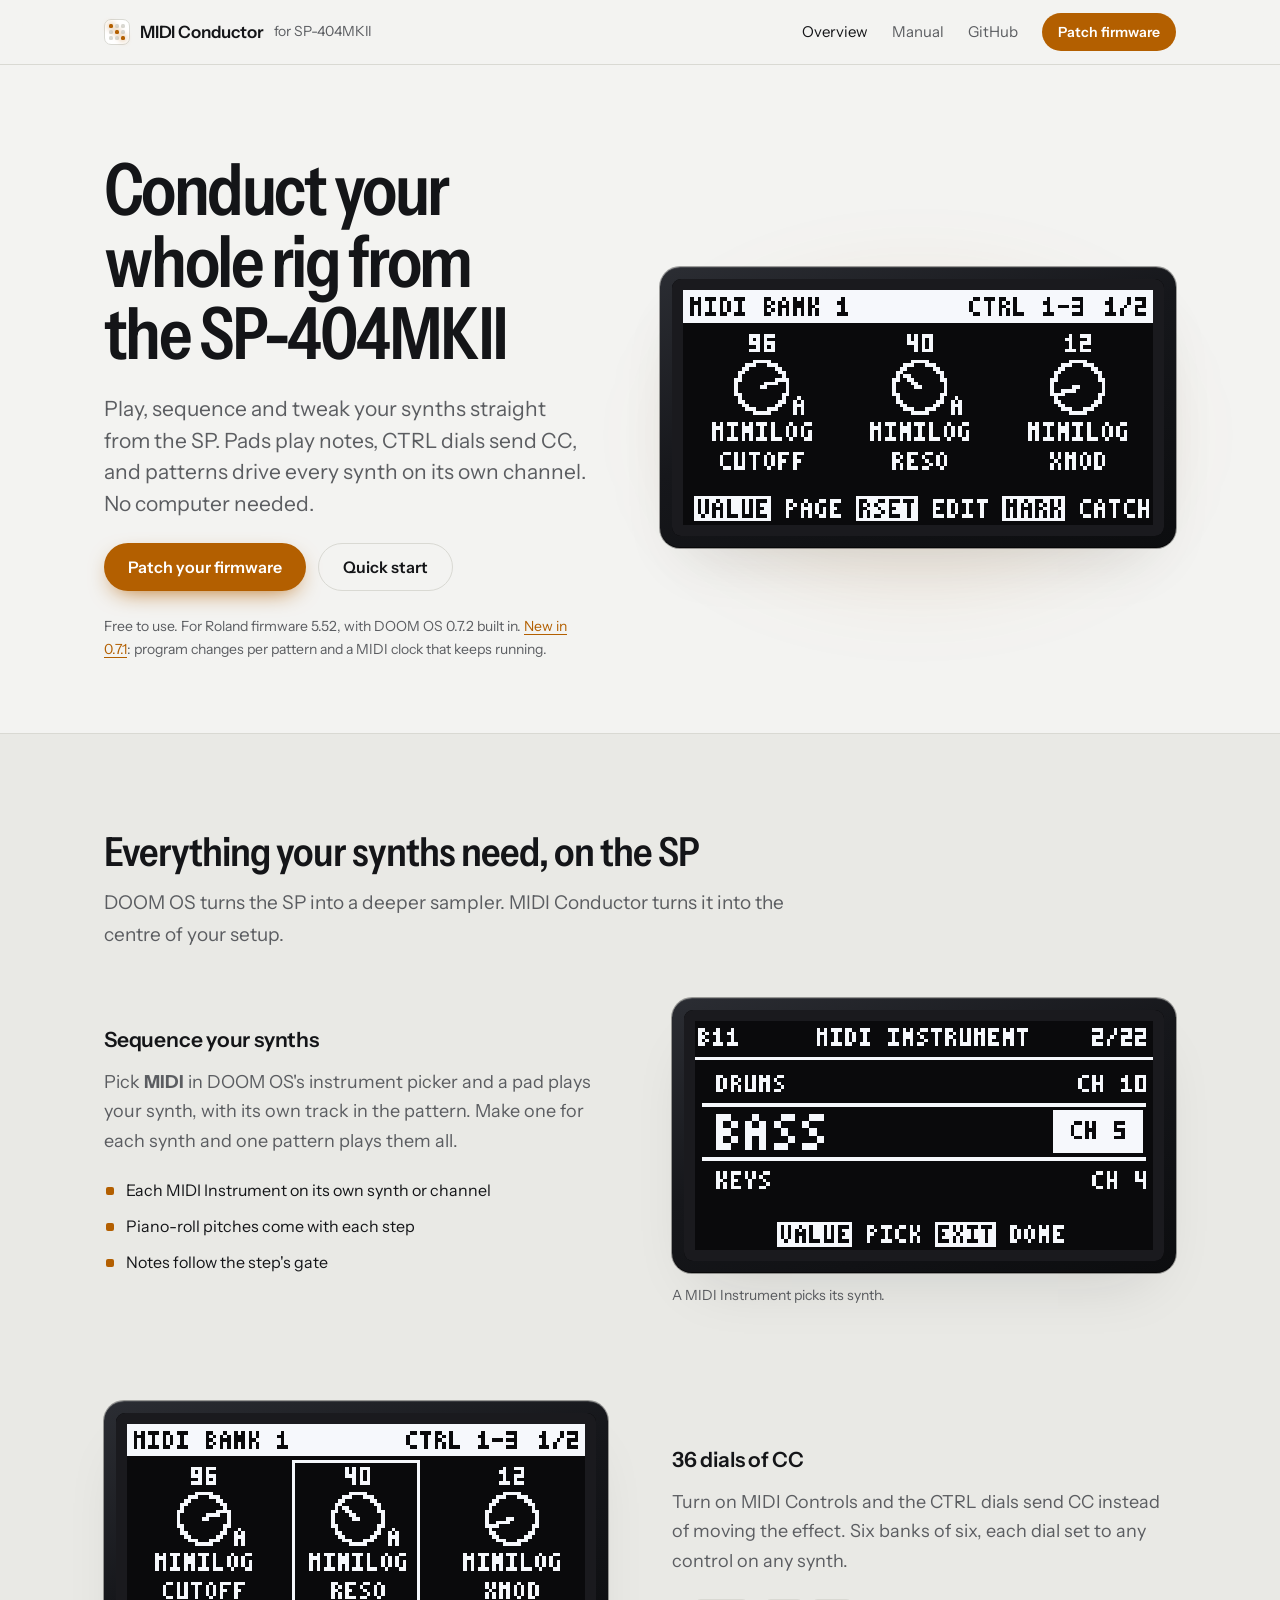
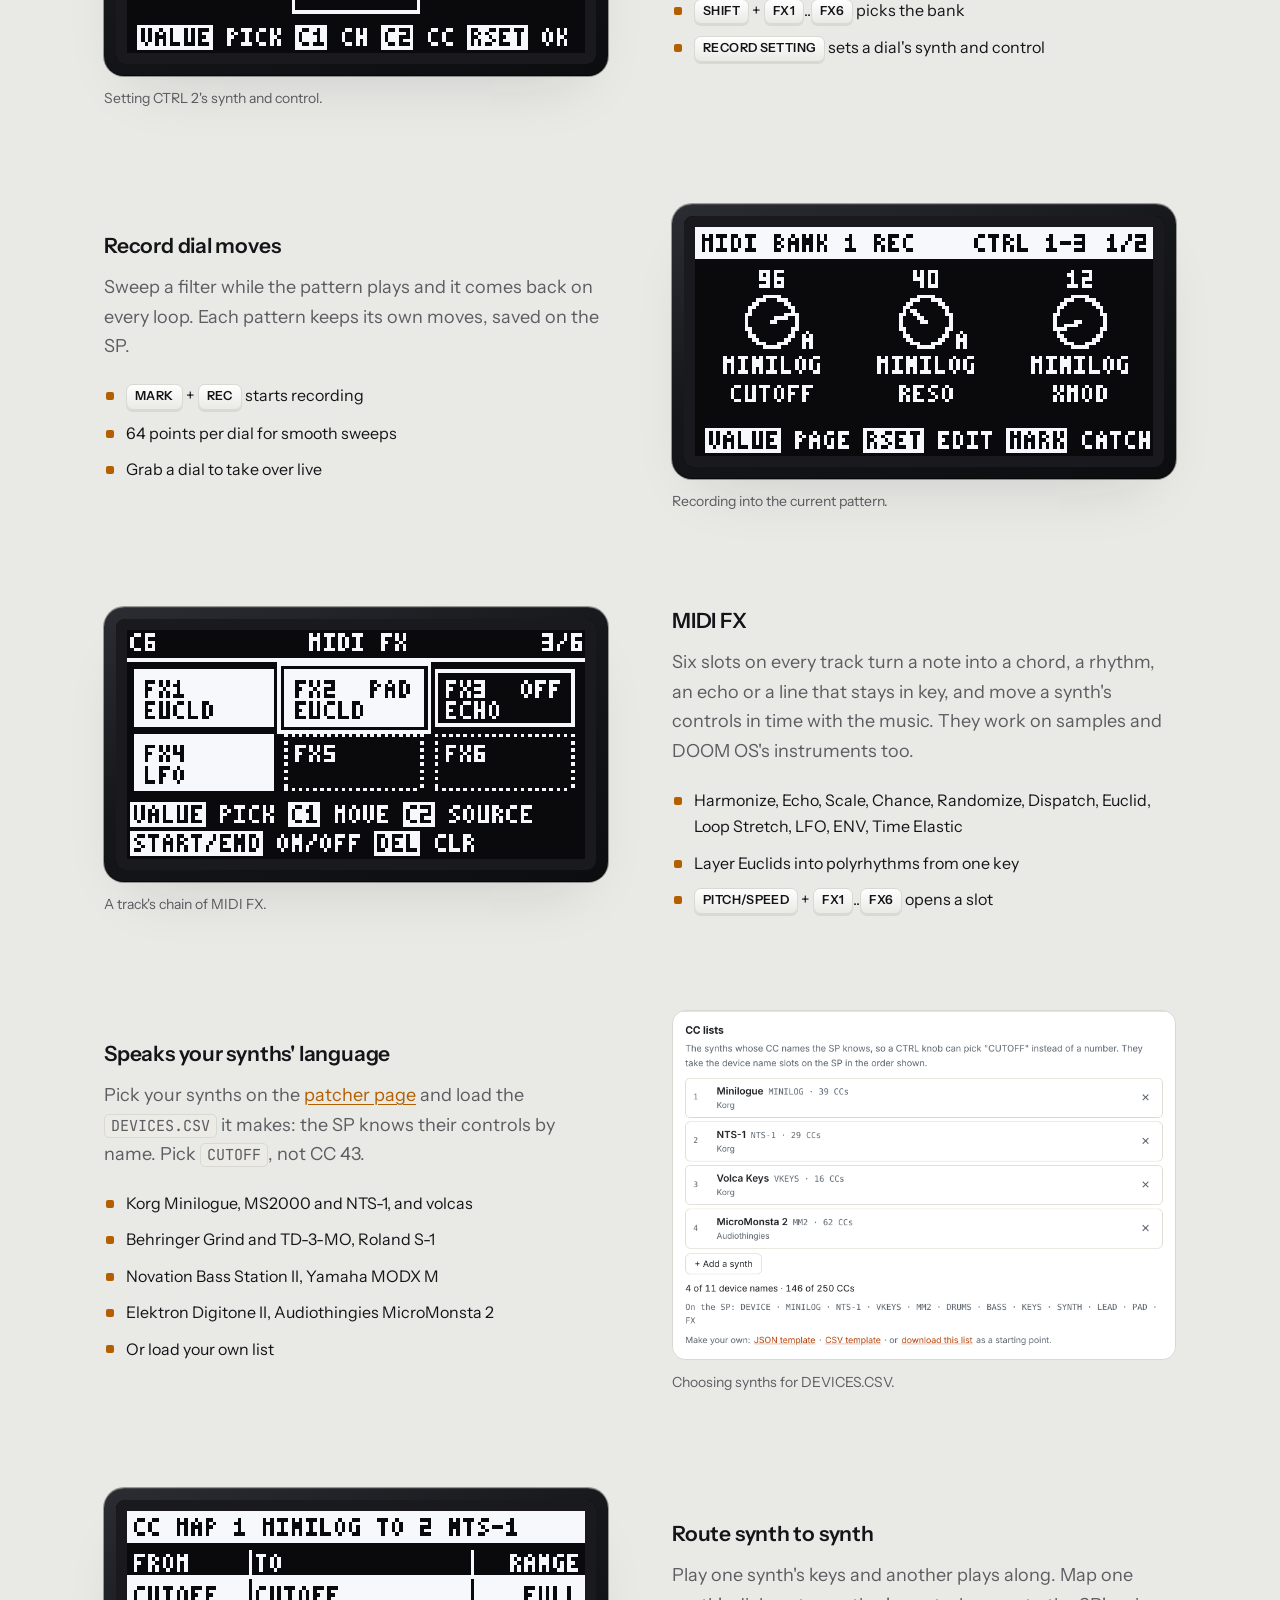
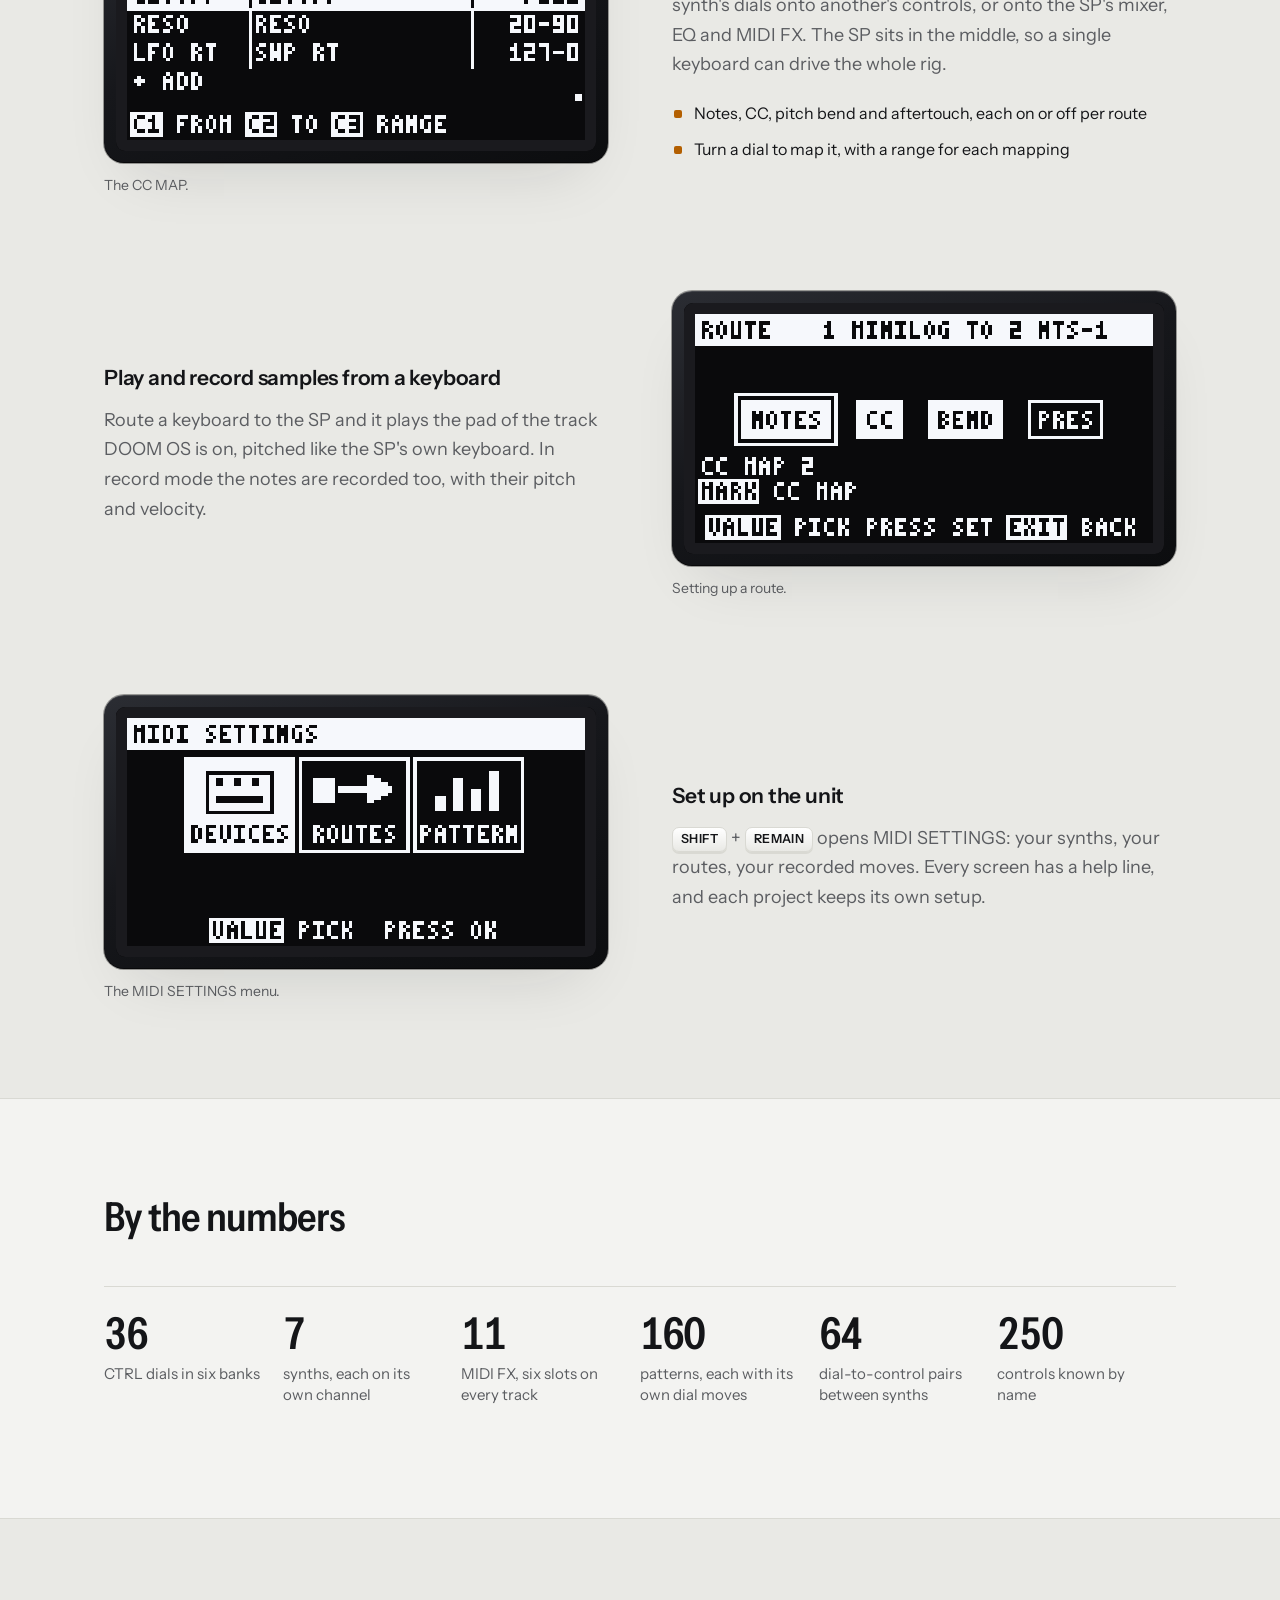
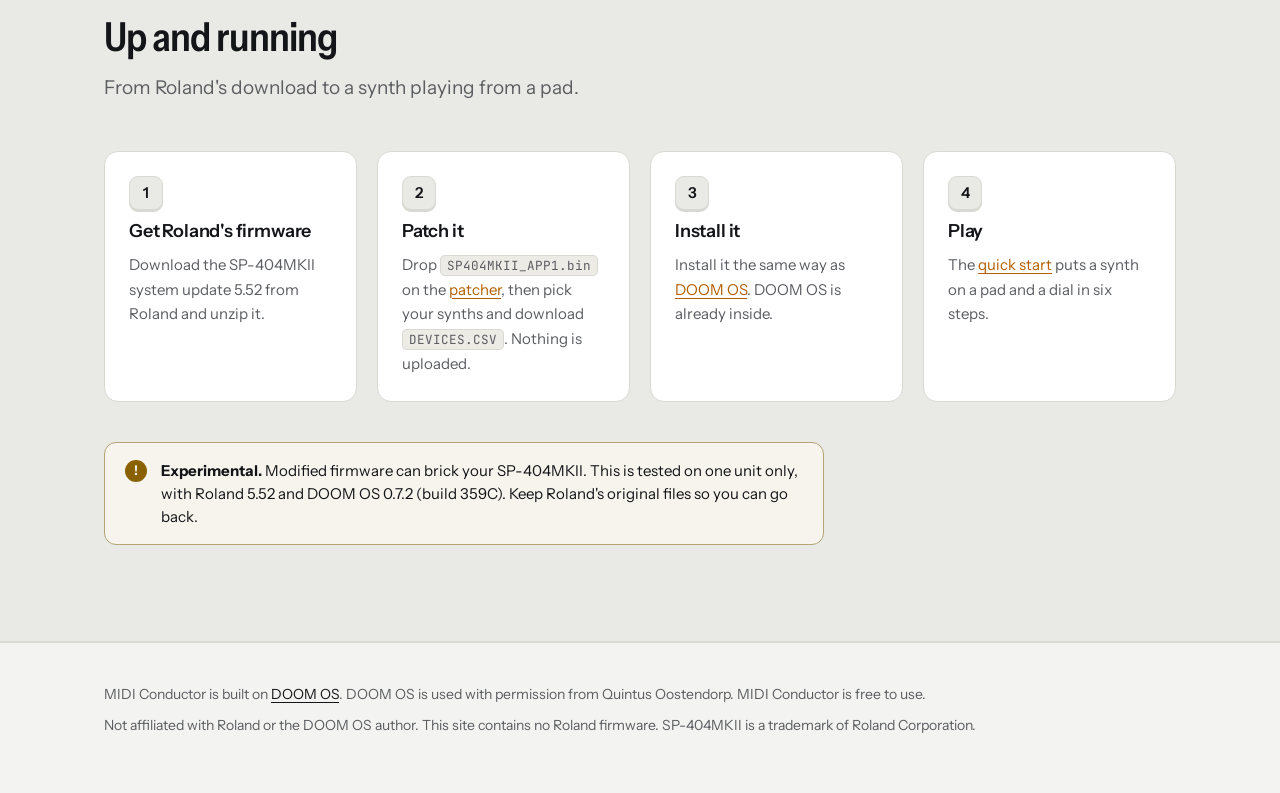
==== index.html @ 2b56a0a0 "MIDI Conductor 0.7.1: program changes per pattern, MIDI CLOCK setting with gear start/stop keys, rou" ====
<!doctype html>
<html lang="en"><head><meta charset="utf-8">
<meta name="viewport" content="width=device-width,initial-scale=1,viewport-fit=cover">
<title>MIDI Conductor</title>
<link rel="icon" href="favicon.svg" type="image/svg+xml"><link rel="icon" href="favicon-32.png" sizes="32x32" type="image/png"><link rel="apple-touch-icon" href="apple-touch-icon.png"><meta name="description" content="Play, sequence and tweak your synths from the SP-404MKII. An add-on for DOOM OS.">
<link rel="preconnect" href="https://fonts.googleapis.com"><link rel="preconnect" href="https://fonts.gstatic.com" crossorigin>
<link rel="stylesheet" href="https://fonts.googleapis.com/css2?family=Instrument+Sans:wdth,wght@75..100,400..700&family=JetBrains+Mono:wght@400;500&display=swap">
<link rel="stylesheet" href="site.css?v=a4b7d38d">
</head><body>
<header class="top"><div class="wrap">
<a class="brand" href="index.html"><span class="mark" aria-hidden="true"><i class="on"></i><i></i><i></i><i></i><i class="on"></i><i></i><i></i><i></i><i class="on"></i></span>MIDI Conductor <small>for SP-404MKII</small></a>
<nav class="links" aria-label="Site"><a href="index.html" aria-current="page">Overview</a><a href="manual.html">Manual</a><a href="https://github.com/danielmcc123/doom-os-midi-conductor">GitHub</a><a class="btn small" href="patcher.html">Patch firmware</a></nav>
</div></header>

<main>
<div class="wrap hero">
<div class="intro">
<h1>Conduct your whole rig from the SP-404MKII</h1>
<p class="lead">Play, sequence and tweak your synths straight from the SP. Pads play notes, CTRL dials send CC, and patterns drive every synth on its own channel. No computer needed.</p>
<div class="row"><a class="cta" href="patcher.html">Patch your firmware</a><a class="cta alt" href="manual.html#quick">Quick start</a></div>
<p class="fine">Free to use. For Roland firmware 5.52, with DOOM OS 0.7.2 built in. <a href="changelog.html">New in 0.7.1</a>: program changes per pattern and a MIDI clock that keeps running.</p>
</div>
<figure class="screen glow"><img src="images/midi-page-1.png" width="804" height="420" alt="The SP's MIDI page: CTRL 1 to 3 with their values, the synth each one plays and the control it moves, by name"></figure>
</div>

<section class="band"><div class="wrap">
<div class="head"><h2>Everything your synths need, on the SP</h2><p>DOOM OS turns the SP into a deeper sampler. MIDI Conductor turns it into the centre of your setup.</p></div>
<div class="tour">

<div class="feature">
<div class="text"><h3>Sequence your synths</h3>
<p>Pick <b>MIDI</b> in DOOM OS's instrument picker and a pad plays your synth, with its own track in the pattern. Make one for each synth and one pattern plays them all.</p>
<ul><li>Each MIDI Instrument on its own synth or channel</li><li>Piano-roll pitches come with each step</li><li>Notes follow the step's gate</li></ul></div>
<figure><div class="screen"><img src="images/inst-page.png" width="804" height="420" alt="The MIDI INSTRUMENT page: the pad's synth picked from the list of devices" loading="lazy"></div><figcaption>A MIDI Instrument picks its synth.</figcaption></figure>
</div>

<div class="feature flip">
<div class="text"><h3>36 dials of CC</h3>
<p>Turn on MIDI Controls and the CTRL dials send CC instead of moving the effect. Six banks of six, each dial set to any control on any synth.</p>
<ul><li><kbd>SHIFT</kbd> + <kbd>FX1</kbd>..<kbd>FX6</kbd> picks the bank</li><li><kbd>RECORD SETTING</kbd> sets a dial's synth and control</li></ul></div>
<figure><div class="screen"><img src="images/midi-edit.png" width="804" height="420" alt="Edit mode on the MIDI page with CTRL 2 selected" loading="lazy"></div><figcaption>Setting CTRL 2's synth and control.</figcaption></figure>
</div>

<div class="feature">
<div class="text"><h3>Record dial moves</h3>
<p>Sweep a filter while the pattern plays and it comes back on every loop. Each pattern keeps its own moves, saved on the SP.</p>
<ul><li><kbd>MARK</kbd> + <kbd>REC</kbd> starts recording</li><li>64 points per dial for smooth sweeps</li><li>Grab a dial to take over live</li></ul></div>
<figure><div class="screen"><img src="images/midi-rec.png" width="804" height="420" alt="The MIDI page with REC in the title bar" loading="lazy"></div><figcaption>Recording into the current pattern.</figcaption></figure>
</div>

<div class="feature flip">
<div class="text"><h3>MIDI FX</h3>
<p>Six slots on every track turn a note into a chord, a rhythm, an echo or a line that stays in key, and move a synth's controls in time with the music. They work on samples and DOOM OS's instruments too.</p>
<ul><li>Harmonize, Echo, Scale, Chance, Randomize, Dispatch, Euclid, Loop Stretch, LFO, ENV, Time Elastic</li><li>Layer Euclids into polyrhythms from one key</li><li><kbd>PITCH/SPEED</kbd> + <kbd>FX1</kbd>..<kbd>FX6</kbd> opens a slot</li></ul></div>
<figure><div class="screen"><img src="images/fx-chain-page.png" width="804" height="420" alt="The CHAIN page: two Euclids, an Echo switched off and an LFO in the six slots" loading="lazy"></div><figcaption>A track's chain of MIDI FX.</figcaption></figure>
</div>

<div class="feature">
<div class="text"><h3>Speaks your synths' language</h3>
<p>Pick your synths on the <a href="patcher.html#devices">patcher page</a> and load the <code>DEVICES.CSV</code> it makes: the SP knows their controls by name. Pick <code>CUTOFF</code>, not CC 43.</p>
<ul><li>Korg Minilogue, MS2000 and NTS-1, and volcas</li><li>Behringer Grind and TD-3-MO, Roland S-1</li><li>Novation Bass Station II, Yamaha MODX M</li><li>Elektron Digitone II, Audiothingies MicroMonsta 2</li><li>Or load your own list</li></ul></div>
<figure><img src="images/cc-picker.png" alt="The patcher's synth list with four synths added" loading="lazy" class="shotimg"><figcaption>Choosing synths for DEVICES.CSV.</figcaption></figure>
</div>

<div class="feature flip">
<div class="text"><h3>Route synth to synth</h3>
<p>Play one synth's keys and another plays along. Map one synth's dials onto another's controls, or onto the SP's mixer, EQ and MIDI FX. The SP sits in the middle, so a single keyboard can drive the whole rig.</p>
<ul><li>Notes, CC, pitch bend and aftertouch, each on or off per route</li><li>Turn a dial to map it, with a range for each mapping</li></ul></div>
<figure><div class="screen"><img src="images/ccmap-synth.png" alt="The CC MAP: a synth's dials mapped to another synth's controls, each with a range" width="804" height="420" loading="lazy"></div><figcaption>The CC MAP.</figcaption></figure>
</div>

<div class="feature">
<div class="text"><h3>Play and record samples from a keyboard</h3>
<p>Route a keyboard to the SP and it plays the pad of the track DOOM OS is on, pitched like the SP's own keyboard. In record mode the notes are recorded too, with their pitch and velocity.</p></div>
<figure><div class="screen"><img src="images/learn-route.png" width="804" height="420" alt="Route MINILOG to NTS-1 with CC and BEND on and two CC map pairs" loading="lazy"></div><figcaption>Setting up a route.</figcaption></figure>
</div>

<div class="feature flip">
<div class="text"><h3>Set up on the unit</h3>
<p><kbd>SHIFT</kbd> + <kbd>REMAIN</kbd> opens MIDI SETTINGS: your synths, your routes, your recorded moves. Every screen has a help line, and each project keeps its own setup.</p></div>
<figure><div class="screen"><img src="images/menu-07.png" width="804" height="420" alt="The MIDI SETTINGS menu: DEVICES, ROUTES and PATTERN" loading="lazy"></div><figcaption>The MIDI SETTINGS menu.</figcaption></figure>
</div>

</div></div></section>

<section><div class="wrap">
<div class="head"><h2>By the numbers</h2></div>
<dl class="specs">
<div><dt>36</dt><dd>CTRL dials in six banks</dd></div>
<div><dt>7</dt><dd>synths, each on its own channel</dd></div>
<div><dt>11</dt><dd>MIDI FX, six slots on every track</dd></div>
<div><dt>160</dt><dd>patterns, each with its own dial moves</dd></div>
<div><dt>64</dt><dd>dial-to-control pairs between synths</dd></div>
<div><dt>250</dt><dd>controls known by name</dd></div>
</dl>
</div></section>

<section class="band" id="install"><div class="wrap">
<div class="head"><h2>Up and running</h2><p>From Roland's download to a synth playing from a pad.</p></div>
<ol class="steps4">
<li><h3>Get Roland's firmware</h3><p>Download the SP-404MKII system update 5.52 from Roland and unzip it.</p></li>
<li><h3>Patch it</h3><p>Drop <code>SP404MKII_APP1.bin</code> on the <a href="patcher.html">patcher</a>, then pick your synths and download <code>DEVICES.CSV</code>. Nothing is uploaded.</p></li>
<li><h3>Install it</h3><p>Install it the same way as <a href="https://klangfeldlabs.com/doom-os/manual/">DOOM OS</a>. DOOM OS is already inside.</p></li>
<li><h3>Play</h3><p>The <a href="manual.html#quick">quick start</a> puts a synth on a pad and a dial in six steps.</p></li>
</ol>
<div class="warn spaced"><p><b>Experimental.</b> Modified firmware can brick your SP-404MKII. This is tested on one unit only, with Roland 5.52 and DOOM OS 0.7.2 (build 359C). Keep Roland's original files so you can go back.</p></div>
</div></section>
</main>
<footer><div class="wrap">
<p>MIDI Conductor is built on <a href="https://klangfeldlabs.com/doom-os/">DOOM OS</a>. DOOM OS is used with permission from Quintus Oostendorp. MIDI Conductor is free to use.</p>
<p>Not affiliated with Roland or the DOOM OS author. This site contains no Roland firmware. SP-404MKII is a trademark of Roland Corporation.</p>
</div></footer>
</body></html>
---- site.css ----
/* MIDI Conductor site. Layout: one centred 1120px frame; overview is a product tour (hero shot, alternating
   screen/text rows, spec sheet, four-step start); manual is a sticky contents rail beside a 720px reading column.
   Look: studio hardware. Graphite panels, the SP's OLED screens shown in a machined bezel, keys drawn as rubber
   pads, one warm accent taken from the SP's lit pads. */
:root{
  --bg:#0f1012;--bg2:#141519;--panel:#1a1b20;--line:#2a2c33;--fg:#f1f0ec;--dim:#a2a39f;
  --acc:#ffa62b;--acc2:#ffc066;--on-acc:#1a1206;--ok:#6fd49a;--warn:#f2c14e;--bad:#ff7a66;--code:#0b0c0e;
  --glow:rgba(255,166,43,.16);--shade:rgba(0,0,0,.45);
  --sans:"Instrument Sans",ui-sans-serif,system-ui,-apple-system,"Segoe UI",sans-serif;
  --mono:"JetBrains Mono",ui-monospace,SFMono-Regular,Menlo,Consolas,monospace;
  --frame:1120px;--read:720px;--r:14px;
  color-scheme:dark;
}
@media (prefers-color-scheme: light){:root:not([data-theme="dark"]){
  --bg:#f3f3f1;--bg2:#e9e9e5;--panel:#fff;--line:#d9d9d3;--fg:#141518;--dim:#5b5d61;
  --acc:#b35f00;--acc2:#8f4c00;--on-acc:#fff;--ok:#1f7a45;--warn:#8a6100;--bad:#b3261e;--code:#ecebe6;
  --glow:rgba(179,95,0,.12);--shade:rgba(20,21,24,.14);color-scheme:light}}
:root[data-theme="light"]{
  --bg:#f3f3f1;--bg2:#e9e9e5;--panel:#fff;--line:#d9d9d3;--fg:#141518;--dim:#5b5d61;
  --acc:#b35f00;--acc2:#8f4c00;--on-acc:#fff;--ok:#1f7a45;--warn:#8a6100;--bad:#b3261e;--code:#ecebe6;
  --glow:rgba(179,95,0,.12);--shade:rgba(20,21,24,.14);color-scheme:light}

*{box-sizing:border-box}
html{scroll-behavior:smooth;scroll-padding-top:84px}
@media (prefers-reduced-motion:reduce){html{scroll-behavior:auto}*{transition:none!important;animation:none!important}}
body{margin:0;background:var(--bg);color:var(--fg);font:400 17px/1.65 var(--sans);font-variation-settings:"wdth" 100;
  -webkit-font-smoothing:antialiased;text-rendering:optimizeLegibility}
a{color:var(--acc);text-decoration-thickness:1px;text-underline-offset:3px}
a:hover{color:var(--acc2)}
:focus-visible{outline:2px solid var(--acc);outline-offset:3px;border-radius:4px}
img{max-width:100%}
.wrap{max-width:var(--frame);margin:0 auto;padding-inline:24px}
@media(max-width:560px){.wrap{padding-inline:16px}}

/* type scale: 13 / 15 / 17 / 21 / 28 / 40 / 64 */
h1,h2,h3{font-weight:600;text-wrap:balance;margin:0}
h1{font-size:clamp(40px,6.4vw,72px);line-height:1;letter-spacing:-.035em;font-variation-settings:"wdth" 82}
h2{font-size:clamp(28px,3.4vw,40px);line-height:1.08;letter-spacing:-.025em;font-variation-settings:"wdth" 86}
h3{font-size:21px;line-height:1.25;letter-spacing:-.01em}
p{margin:0}
.lead{font-size:21px;line-height:1.5;color:var(--dim);max-width:34em}
code{font-family:var(--mono);font-size:.84em;background:var(--code);border:1px solid var(--line);padding:1px 6px;border-radius:5px}
pre{font-family:var(--mono);font-size:14px;background:var(--code);border:1px solid var(--line);border-radius:10px;padding:14px 16px;overflow-x:auto}

/* keys drawn as the SP's rubber pads */
kbd{display:inline-block;font:600 12.5px/1 var(--sans);letter-spacing:.03em;color:var(--fg);white-space:nowrap;
  padding:5px 8px 6px;border-radius:7px;border:1px solid var(--line);vertical-align:1px;
  background:linear-gradient(180deg,var(--panel),var(--bg2));box-shadow:0 2px 0 var(--line),inset 0 1px 0 rgba(255,255,255,.07)}

/* navigation */
.top{position:sticky;top:env(safe-area-inset-top,0px);z-index:10;border-bottom:1px solid var(--line);
  background:color-mix(in srgb,var(--bg) 82%,transparent);backdrop-filter:saturate(1.4) blur(14px);-webkit-backdrop-filter:saturate(1.4) blur(14px)}
.top .wrap{display:flex;align-items:center;gap:28px;min-height:64px;flex-wrap:wrap}
.brand{display:flex;align-items:center;gap:10px;color:var(--fg);text-decoration:none;font-weight:600;letter-spacing:-.01em;margin-right:auto}
.brand:hover{color:var(--fg)}
.brand .mark{width:26px;height:26px;border-radius:7px;display:grid;grid-template-columns:repeat(3,1fr);gap:2px;padding:4px;
  background:var(--panel);border:1px solid var(--line)}
.brand .mark i{border-radius:1.5px;background:var(--line)}
.brand .mark i.on{background:var(--acc);box-shadow:0 0 6px var(--acc)}
.brand small{font-weight:400;color:var(--dim);font-size:14px}
.top .links{display:flex;gap:24px;align-items:center;font-size:15px}
.top .links a{color:var(--dim);text-decoration:none}
.top .links a:hover,.top .links a[aria-current]{color:var(--fg)}
@media(max-width:640px){.brand small{display:none}
  .top .wrap{gap:12px 16px;padding-block:12px}
  .top .links{width:100%;justify-content:space-between;gap:12px;font-size:15px}
  .top .links a.btn{height:36px;padding:0 16px}}

/* buttons */
.btn,.cta{display:inline-flex;align-items:center;justify-content:center;gap:10px;height:48px;padding:0 24px;border-radius:999px;border:0;
  font:600 16px var(--sans);text-decoration:none;cursor:pointer;background:var(--acc);color:var(--on-acc);
  box-shadow:0 8px 24px -10px var(--acc);transition:transform .15s ease,background .15s ease}
.btn:hover,.cta:hover{background:var(--acc2);color:var(--on-acc);transform:translateY(-1px)}
.btn.ghost,.cta.alt{background:transparent;color:var(--fg);border:1px solid var(--line);box-shadow:none}
.btn.ghost:hover,.cta.alt:hover{border-color:var(--dim);color:var(--fg);background:transparent}
.btn:disabled{background:var(--line);color:var(--dim);box-shadow:none;cursor:not-allowed;transform:none}
.btn.small{height:38px;padding:0 16px;font-size:14px;box-shadow:none}
.row{display:flex;flex-wrap:wrap;gap:12px;align-items:center}

/* the SP's screen in a machined bezel; dark in both themes because it is the device */
.screen{margin:0;position:relative;padding:12px;border-radius:20px;
  background:linear-gradient(160deg,#2b2d33 0%,#16171b 45%,#0c0d0f 100%);
  box-shadow:inset 0 1px 0 rgba(255,255,255,.12),inset 0 -1px 0 rgba(0,0,0,.6),0 30px 60px -28px var(--shade),0 0 0 1px rgba(0,0,0,.35)}
.screen img{display:block;width:100%;height:auto;border-radius:9px;image-rendering:pixelated;box-shadow:inset 0 0 0 1px #000}
.screen.glow::before{content:"";position:absolute;inset:12% 6% -8%;z-index:-1;border-radius:50%;background:var(--glow);filter:blur(48px)}
.screen.photo img{image-rendering:auto}
figcaption{font-size:14px;color:var(--dim);margin-top:12px;line-height:1.45}
figure{margin:0}

/* sections */
section{padding-block:96px}
section.band{background:var(--bg2);border-block:1px solid var(--line)}
.head{max-width:var(--read);display:grid;gap:14px;margin-bottom:48px}
.head p{color:var(--dim);font-size:19px}
@media(max-width:640px){section{padding-block:64px}.head{margin-bottom:32px}}

/* overview hero */
.hero{padding-block:88px 72px;display:grid;grid-template-columns:minmax(0,1fr) minmax(0,1.05fr);gap:64px;align-items:center}
.hero .intro{display:grid;gap:24px;min-width:0}
.hero .fine{font-size:14px;color:var(--dim)}
@media(max-width:900px){.hero{grid-template-columns:minmax(0,1fr);gap:48px;padding-block:56px 48px}}

/* product tour rows */
.tour{display:grid;gap:96px}
.feature{display:grid;grid-template-columns:minmax(0,1fr) minmax(0,1fr);gap:64px;align-items:center}
.feature.flip .text{order:2}
.feature .text{display:grid;gap:14px;min-width:0;max-width:30em}
.feature .text p{color:var(--dim);font-size:18px}
.feature .text ul{margin:6px 0 0;padding:0;list-style:none;display:grid;gap:10px}
.feature .text li{padding-left:22px;position:relative;font-size:16px}
.feature .text li::before{content:"";position:absolute;left:2px;top:.62em;width:8px;height:8px;border-radius:2px;background:var(--acc)}
@media(max-width:860px){.tour{gap:72px}.feature{grid-template-columns:minmax(0,1fr);gap:28px}.feature.flip .text{order:0}}


/* spec sheet */
.specs{display:grid;grid-template-columns:repeat(6,minmax(0,1fr));border-top:1px solid var(--line)}
.specs div{padding:24px 20px 0 0}
.specs dt{font-size:44px;font-weight:600;letter-spacing:-.03em;line-height:1;font-variation-settings:"wdth" 82;font-variant-numeric:tabular-nums}
.specs dd{margin:8px 0 0;color:var(--dim);font-size:15px;line-height:1.4}
@media(max-width:860px){.specs{grid-template-columns:repeat(3,minmax(0,1fr));row-gap:28px}}
@media(max-width:480px){.specs{grid-template-columns:repeat(2,minmax(0,1fr))}}

/* steps: a real sequence */
.steps4{list-style:none;margin:0;padding:0;display:grid;grid-template-columns:repeat(4,minmax(0,1fr));gap:20px;counter-reset:s}
.steps4 li{counter-increment:s;background:var(--panel);border:1px solid var(--line);border-radius:var(--r);padding:24px;display:grid;gap:10px;align-content:start}
.steps4 li::before{content:counter(s);width:32px;height:32px;border-radius:9px;display:grid;place-items:center;font-weight:600;font-size:15px;
  background:var(--bg2);border:1px solid var(--line);box-shadow:0 2px 0 var(--line)}
.steps4 h3{font-size:18px}
.steps4 p{color:var(--dim);font-size:15px}
@media(max-width:900px){.steps4{grid-template-columns:repeat(2,minmax(0,1fr))}}
@media(max-width:520px){.steps4{grid-template-columns:minmax(0,1fr)}}

/* notices */
.warn{display:flex;gap:14px;align-items:flex-start;border:1px solid color-mix(in srgb,var(--warn) 45%,var(--line));
  background:color-mix(in srgb,var(--warn) 7%,var(--panel));padding:16px 20px;border-radius:12px;font-size:15px;line-height:1.55;max-width:var(--read)}
.warn::before{content:"!";flex:none;width:22px;height:22px;border-radius:50%;display:grid;place-items:center;font-weight:700;font-size:13px;
  color:var(--bg);background:var(--warn);margin-top:1px}
.warn b{color:var(--fg)}

/* footer */
footer{border-top:1px solid var(--line);padding-block:40px 56px;color:var(--dim);font-size:14px;margin-top:0}
footer .wrap{display:grid;gap:8px}
footer a{color:var(--fg)}

/* manual: contents rail + reading column */
.doc{display:grid;grid-template-columns:220px minmax(0,var(--read));gap:72px;padding-block:64px 96px}
.doc .rail{position:sticky;top:96px;align-self:start;font-size:14px}
.doc .rail p{color:var(--dim);margin-bottom:10px;font-weight:600}
.doc .rail ol{list-style:none;margin:0;padding:0;display:grid;gap:2px;border-left:1px solid var(--line)}
.doc .rail a{display:block;padding:5px 0 5px 14px;margin-left:-1px;border-left:2px solid transparent;color:var(--dim);text-decoration:none}
.doc .rail a:hover{color:var(--fg);border-left-color:var(--acc)}
.doc main{min-width:0}
.doc main>h1{margin-bottom:18px}
.doc main>.lead{margin-bottom:28px}
.doc main h2{margin:80px 0 18px;padding-top:28px;border-top:1px solid var(--line)}
.doc main h3{margin:40px 0 12px}
.doc main p,.doc main ul,.doc main ol{margin:0 0 16px}
.doc main ul{padding-left:20px}
.doc main li{margin:8px 0}
.doc main li::marker{color:var(--acc)}
@media(max-width:960px){.doc{grid-template-columns:minmax(0,1fr);gap:32px;padding-block:40px 72px}
  .doc .rail{position:static}.doc .rail ol{display:flex;flex-wrap:wrap;border:0;gap:8px}
  .doc .rail a{border:1px solid var(--line);border-radius:999px;padding:4px 12px;margin:0}}

/* quick start in the manual */
ol.steps{list-style:none;padding:0;margin:20px 0 0;counter-reset:s;display:grid;gap:14px}
ol.steps li{counter-increment:s;position:relative;padding:18px 20px 18px 64px;margin:0;background:var(--panel);border:1px solid var(--line);border-radius:var(--r)}
ol.steps li::before{content:counter(s);position:absolute;left:18px;top:16px;width:30px;height:30px;border-radius:8px;display:grid;place-items:center;
  font-weight:600;font-size:14px;background:var(--bg2);border:1px solid var(--line);box-shadow:0 2px 0 var(--line)}

/* screen galleries */
.shots{display:grid;grid-template-columns:repeat(auto-fill,minmax(280px,1fr));gap:28px 24px;margin:28px 0 8px}
.shots.wide{grid-template-columns:minmax(0,1fr)}
.shots figure img{display:block;width:100%;height:auto;border-radius:9px;image-rendering:pixelated}
.shots figure>img{border:1px solid var(--line)}
.shots.wide img{image-rendering:auto}

/* tables */
.tbl{overflow-x:auto;margin:20px 0;border:1px solid var(--line);border-radius:var(--r);background:var(--panel)}
table{border-collapse:collapse;width:100%;font-size:15px}
th,td{text-align:left;padding:12px 16px;border-bottom:1px solid var(--line);vertical-align:top}
tr:last-child td{border-bottom:0}
th{color:var(--dim);font-weight:600;font-size:13px;background:var(--bg2)}
td:first-child{white-space:nowrap}

/* patcher */
.release{display:grid;grid-template-columns:repeat(4,minmax(0,1fr));border:1px solid var(--line);border-radius:var(--r);background:var(--panel);margin:32px 0}
.release div{padding:18px 20px;border-left:1px solid var(--line);display:grid;gap:4px}
.release div:first-child{border-left:0}
.release h3{font-size:13px;font-weight:600;color:var(--dim);letter-spacing:0}
.release p{font-size:16px}
@media(max-width:760px){.release{grid-template-columns:repeat(2,minmax(0,1fr))}.release div:nth-child(3){border-left:0}
  .release div:nth-child(n+3){border-top:1px solid var(--line)}}
.tool{max-width:820px}
.panel{margin:24px 0;background:var(--panel);border:1px solid var(--line);border-radius:20px;overflow:hidden;box-shadow:0 30px 60px -36px var(--shade)}
.drop{margin:16px;min-height:190px;padding:28px;cursor:pointer;text-align:center;display:flex;flex-direction:column;align-items:center;justify-content:center;gap:8px;
  border:1.5px dashed var(--line);border-radius:14px;background:var(--bg2);transition:border-color .15s ease,background .15s ease}
.drop:hover,.drop.over{border-color:var(--acc);background:color-mix(in srgb,var(--acc) 7%,var(--bg2))}
.drop.bad{border-color:var(--bad)}
.drop .big{margin:0;font-size:19px;font-weight:600;overflow-wrap:anywhere}
.drop .big.file{font-family:var(--mono);font-size:14px;font-weight:400}
.drop .small{margin:0;font-size:14px;color:var(--dim)}
.status{margin:0 16px;padding:14px 0;border-top:1px solid var(--line);font-family:var(--mono);font-size:13px;line-height:1.7;min-height:50px;color:var(--dim)}
.status.ok{color:var(--ok)}.status.bad{color:var(--bad)}
.actions{padding:16px;display:flex;flex-wrap:wrap;align-items:center;gap:12px}
.state{margin-left:auto;font-size:13px;color:var(--dim)}
a.btn,a.btn:hover{color:var(--on-acc)}
.hashes{margin:0;padding:4px 16px 16px;border-top:1px solid var(--line)}
.hashes>div{margin:12px 0 0}
.hashes dt{font-size:13px;font-weight:600;color:var(--ok)}
.hashes dd{margin:6px 0 0;display:flex;flex-wrap:wrap;gap:8px;align-items:center}
.hashes code{font-size:12px;padding:6px 9px;overflow-wrap:anywhere}
.copy{height:30px;padding:0 12px;border:1px solid var(--line);border-radius:999px;background:none;color:var(--fg);font:inherit;font-size:12px;cursor:pointer}
.copy:hover{border-color:var(--acc)}
.hashes .note{margin:14px 0 0;font-size:12px;color:var(--dim)}
.tool h2{margin:56px 0 14px}
.tool>p{color:var(--dim);margin-bottom:12px}
[hidden]{display:none!important}
.shotimg{display:block;width:100%;height:auto;border-radius:14px;border:1px solid var(--line)}
.warn.spaced{margin-top:40px}
.warn p{margin:0}
.doc main .warn{margin-bottom:8px}
main.tool{padding-block:72px 96px}
main.tool .lead{margin-top:20px}
.top .links a.btn{color:var(--on-acc)}
.top .links a.btn:hover{color:var(--on-acc)}

/* rig diagram */
figure.diagram{margin:28px 0 8px;padding:24px;background:var(--panel);border:1px solid var(--line);border-radius:20px}
figure.diagram svg{display:block;width:100%;max-width:600px;height:auto;margin:0 auto}
.rig .rg-box{fill:var(--bg2);stroke:var(--line);stroke-width:1.5}
.rig .rg-box.acc{stroke:var(--acc)}
.rig .rg-box.sp{fill:var(--bg);stroke:var(--fg);stroke-width:2}
.rig .rg-t{fill:var(--fg);font:600 15px var(--sans);text-anchor:middle}
.rig .rg-s{fill:var(--dim);font:400 12px var(--sans);text-anchor:middle}
.rig .rg-l{fill:var(--dim);font:400 12px var(--sans)}
.rig .rg-w{fill:none;stroke:var(--acc);stroke-width:1.75}
.rig .rg-head{fill:var(--acc)}
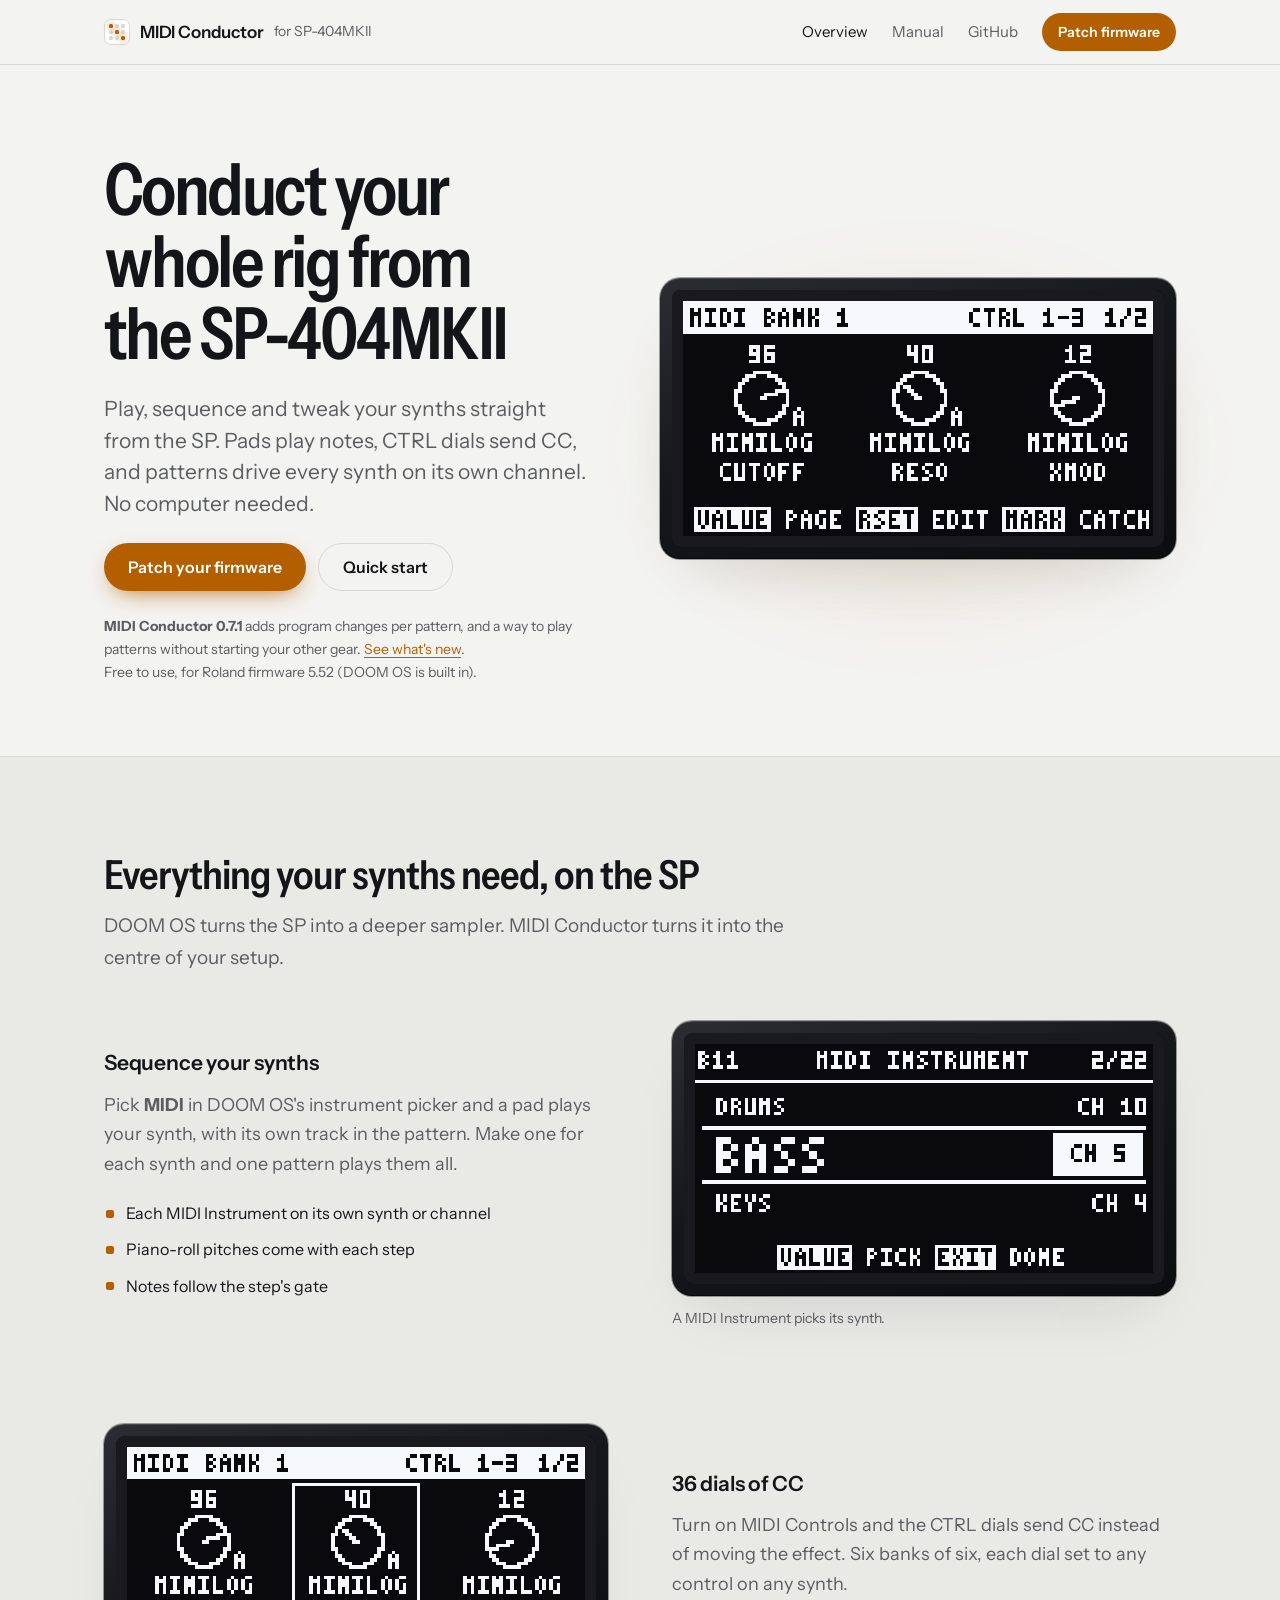
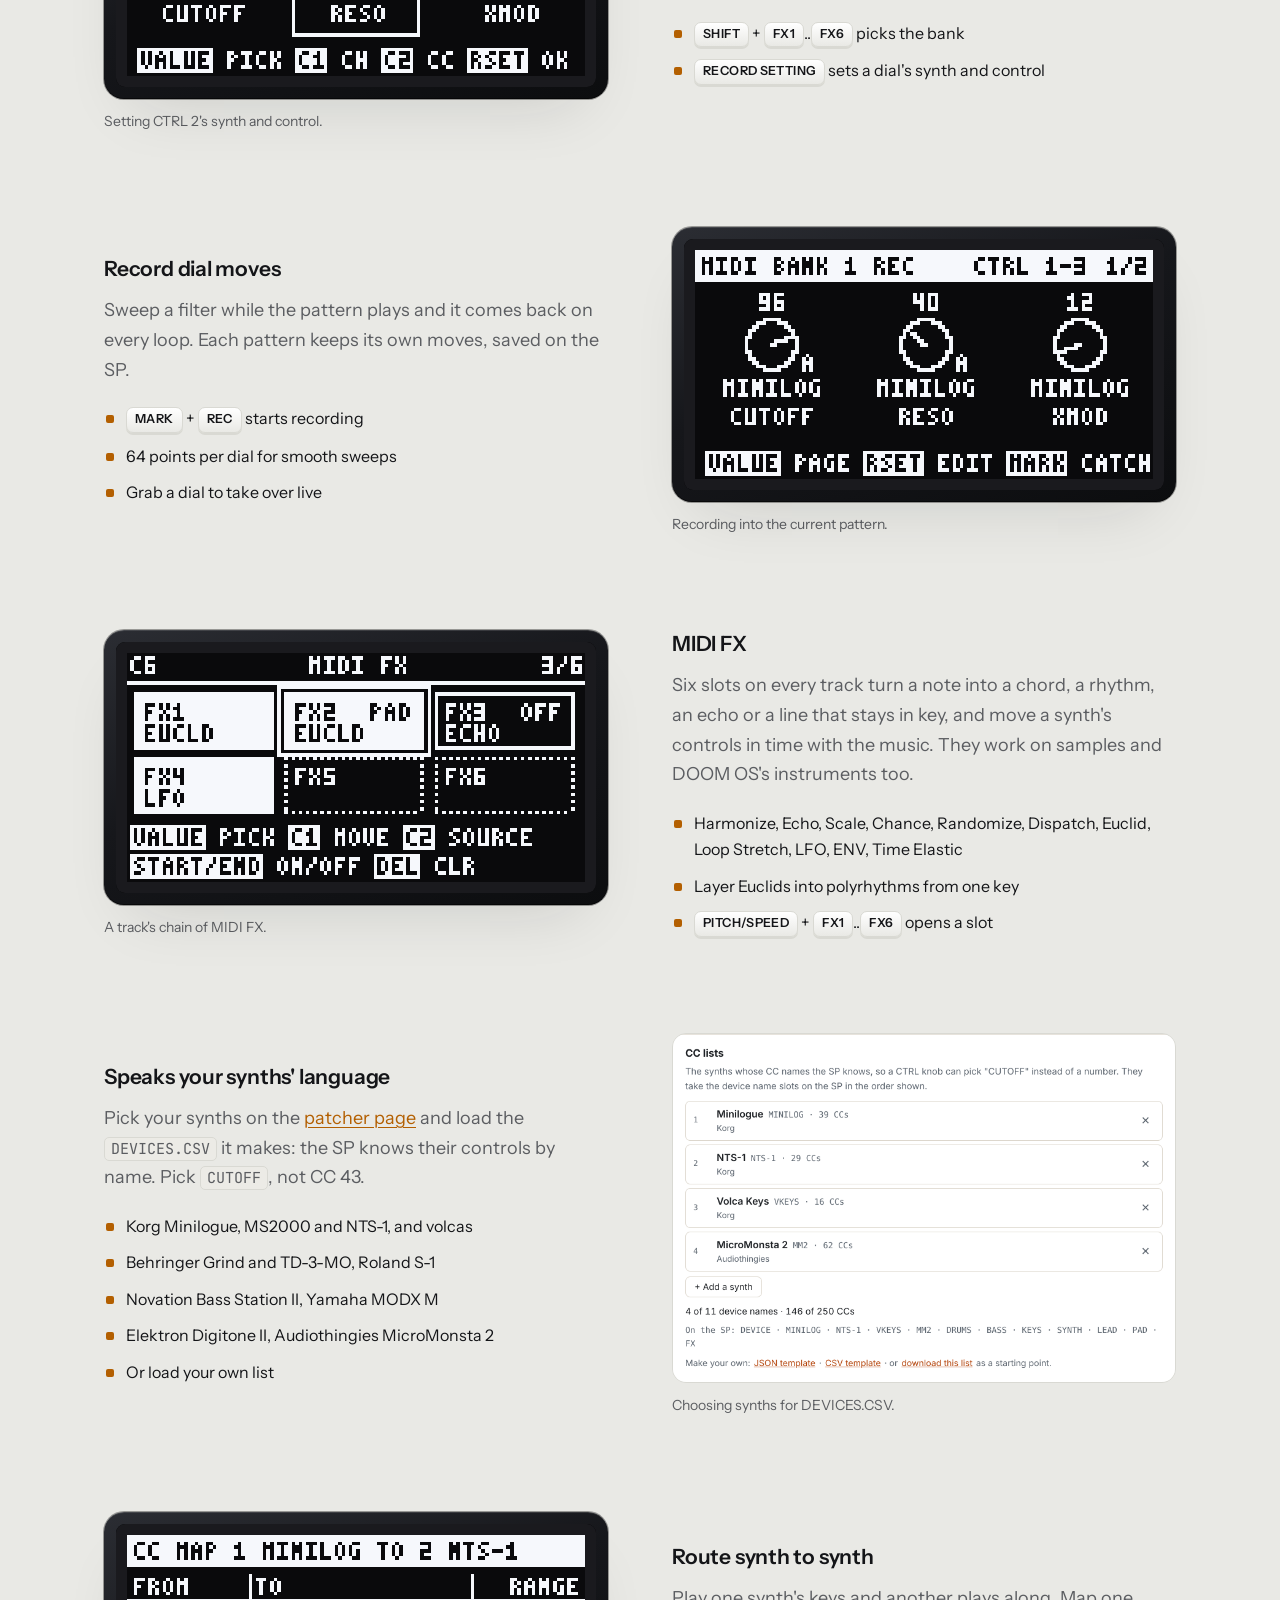
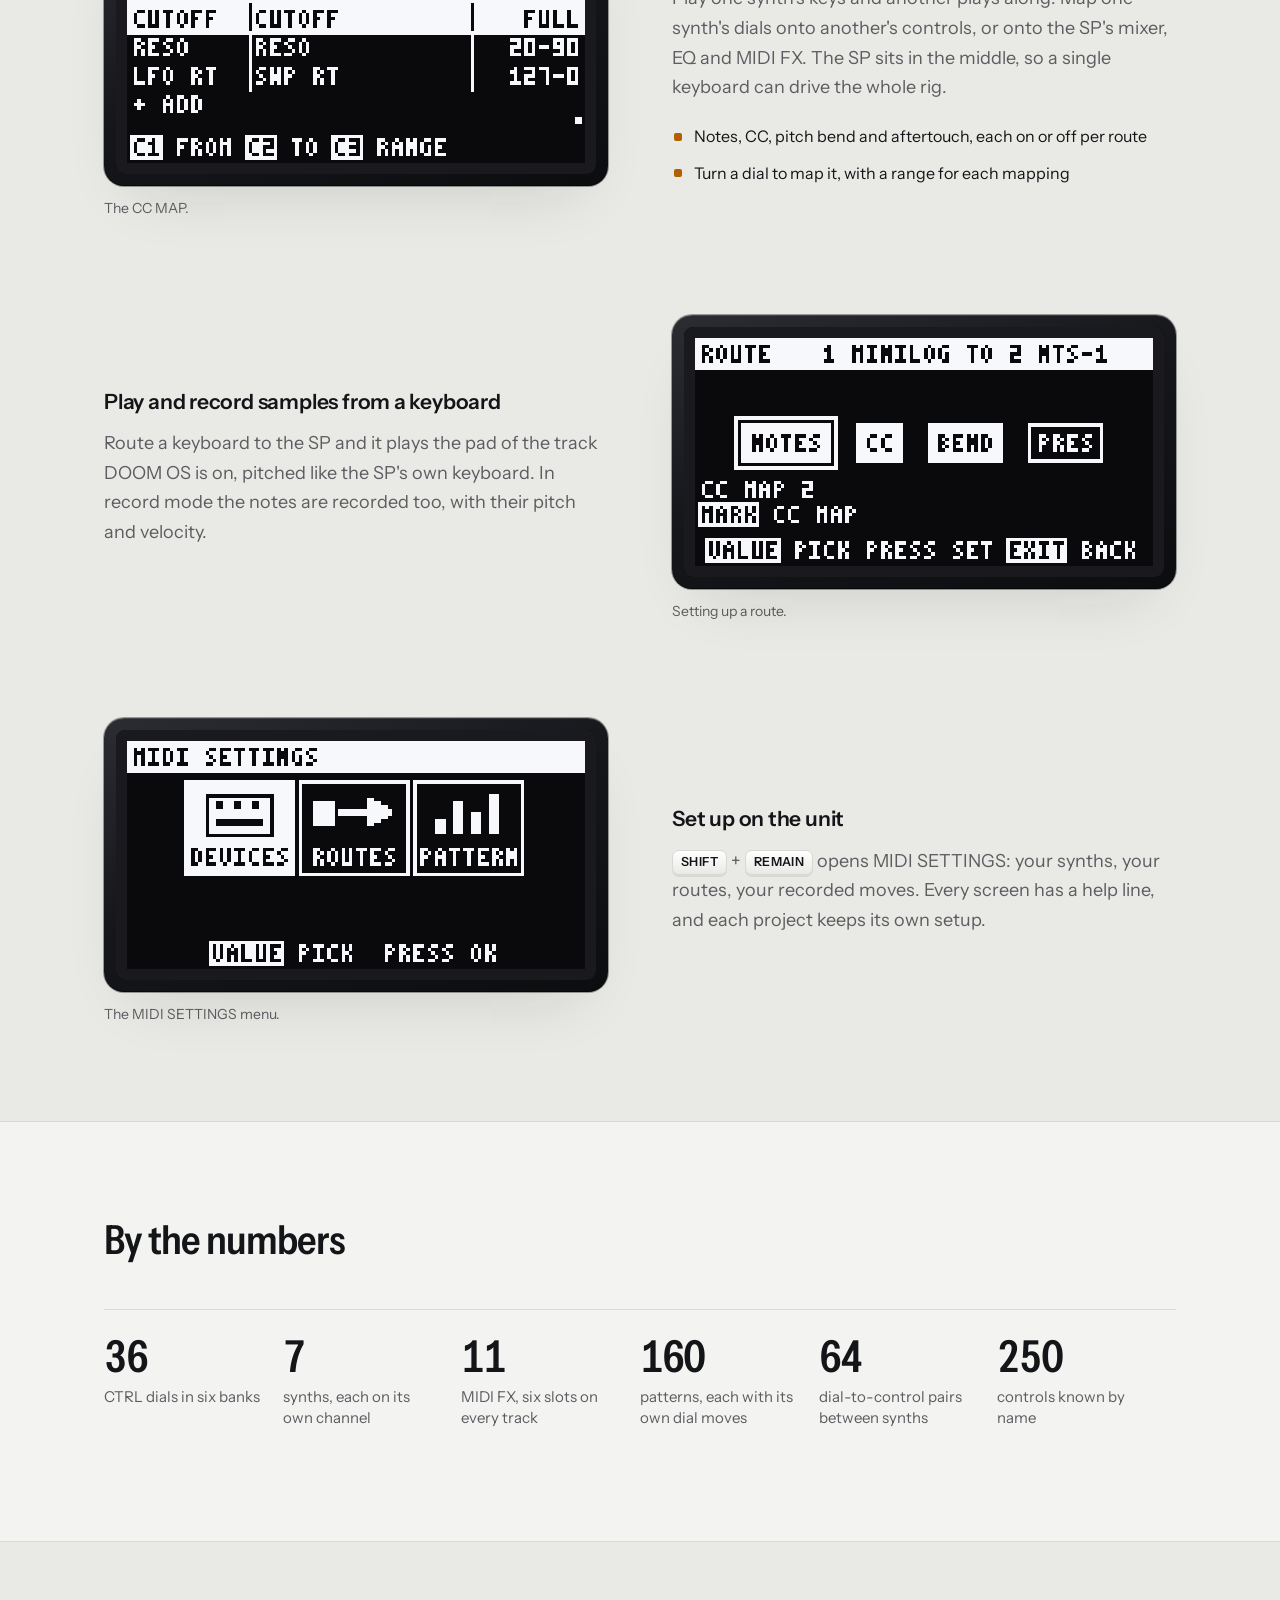
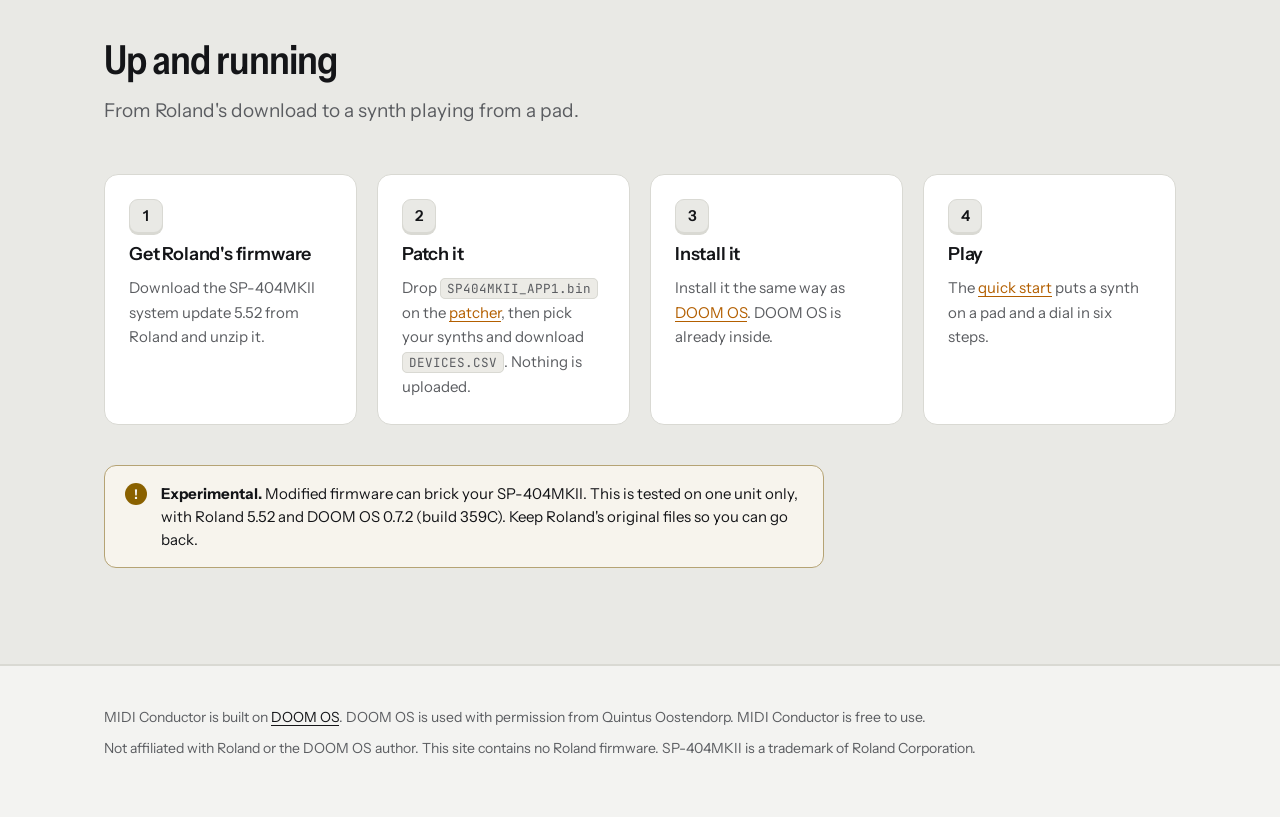
==== commit f879db8f: "Front page: clearer 0.7.1 line" ====
--- a/index.html
+++ b/index.html
@@ -18,7 +18,7 @@
 <h1>Conduct your whole rig from the SP-404MKII</h1>
 <p class="lead">Play, sequence and tweak your synths straight from the SP. Pads play notes, CTRL dials send CC, and patterns drive every synth on its own channel. No computer needed.</p>
 <div class="row"><a class="cta" href="patcher.html">Patch your firmware</a><a class="cta alt" href="manual.html#quick">Quick start</a></div>
-<p class="fine">Free to use. For Roland firmware 5.52, with DOOM OS 0.7.2 built in. <a href="changelog.html">New in 0.7.1</a>: program changes per pattern and a MIDI clock that keeps running.</p>
+<p class="fine"><b>MIDI Conductor 0.7.1</b> adds program changes per pattern, and a way to play patterns without starting your other gear. <a href="changelog.html">See what's new</a>.<br>Free to use, for Roland firmware 5.52 (DOOM OS is built in).</p>
 </div>
 <figure class="screen glow"><img src="images/midi-page-1.png" width="804" height="420" alt="The SP's MIDI page: CTRL 1 to 3 with their values, the synth each one plays and the control it moves, by name"></figure>
 </div>
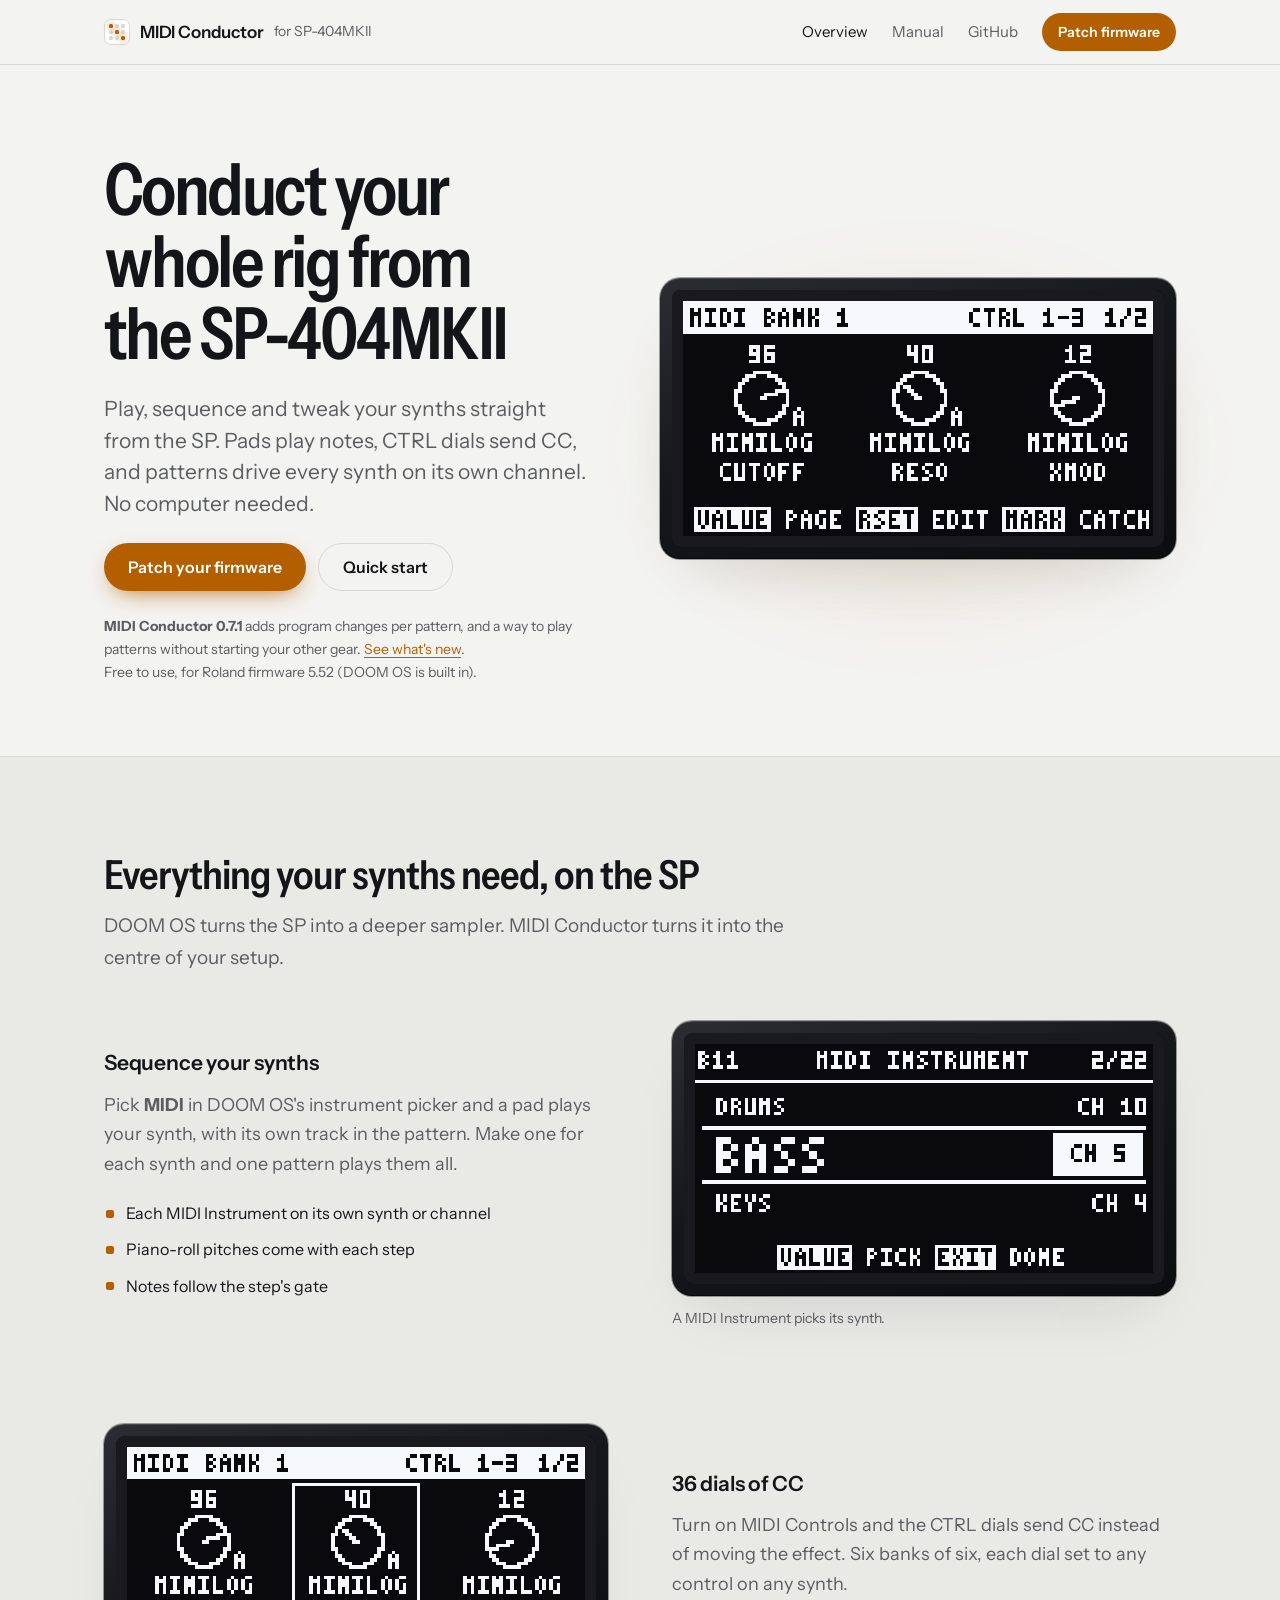
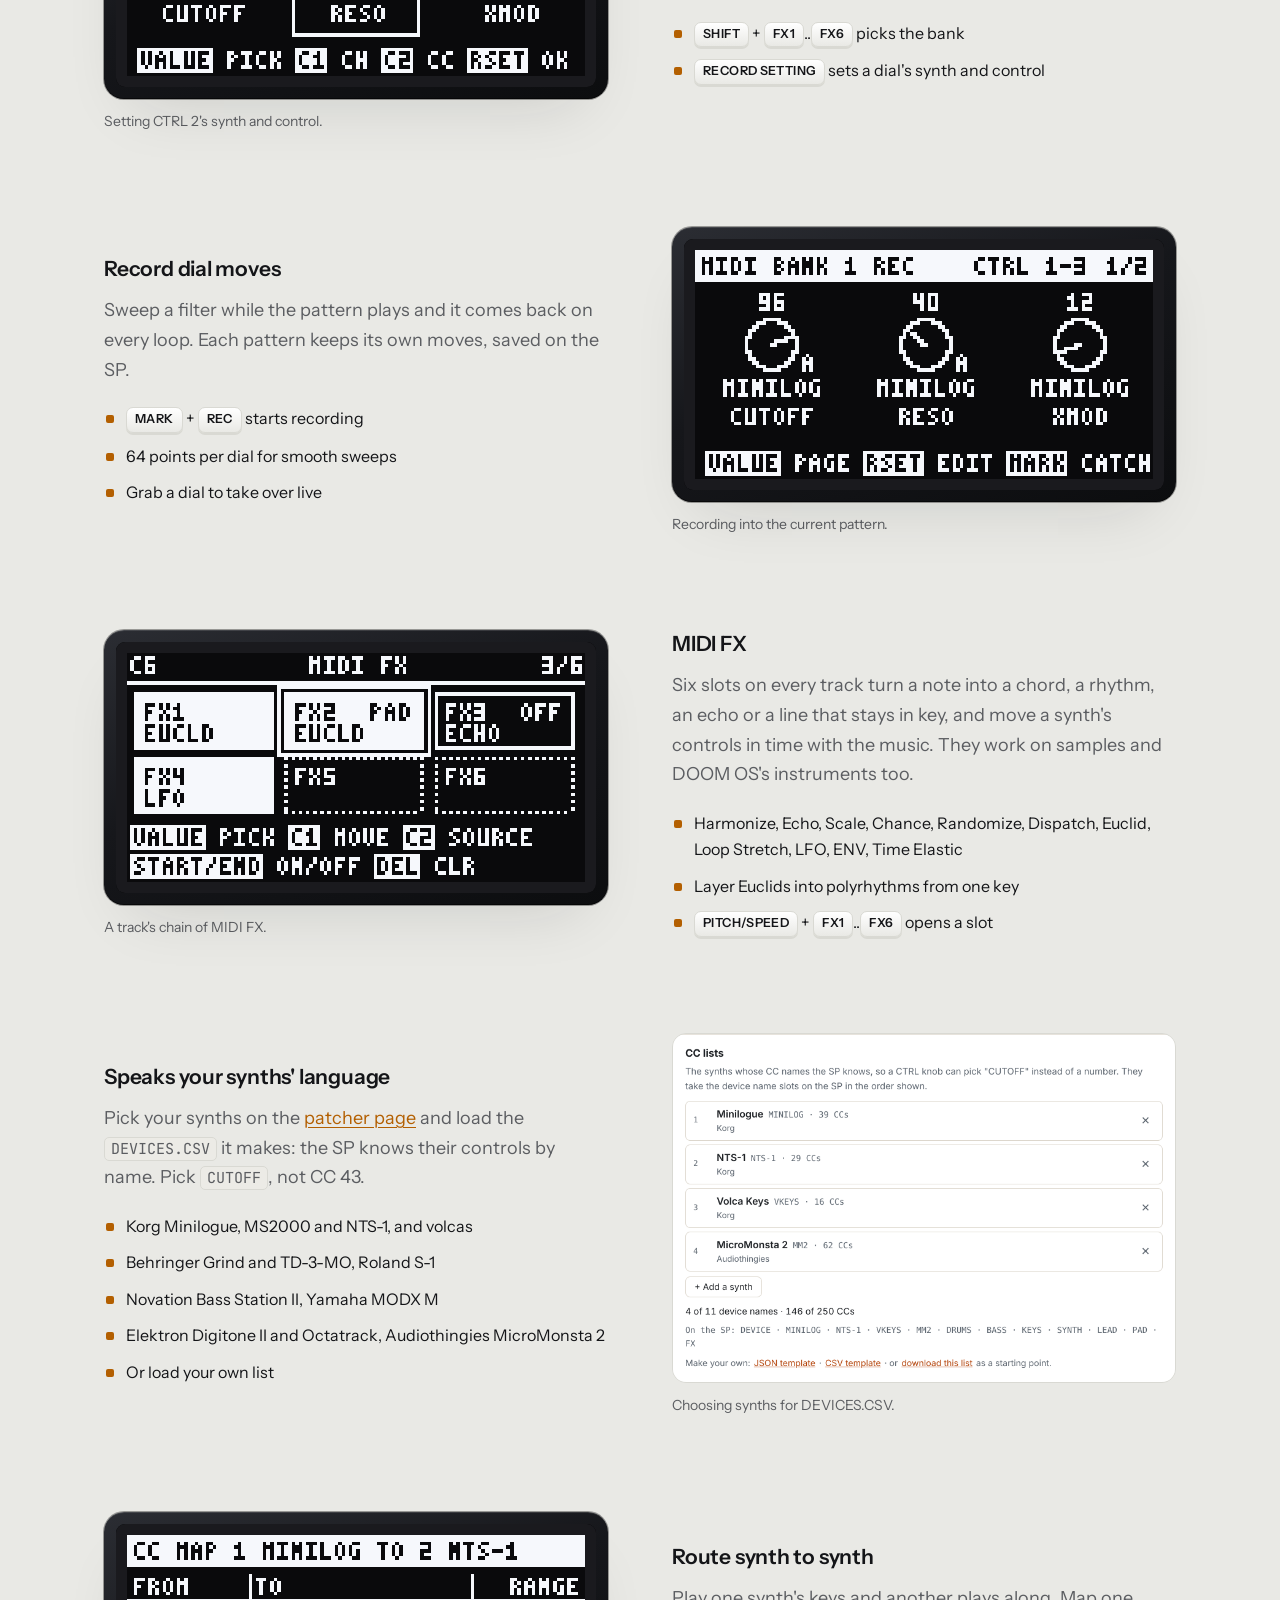
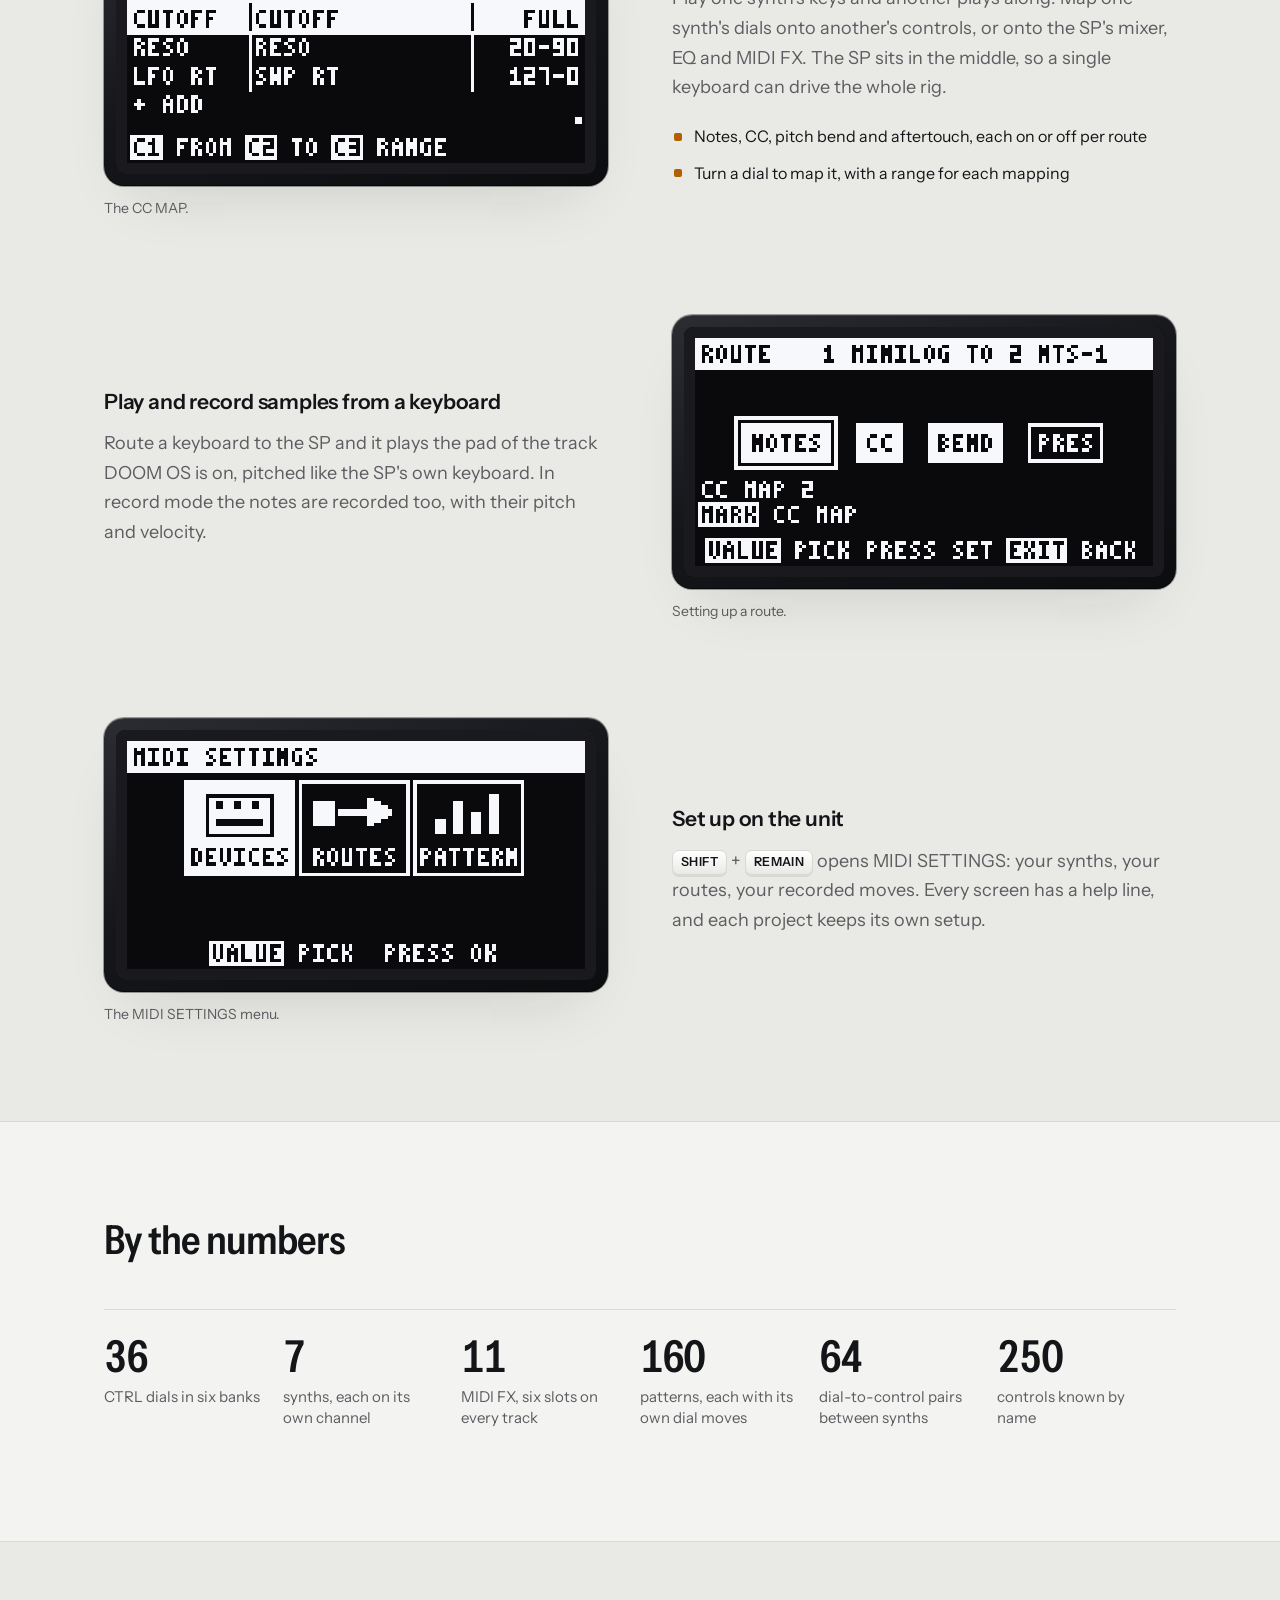
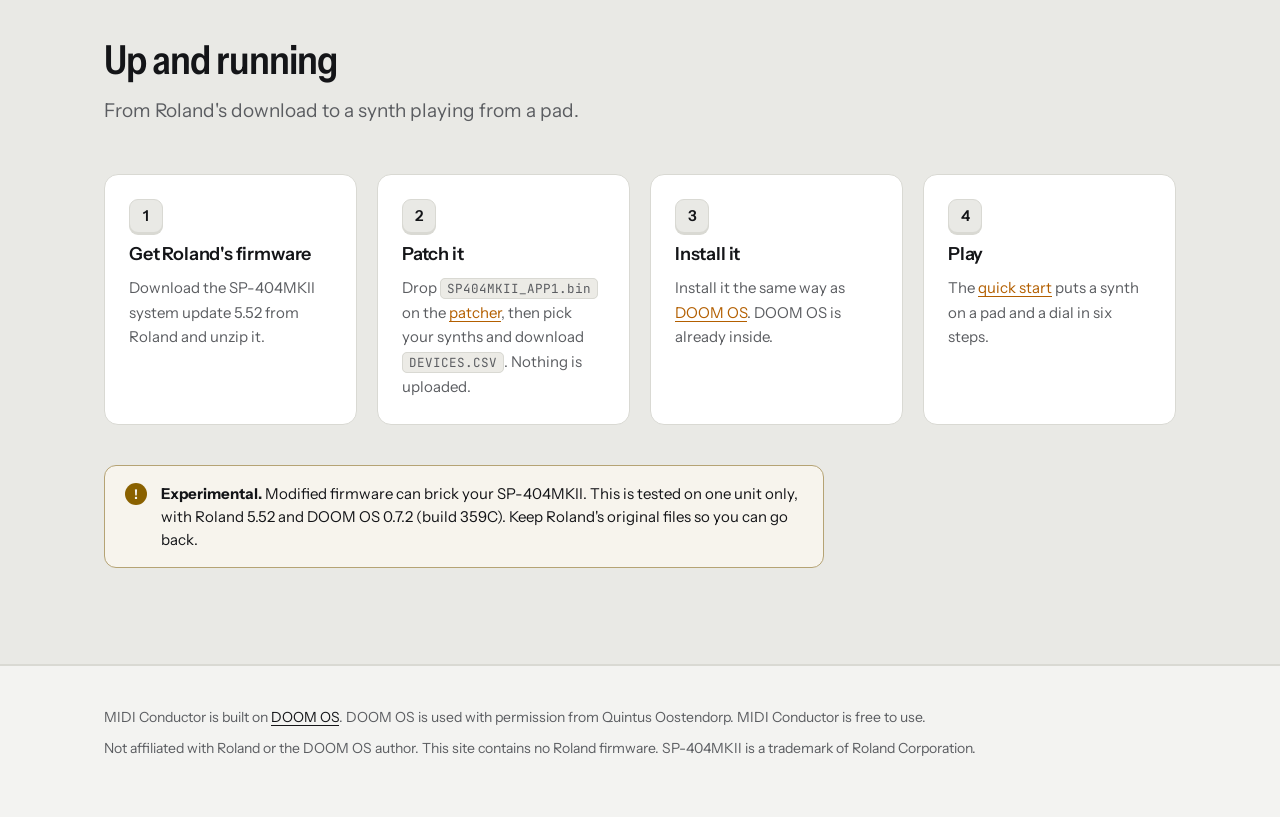
==== commit 787f57e8: "Elektron Octatrack in the synth catalogue (DEVICES.CSV maker), front page and manual" ====
--- a/index.html
+++ b/index.html
@@ -58,7 +58,7 @@
 <div class="feature">
 <div class="text"><h3>Speaks your synths' language</h3>
 <p>Pick your synths on the <a href="patcher.html#devices">patcher page</a> and load the <code>DEVICES.CSV</code> it makes: the SP knows their controls by name. Pick <code>CUTOFF</code>, not CC 43.</p>
-<ul><li>Korg Minilogue, MS2000 and NTS-1, and volcas</li><li>Behringer Grind and TD-3-MO, Roland S-1</li><li>Novation Bass Station II, Yamaha MODX M</li><li>Elektron Digitone II, Audiothingies MicroMonsta 2</li><li>Or load your own list</li></ul></div>
+<ul><li>Korg Minilogue, MS2000 and NTS-1, and volcas</li><li>Behringer Grind and TD-3-MO, Roland S-1</li><li>Novation Bass Station II, Yamaha MODX M</li><li>Elektron Digitone II and Octatrack, Audiothingies MicroMonsta 2</li><li>Or load your own list</li></ul></div>
 <figure><img src="images/cc-picker.png" alt="The patcher's synth list with four synths added" loading="lazy" class="shotimg"><figcaption>Choosing synths for DEVICES.CSV.</figcaption></figure>
 </div>
 
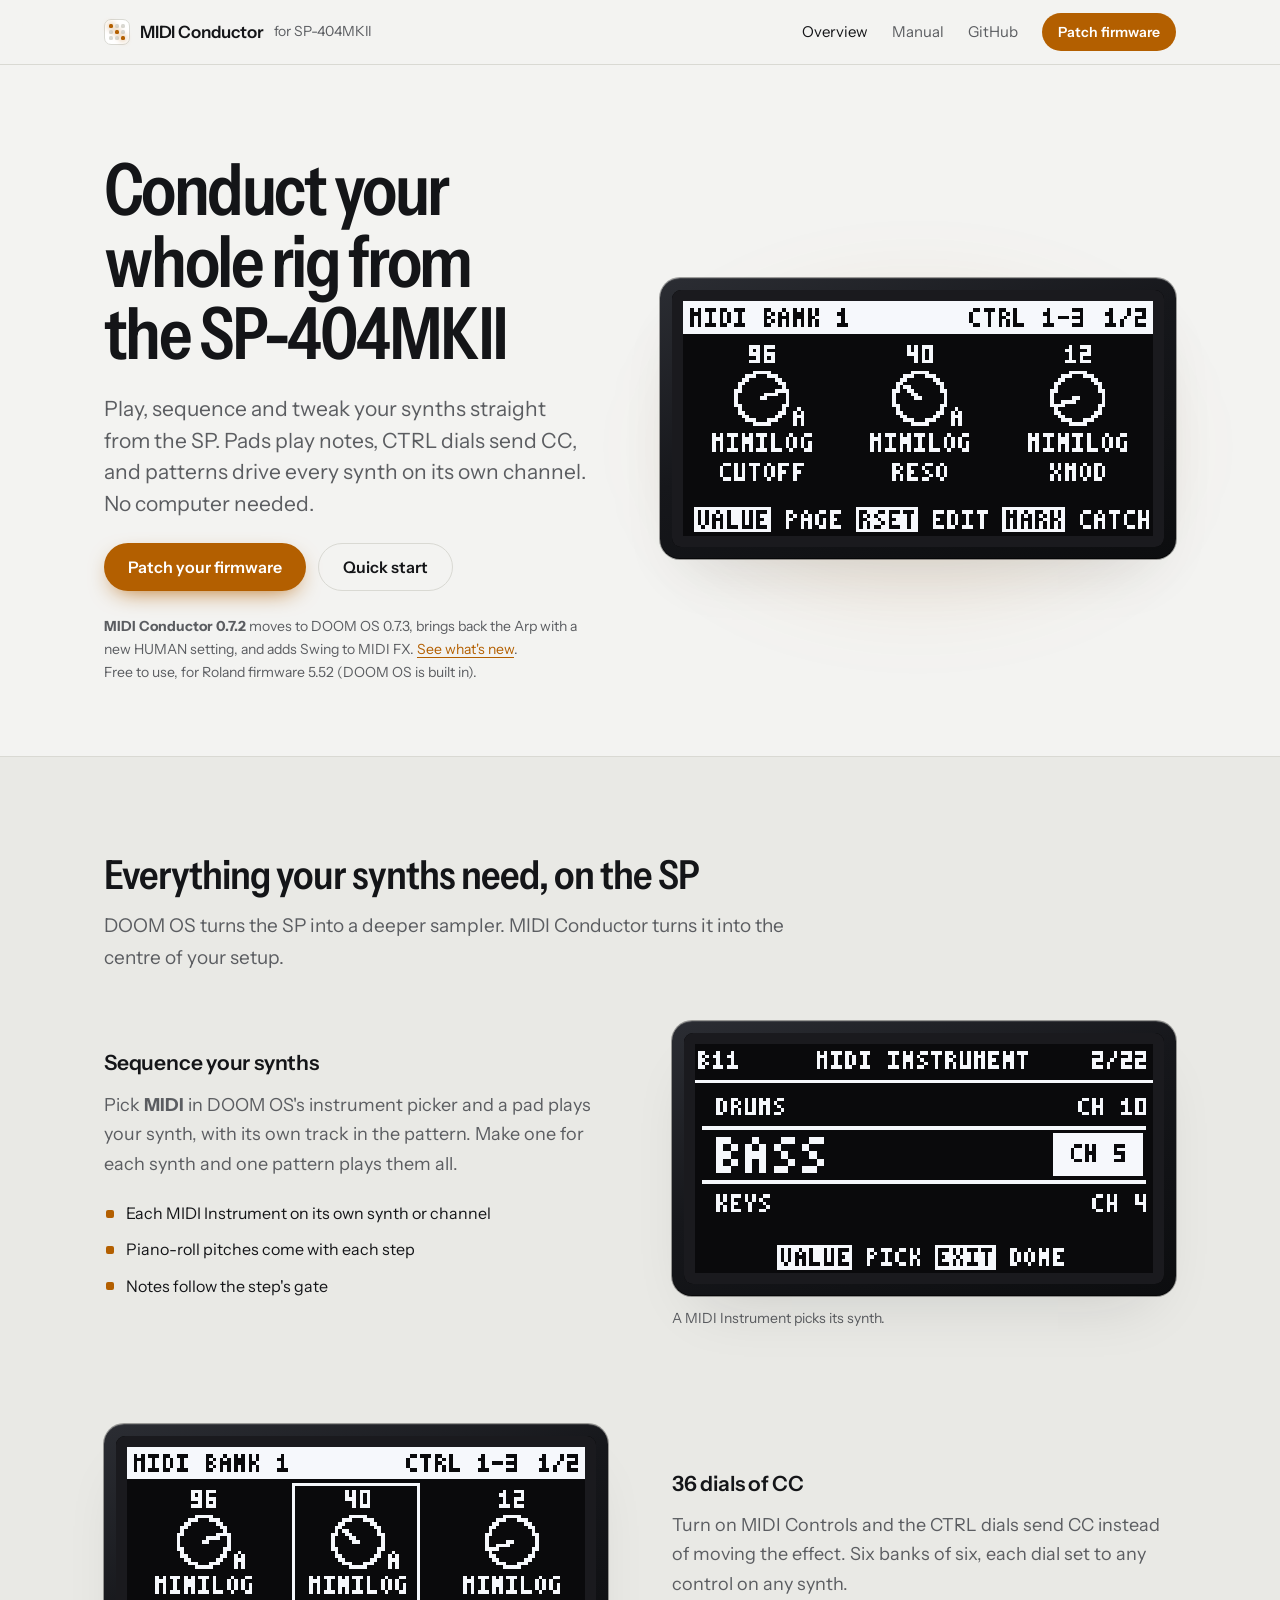
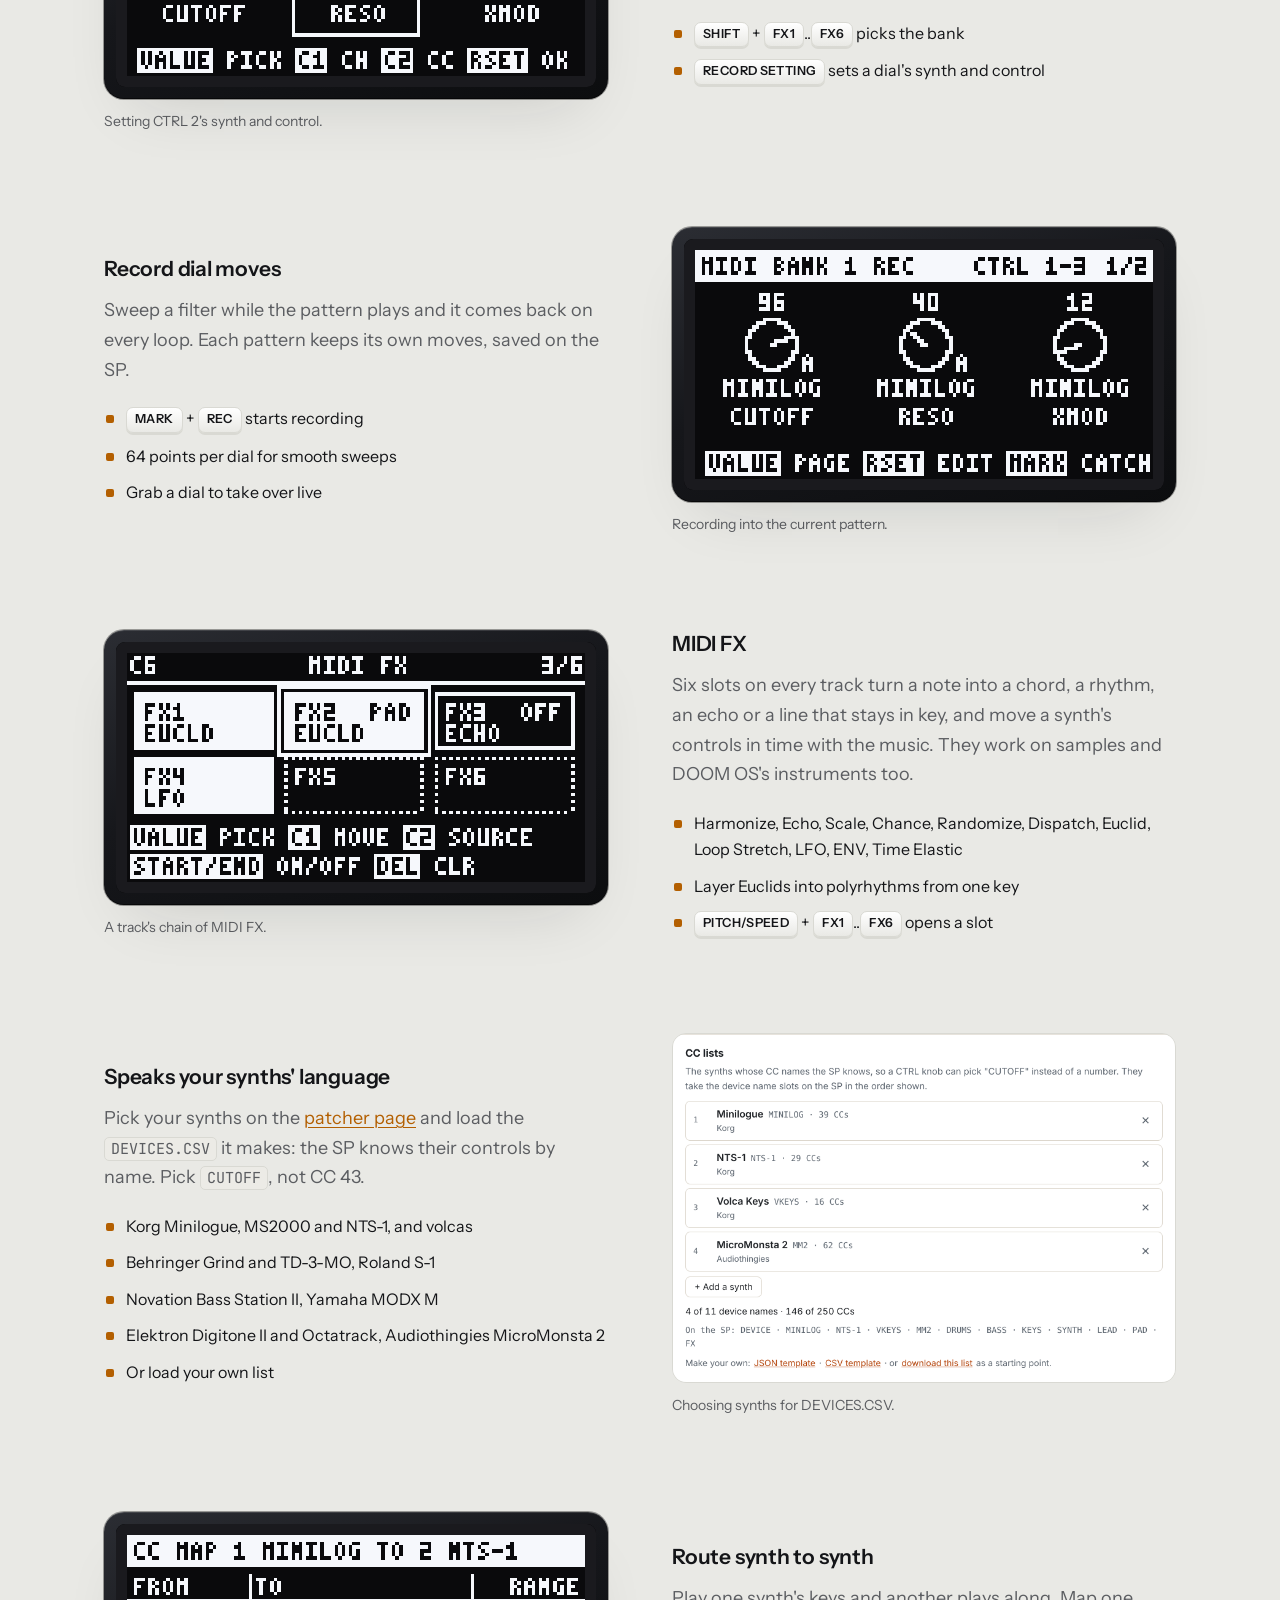
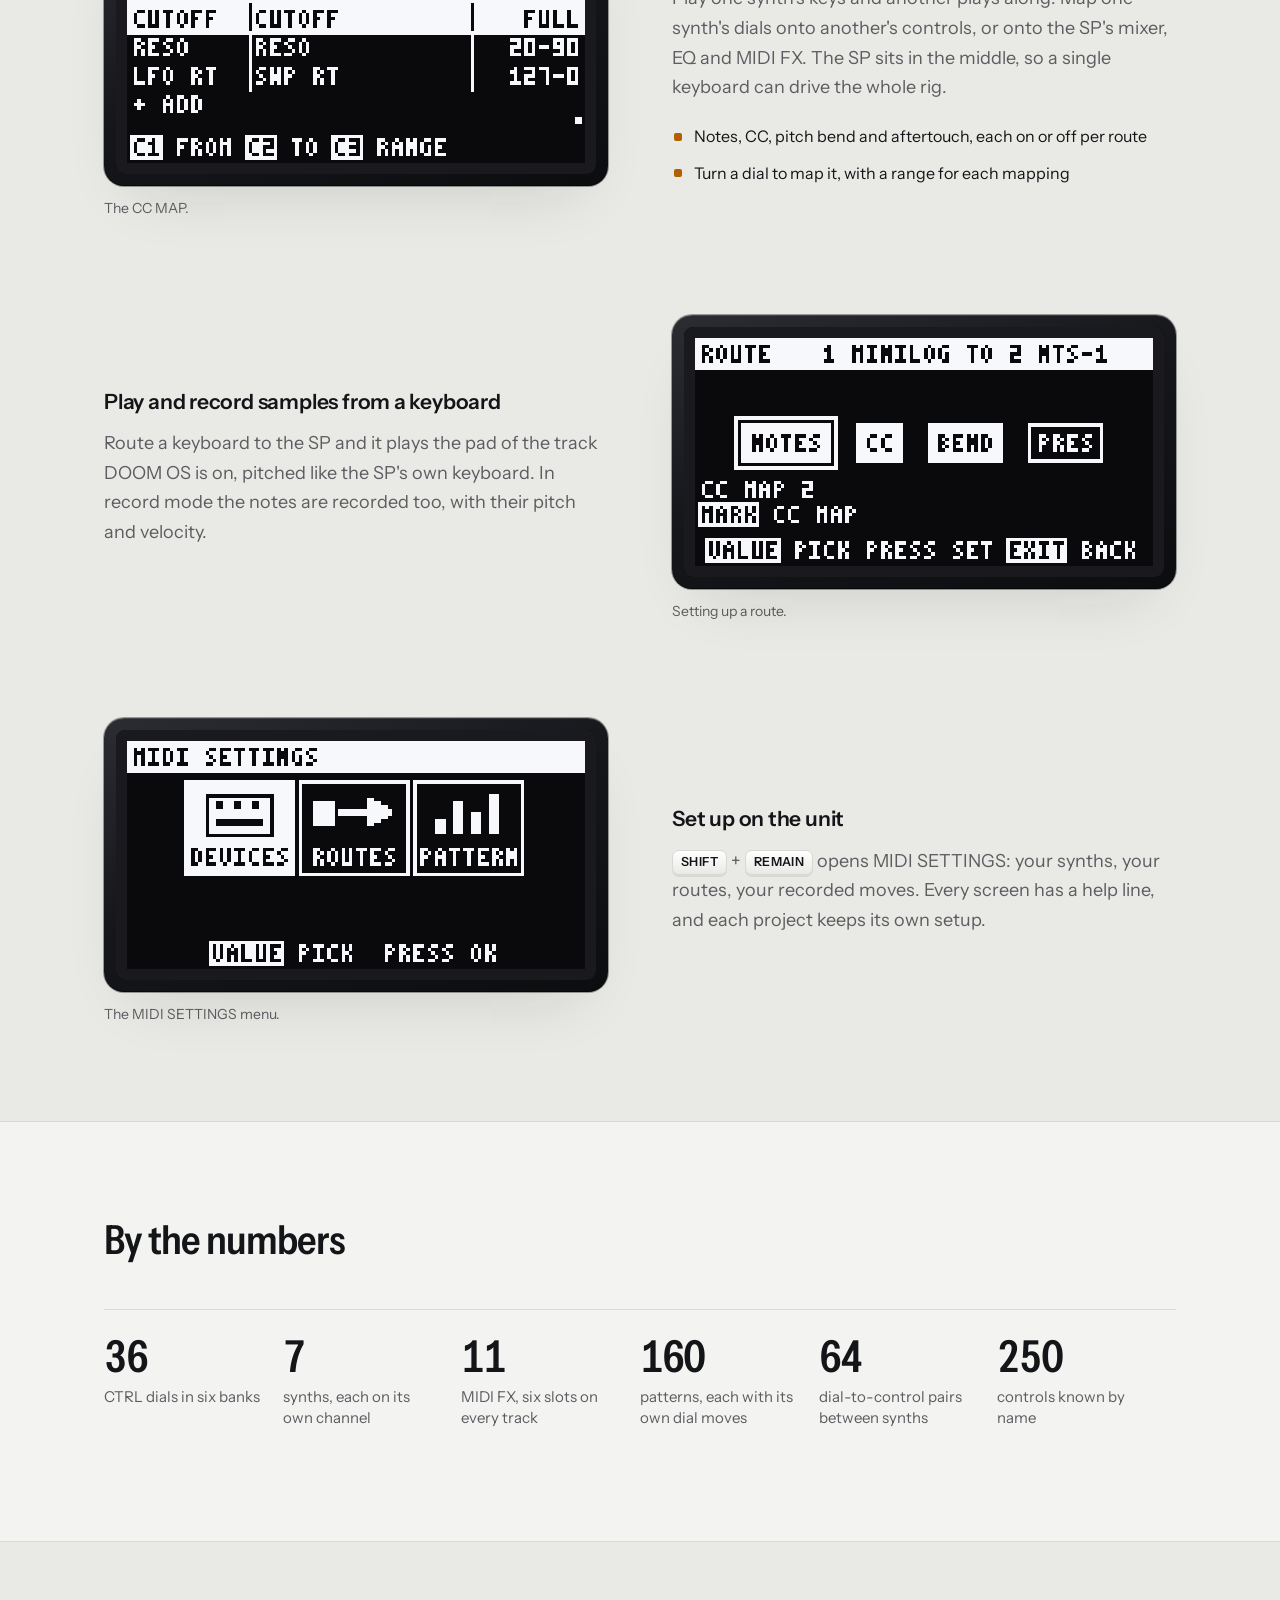
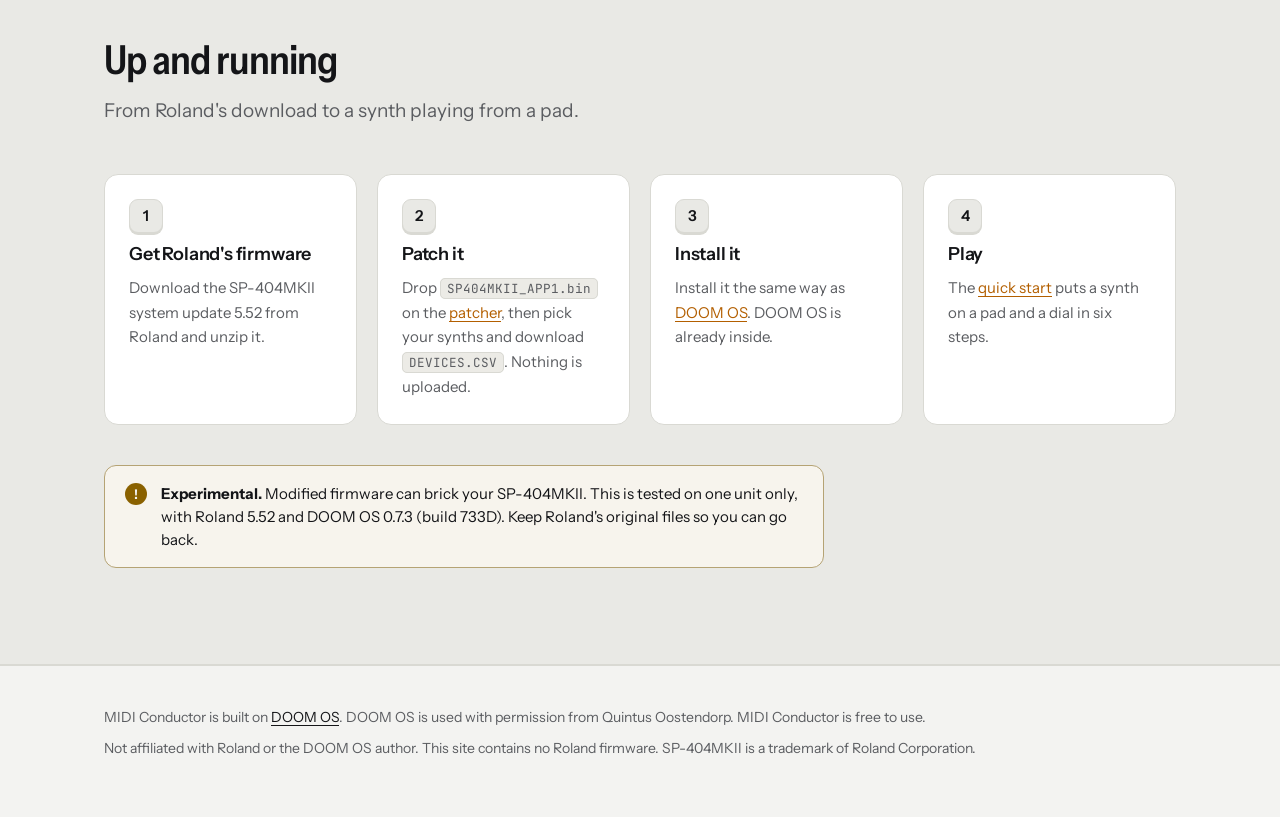
==== commit e5bd3ca1: "MIDI Conductor 0.7.2: built on DOOM OS 0.7.3 (733D); the Arp back in MIDI FX with a new HUMAN settin" ====
--- a/index.html
+++ b/index.html
@@ -18,7 +18,7 @@
 <h1>Conduct your whole rig from the SP-404MKII</h1>
 <p class="lead">Play, sequence and tweak your synths straight from the SP. Pads play notes, CTRL dials send CC, and patterns drive every synth on its own channel. No computer needed.</p>
 <div class="row"><a class="cta" href="patcher.html">Patch your firmware</a><a class="cta alt" href="manual.html#quick">Quick start</a></div>
-<p class="fine"><b>MIDI Conductor 0.7.1</b> adds program changes per pattern, and a way to play patterns without starting your other gear. <a href="changelog.html">See what's new</a>.<br>Free to use, for Roland firmware 5.52 (DOOM OS is built in).</p>
+<p class="fine"><b>MIDI Conductor 0.7.2</b> moves to DOOM OS 0.7.3, brings back the Arp with a new HUMAN setting, and adds Swing to MIDI FX. <a href="changelog.html">See what's new</a>.<br>Free to use, for Roland firmware 5.52 (DOOM OS is built in).</p>
 </div>
 <figure class="screen glow"><img src="images/midi-page-1.png" width="804" height="420" alt="The SP's MIDI page: CTRL 1 to 3 with their values, the synth each one plays and the control it moves, by name"></figure>
 </div>
@@ -103,7 +103,7 @@
 <li><h3>Install it</h3><p>Install it the same way as <a href="https://klangfeldlabs.com/doom-os/manual/">DOOM OS</a>. DOOM OS is already inside.</p></li>
 <li><h3>Play</h3><p>The <a href="manual.html#quick">quick start</a> puts a synth on a pad and a dial in six steps.</p></li>
 </ol>
-<div class="warn spaced"><p><b>Experimental.</b> Modified firmware can brick your SP-404MKII. This is tested on one unit only, with Roland 5.52 and DOOM OS 0.7.2 (build 359C). Keep Roland's original files so you can go back.</p></div>
+<div class="warn spaced"><p><b>Experimental.</b> Modified firmware can brick your SP-404MKII. This is tested on one unit only, with Roland 5.52 and DOOM OS 0.7.3 (build 733D). Keep Roland's original files so you can go back.</p></div>
 </div></section>
 </main>
 <footer><div class="wrap">
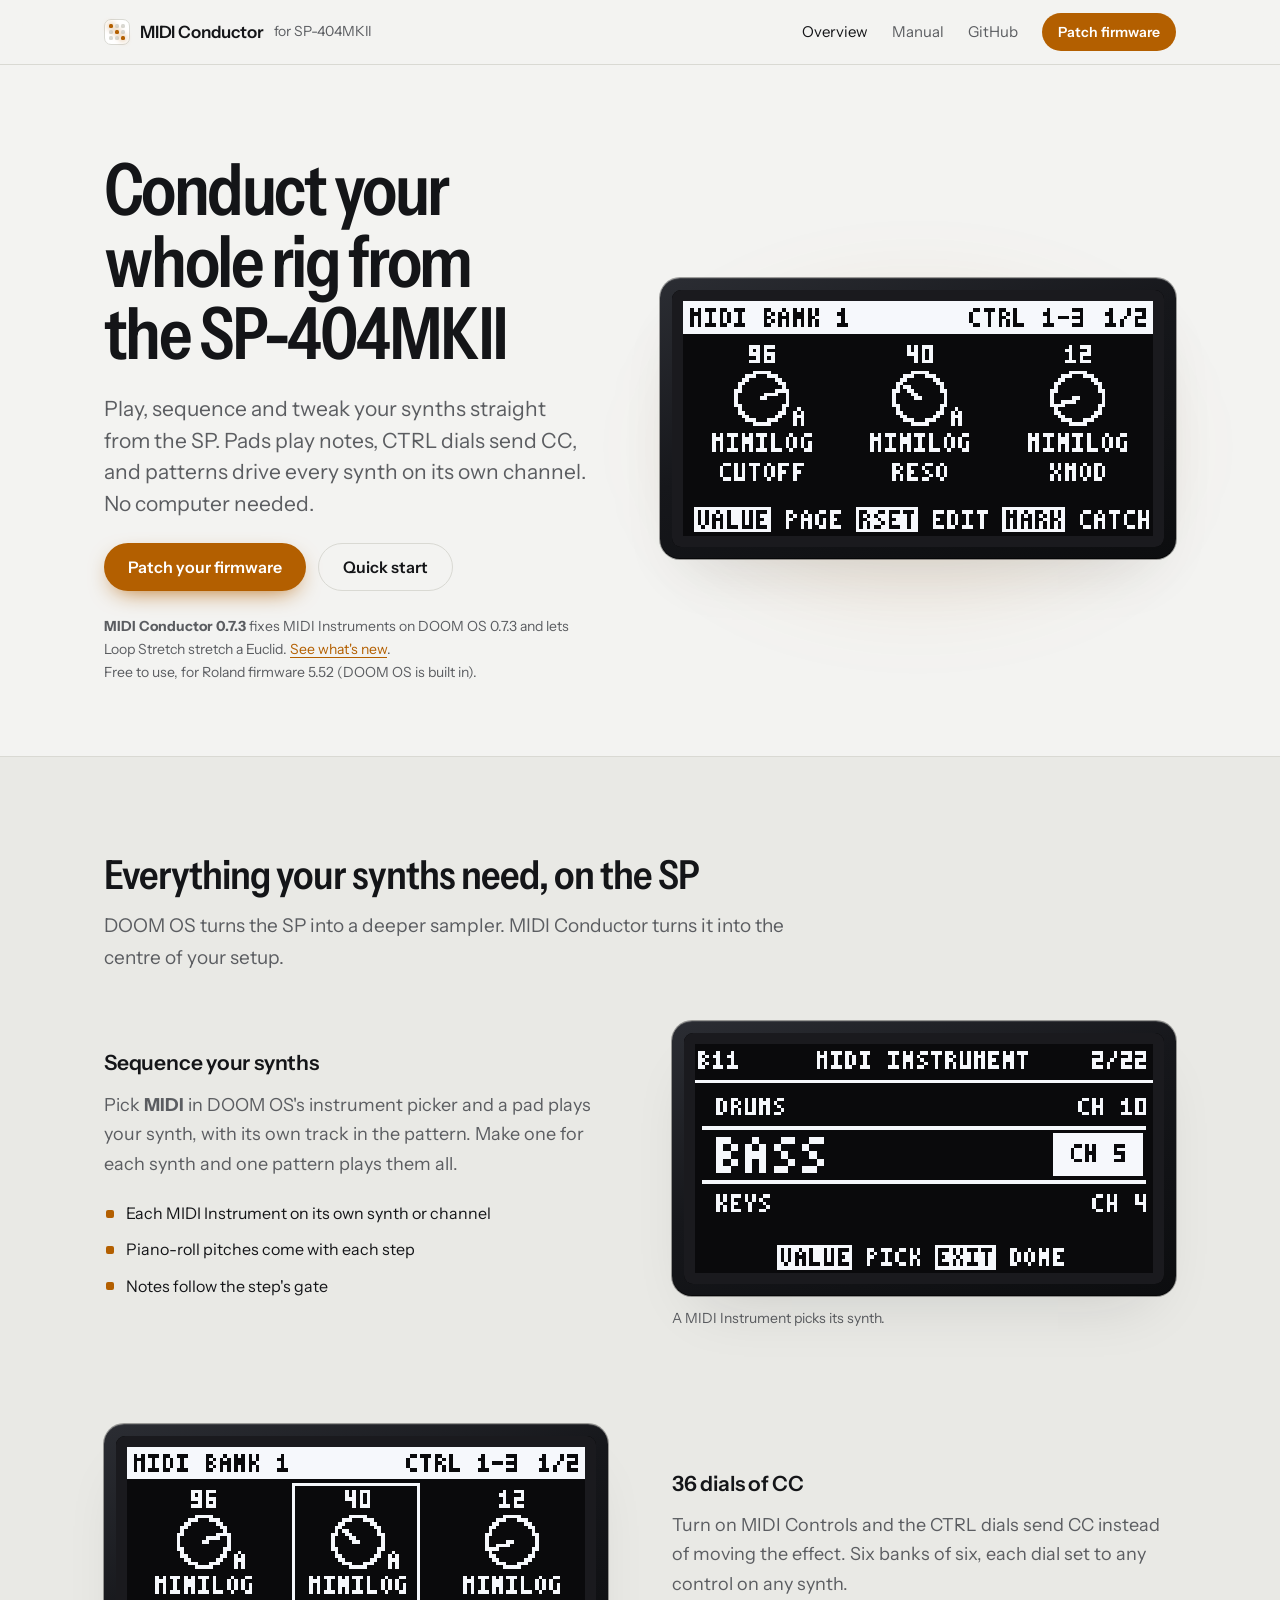
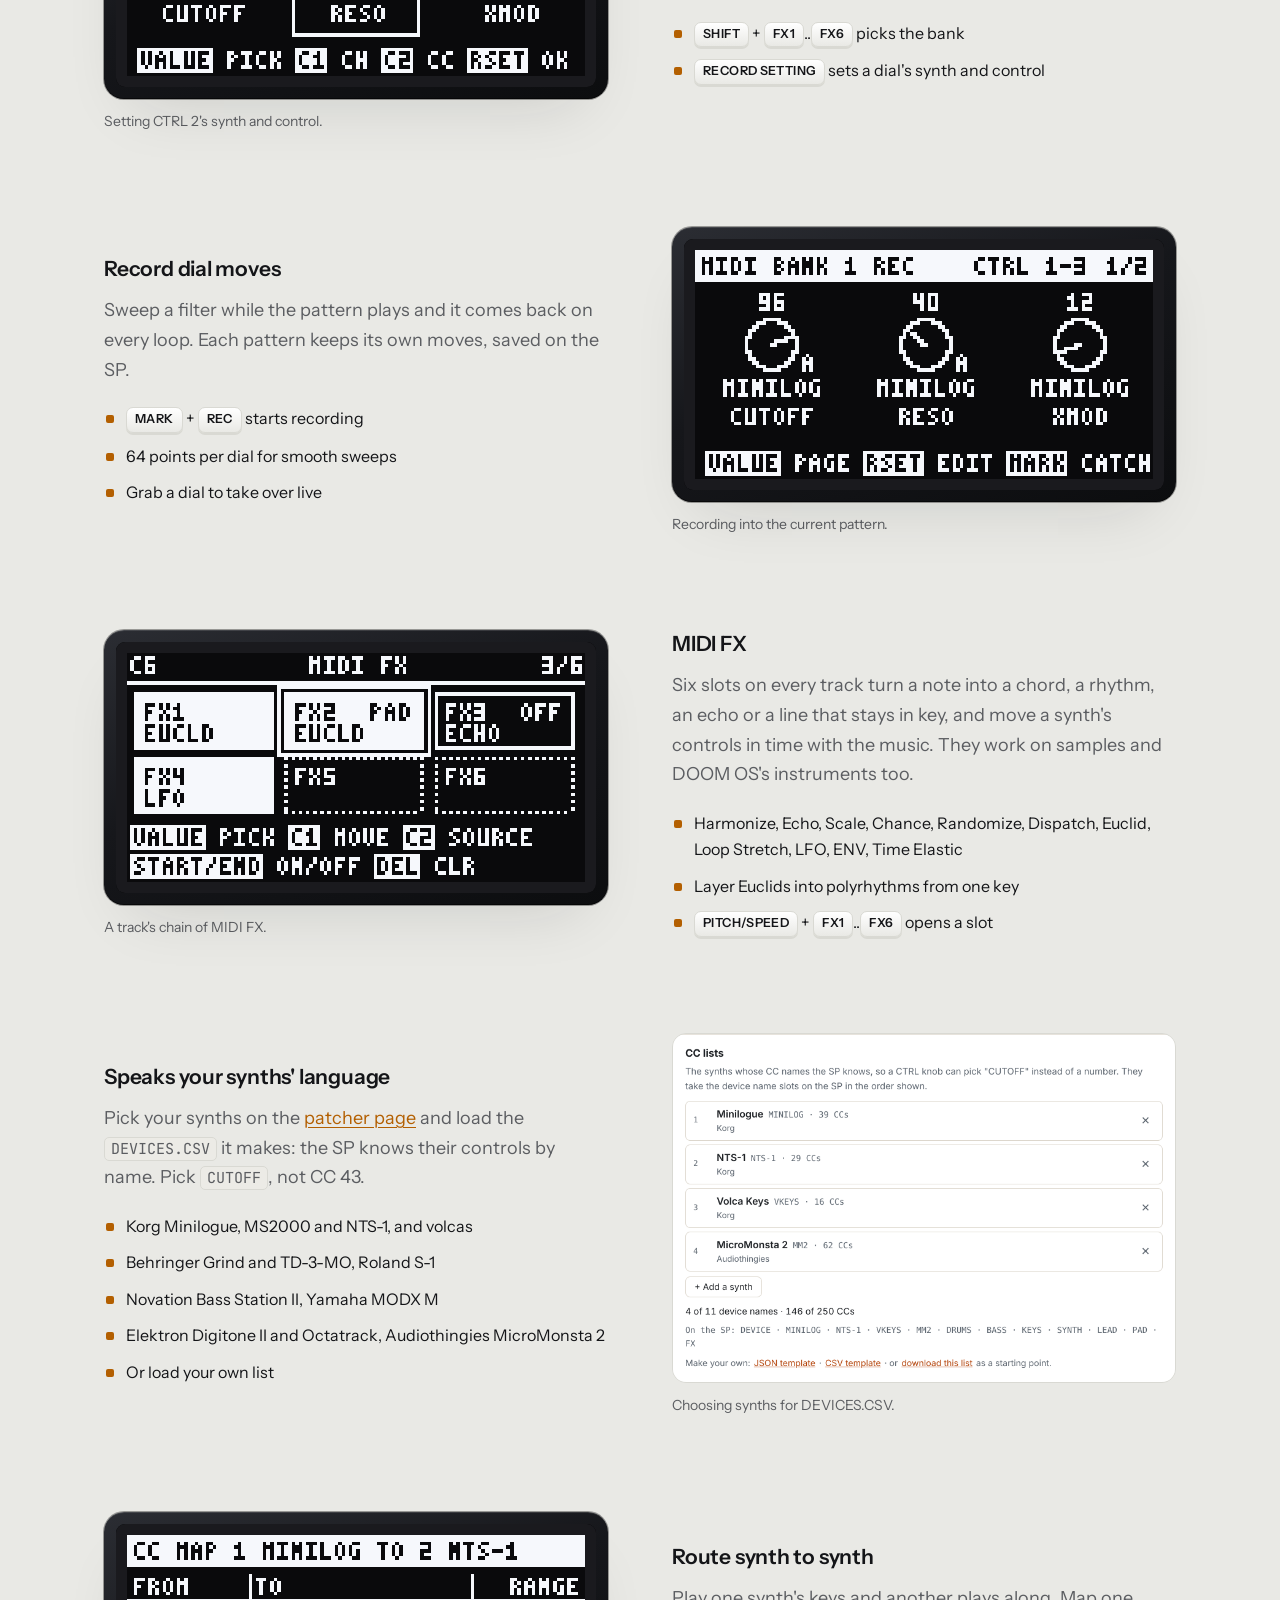
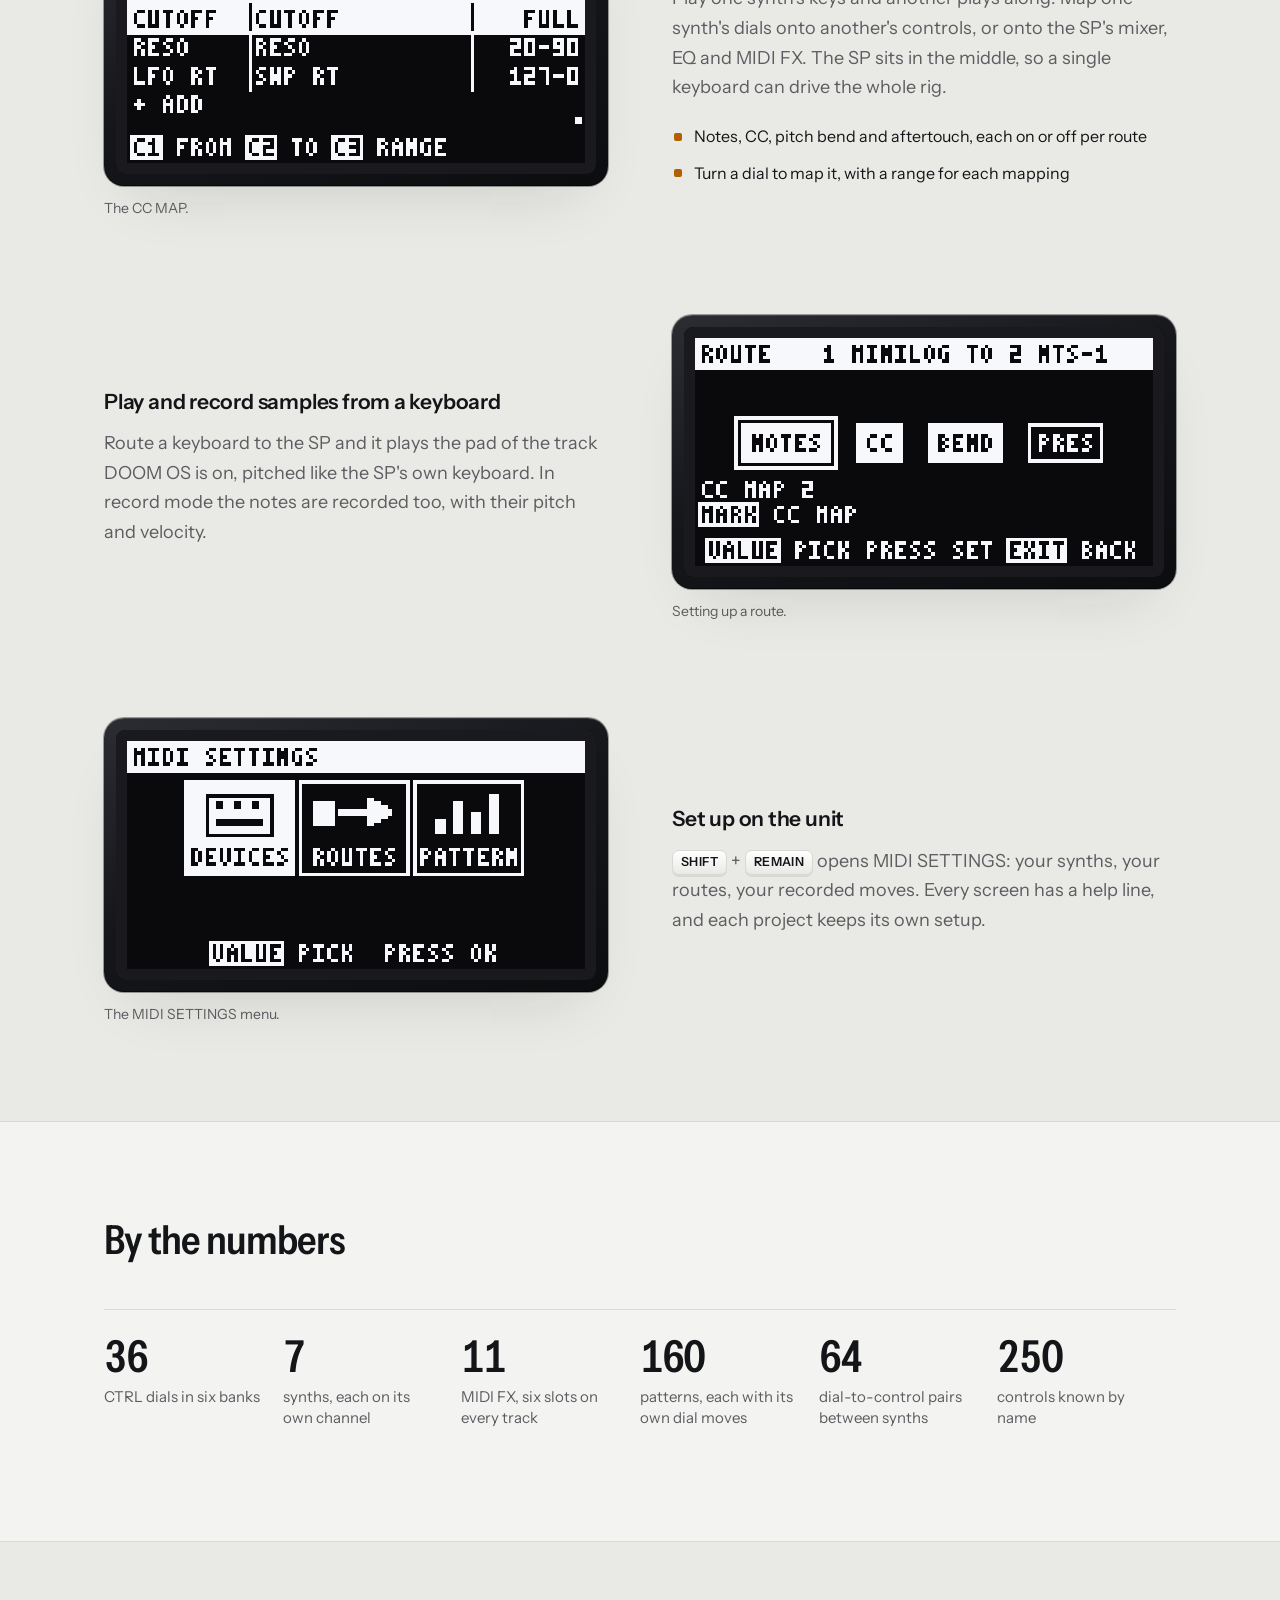
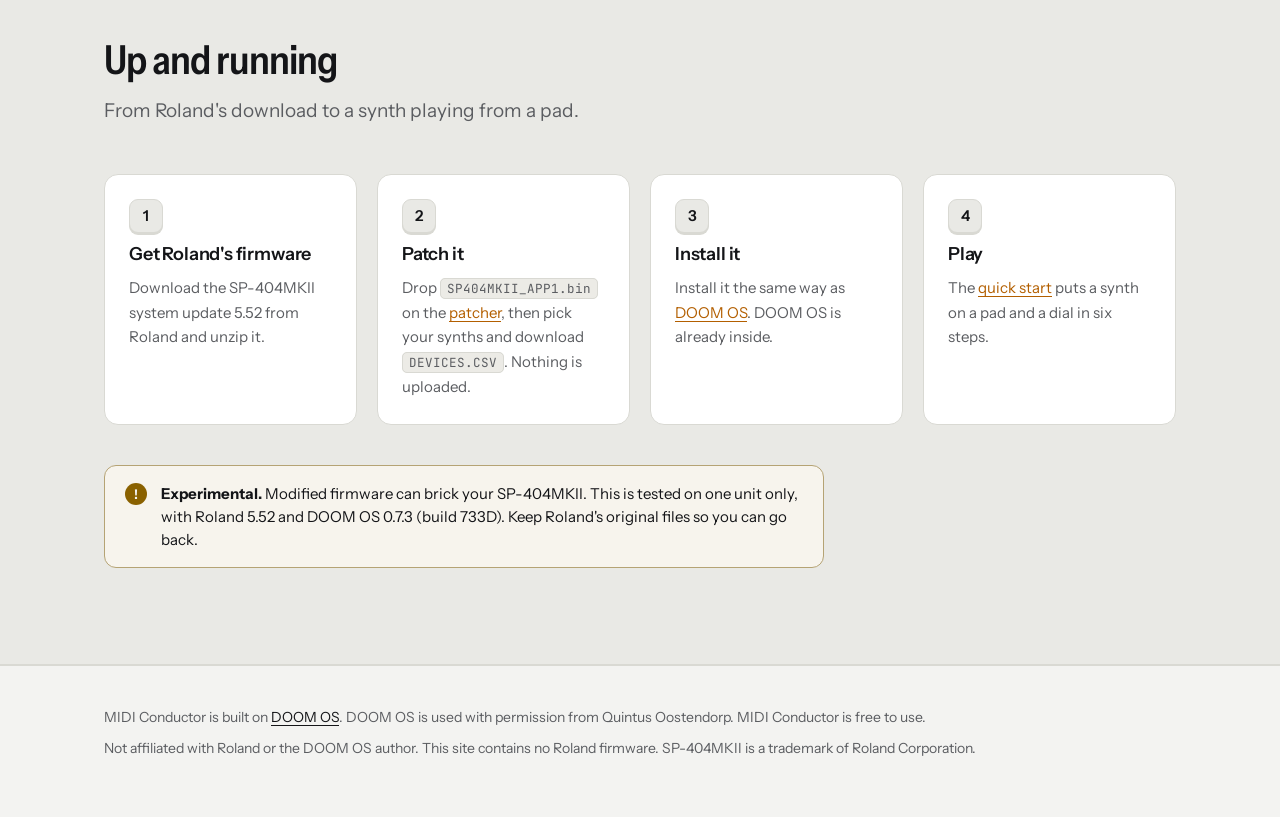
==== commit bf48a767: "MIDI Conductor 0.7.3: MIDI Instruments get their silent sample again on DOOM OS 0.7.3 (playable from" ====
--- a/index.html
+++ b/index.html
@@ -18,7 +18,7 @@
 <h1>Conduct your whole rig from the SP-404MKII</h1>
 <p class="lead">Play, sequence and tweak your synths straight from the SP. Pads play notes, CTRL dials send CC, and patterns drive every synth on its own channel. No computer needed.</p>
 <div class="row"><a class="cta" href="patcher.html">Patch your firmware</a><a class="cta alt" href="manual.html#quick">Quick start</a></div>
-<p class="fine"><b>MIDI Conductor 0.7.2</b> moves to DOOM OS 0.7.3, brings back the Arp with a new HUMAN setting, and adds Swing to MIDI FX. <a href="changelog.html">See what's new</a>.<br>Free to use, for Roland firmware 5.52 (DOOM OS is built in).</p>
+<p class="fine"><b>MIDI Conductor 0.7.3</b> fixes MIDI Instruments on DOOM OS 0.7.3 and lets Loop Stretch stretch a Euclid. <a href="changelog.html">See what's new</a>.<br>Free to use, for Roland firmware 5.52 (DOOM OS is built in).</p>
 </div>
 <figure class="screen glow"><img src="images/midi-page-1.png" width="804" height="420" alt="The SP's MIDI page: CTRL 1 to 3 with their values, the synth each one plays and the control it moves, by name"></figure>
 </div>
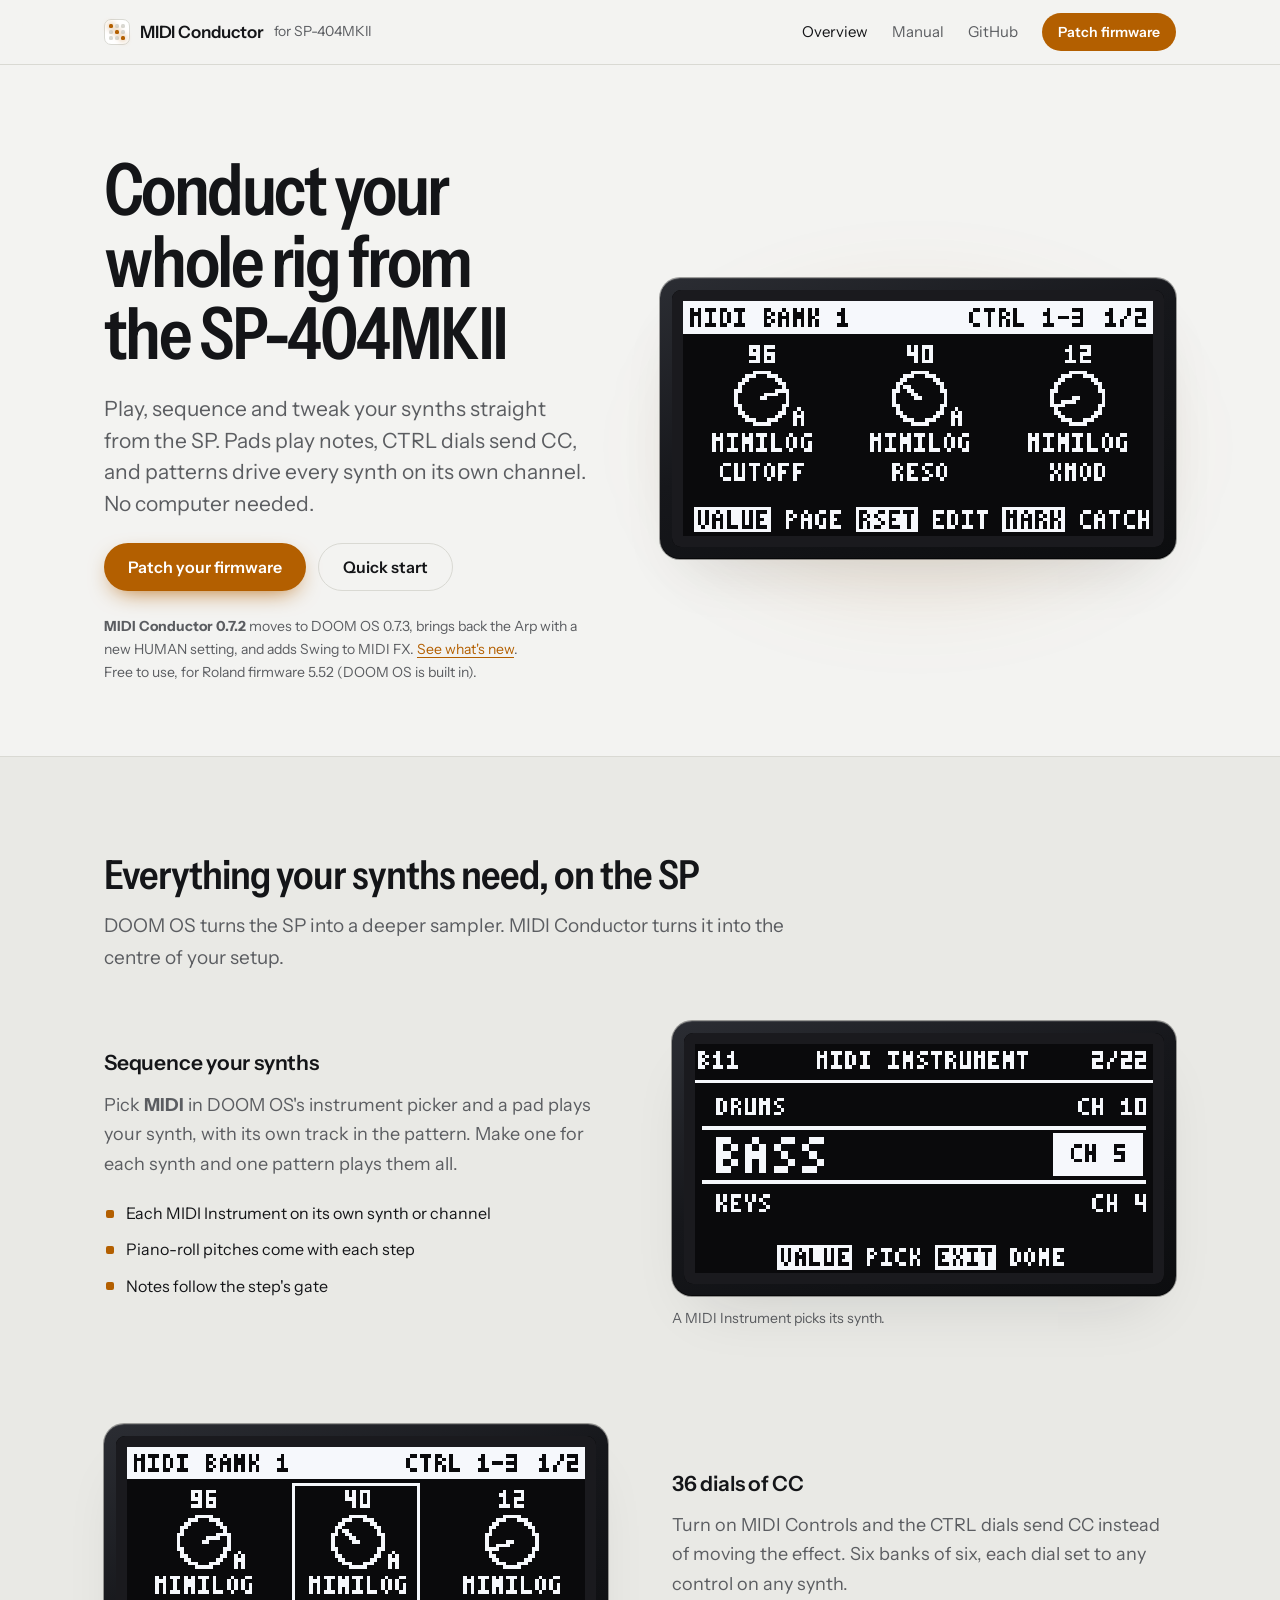
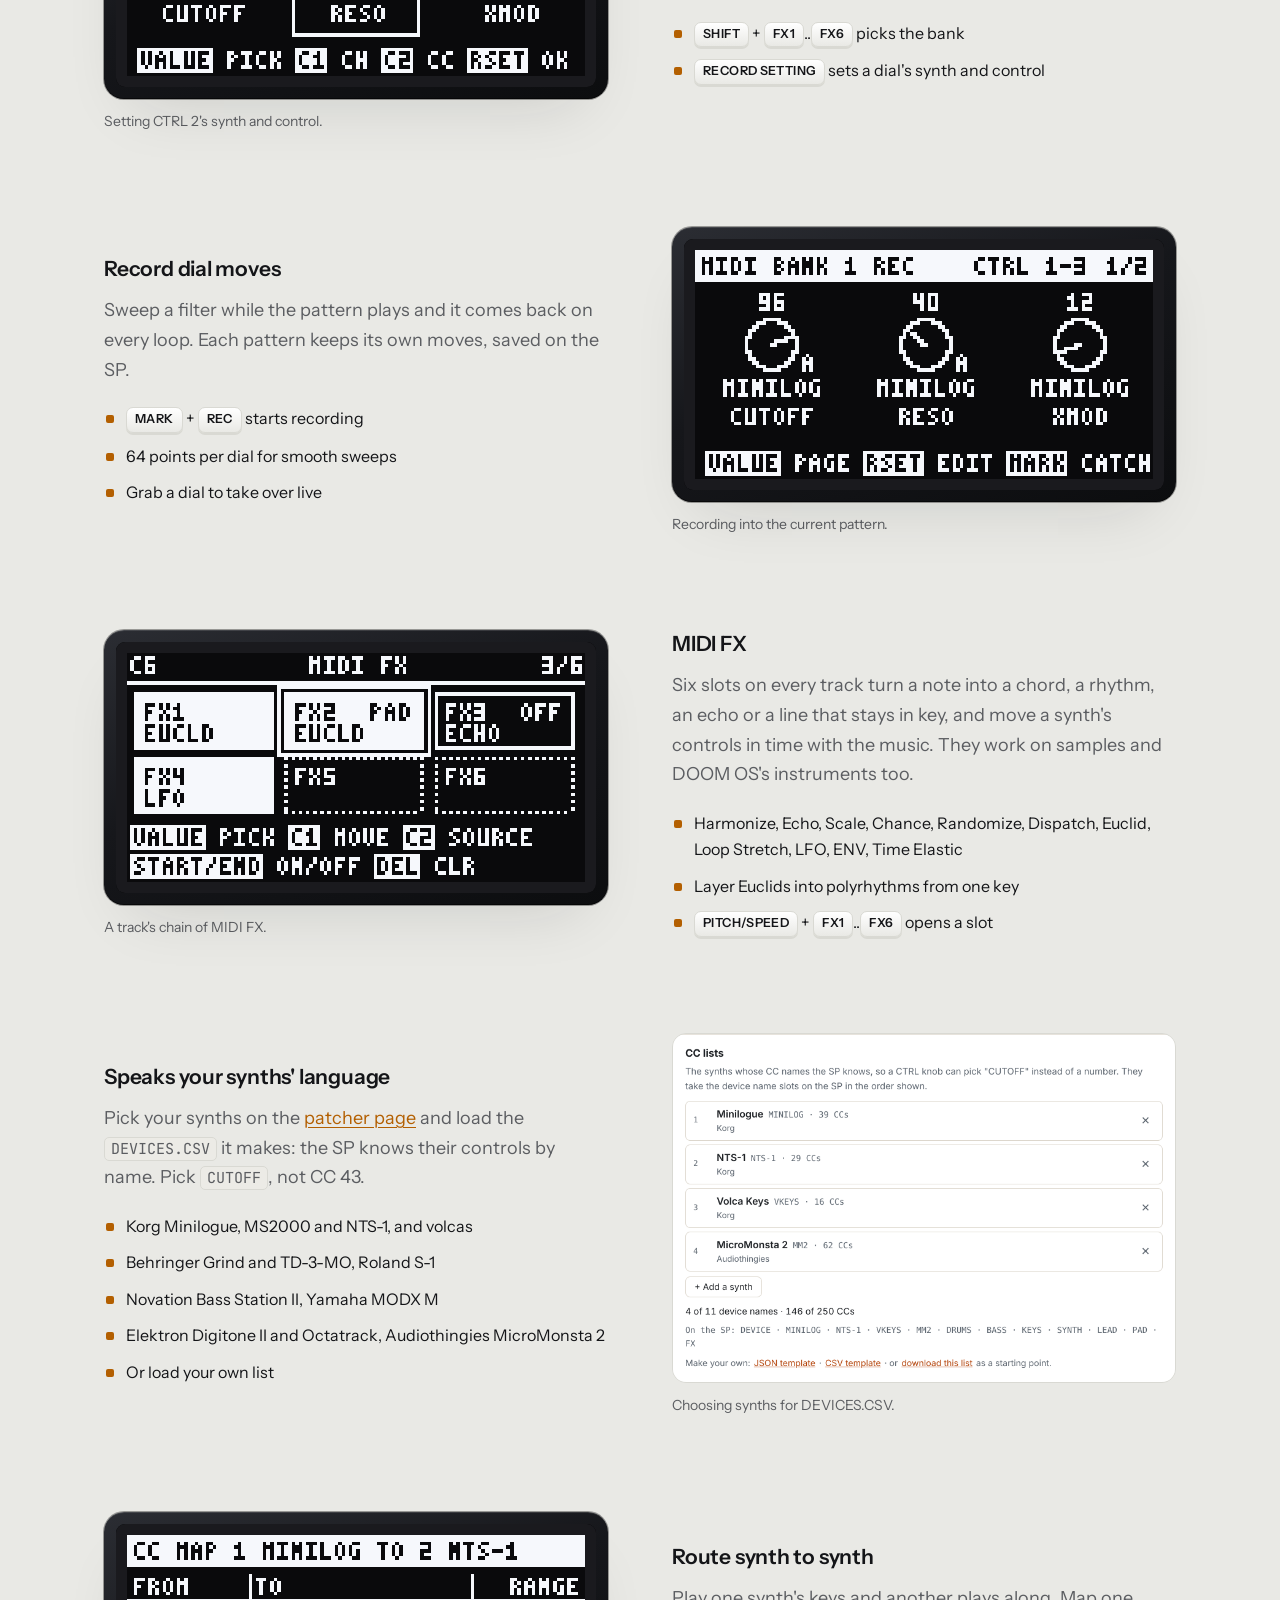
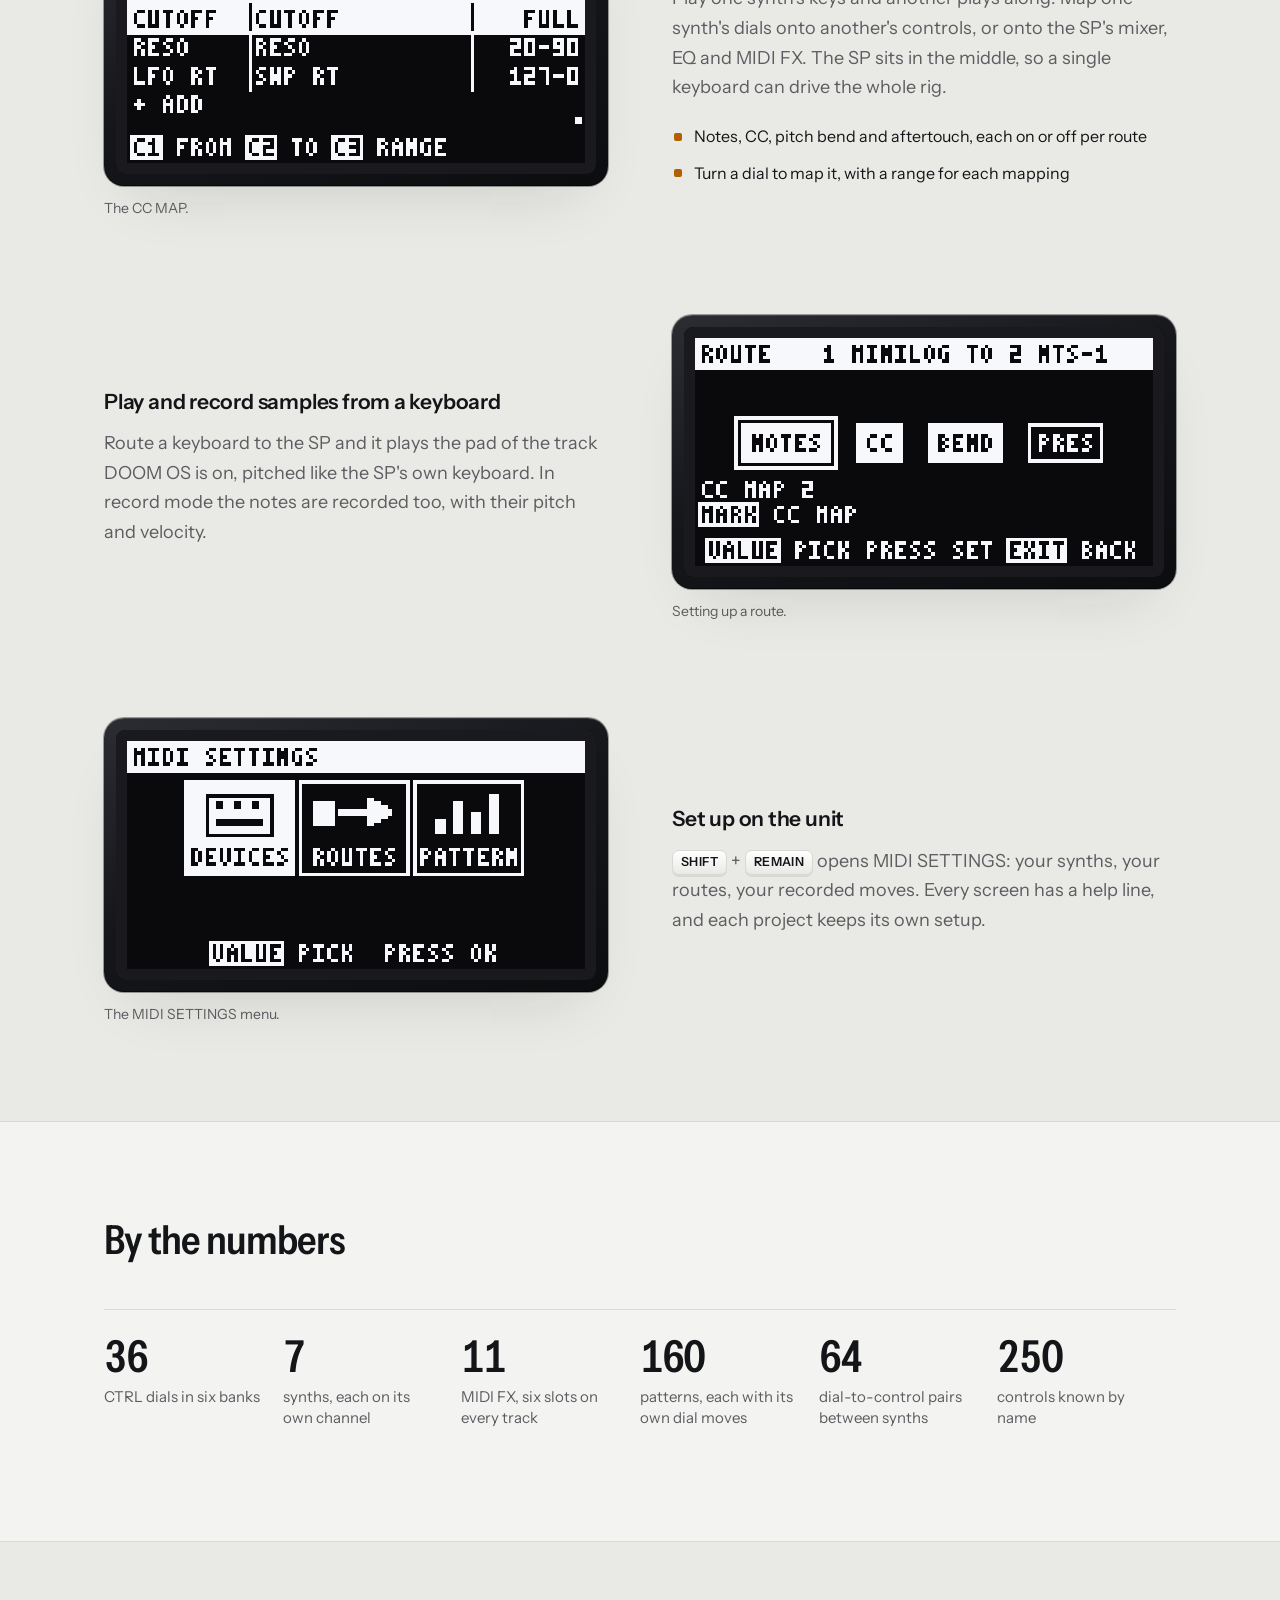
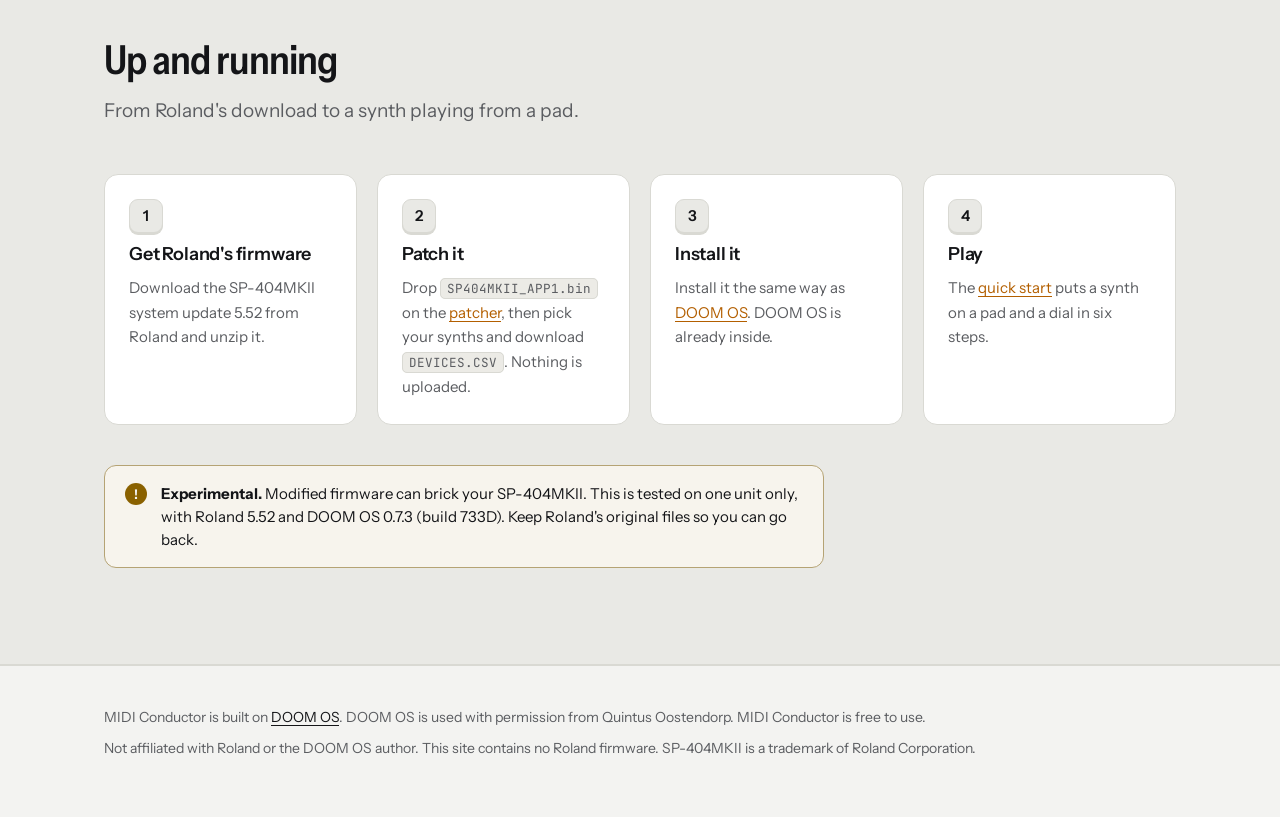
==== commit 433cc723: "MIDI Conductor 0.7.2: built on DOOM OS 0.7.3 (733D); an Arp in MIDI FX, with HUMAN; Swing; Loop Stre" ====
--- a/index.html
+++ b/index.html
@@ -18,7 +18,7 @@
 <h1>Conduct your whole rig from the SP-404MKII</h1>
 <p class="lead">Play, sequence and tweak your synths straight from the SP. Pads play notes, CTRL dials send CC, and patterns drive every synth on its own channel. No computer needed.</p>
 <div class="row"><a class="cta" href="patcher.html">Patch your firmware</a><a class="cta alt" href="manual.html#quick">Quick start</a></div>
-<p class="fine"><b>MIDI Conductor 0.7.3</b> fixes MIDI Instruments on DOOM OS 0.7.3 and lets Loop Stretch stretch a Euclid. <a href="changelog.html">See what's new</a>.<br>Free to use, for Roland firmware 5.52 (DOOM OS is built in).</p>
+<p class="fine"><b>MIDI Conductor 0.7.2</b> moves to DOOM OS 0.7.3, brings back the Arp with a new HUMAN setting, and adds Swing to MIDI FX. <a href="changelog.html">See what's new</a>.<br>Free to use, for Roland firmware 5.52 (DOOM OS is built in).</p>
 </div>
 <figure class="screen glow"><img src="images/midi-page-1.png" width="804" height="420" alt="The SP's MIDI page: CTRL 1 to 3 with their values, the synth each one plays and the control it moves, by name"></figure>
 </div>
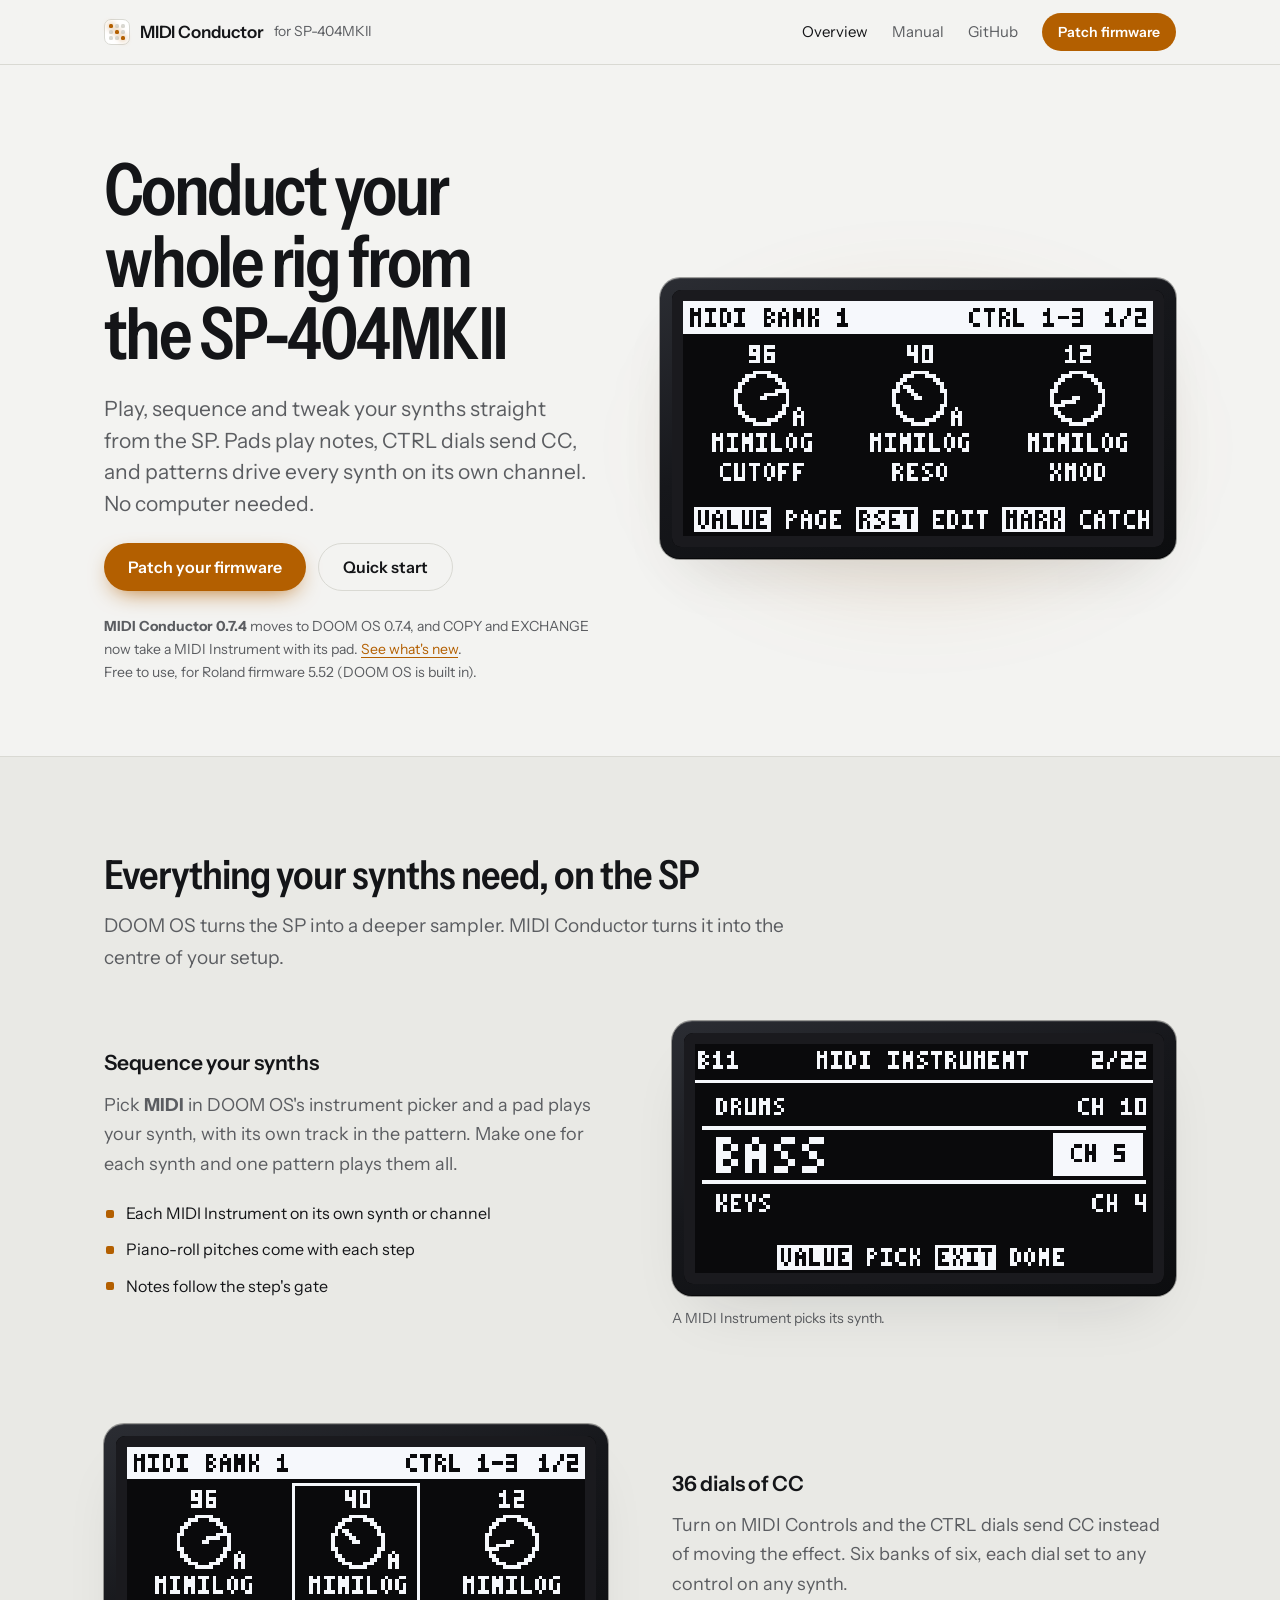
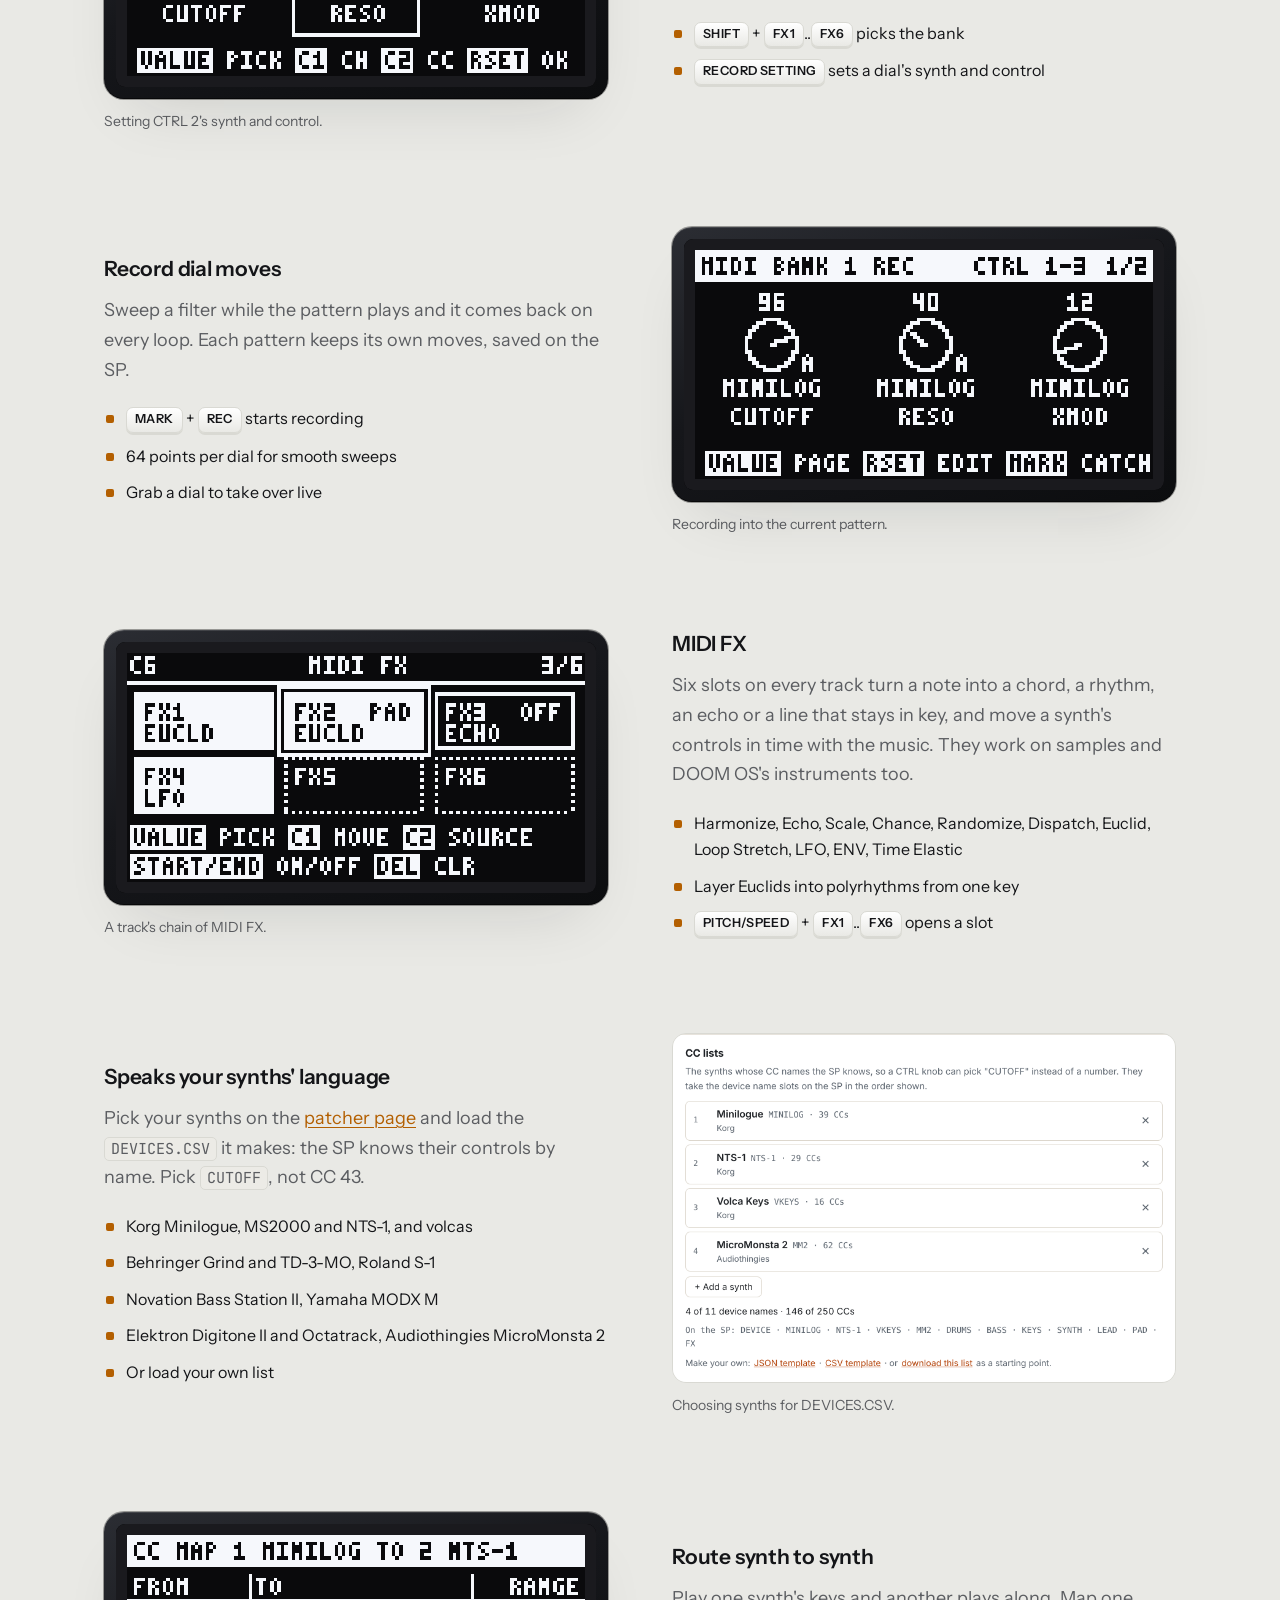
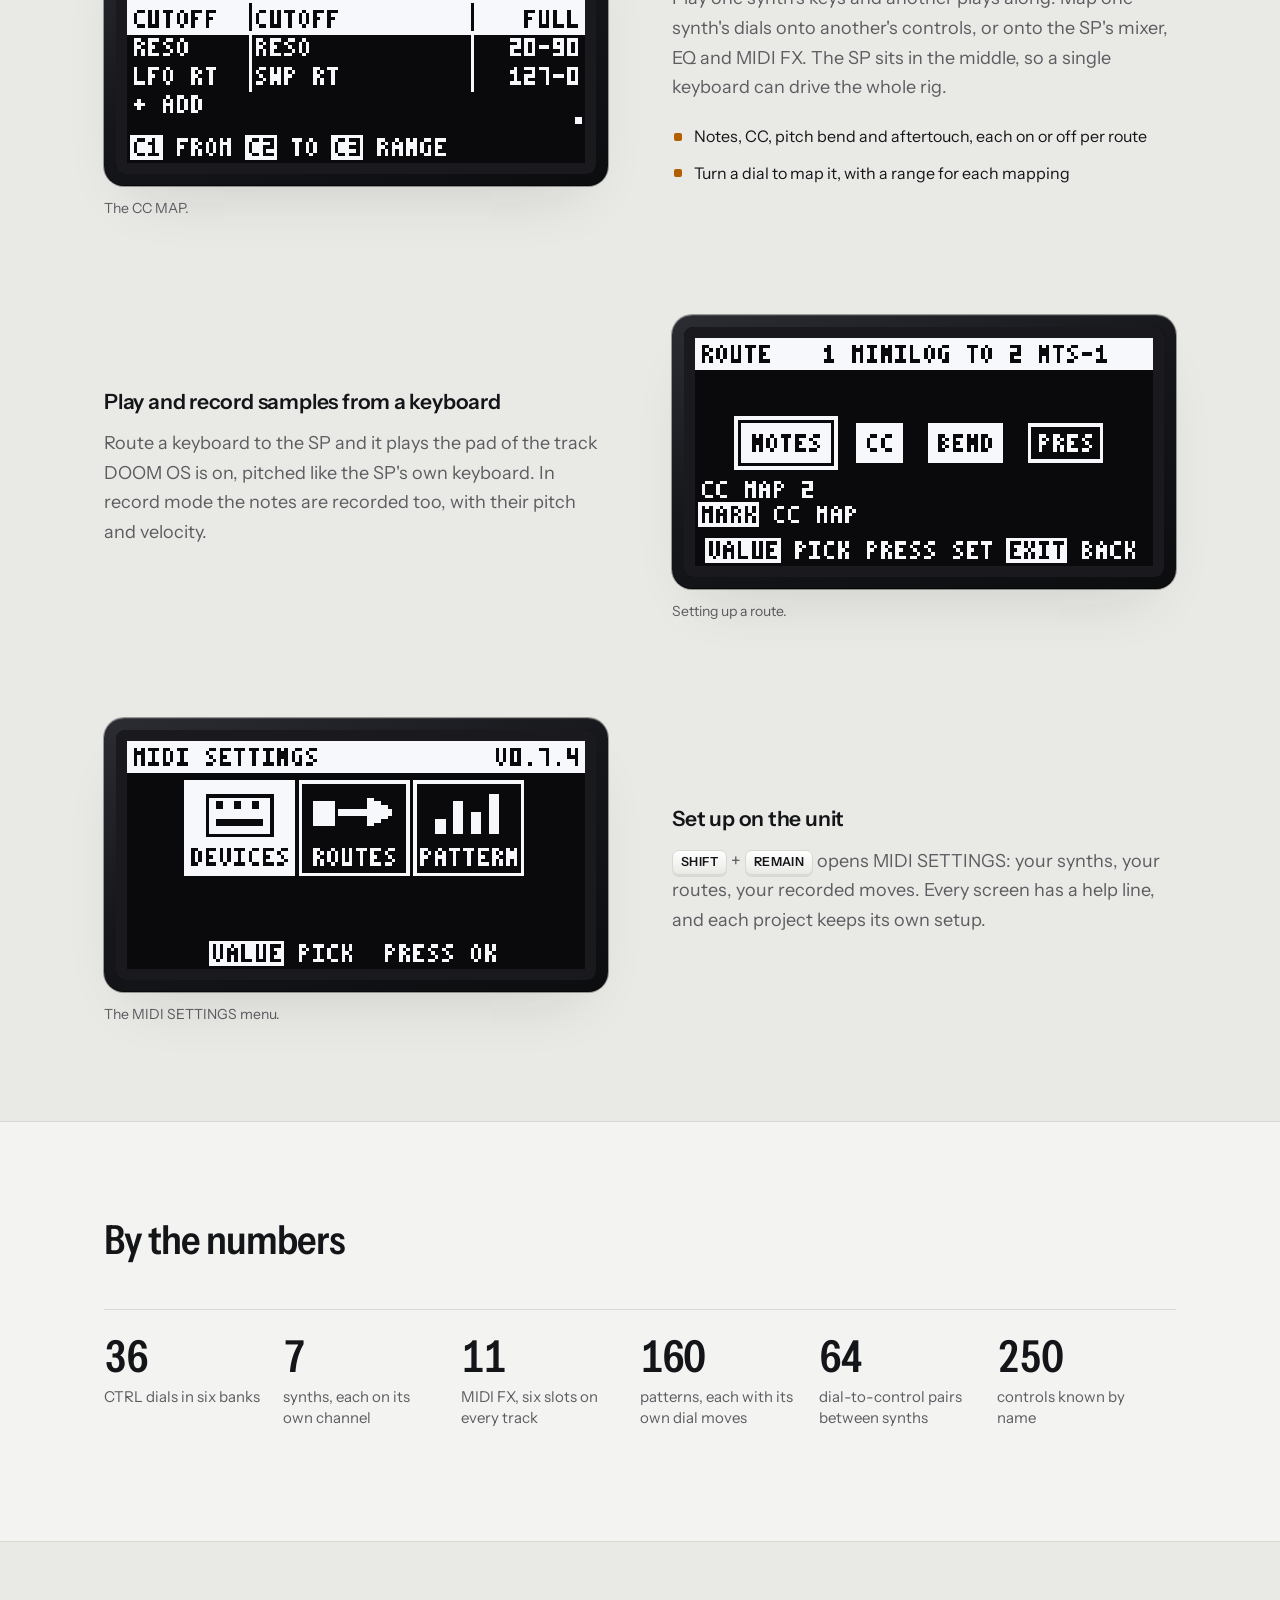
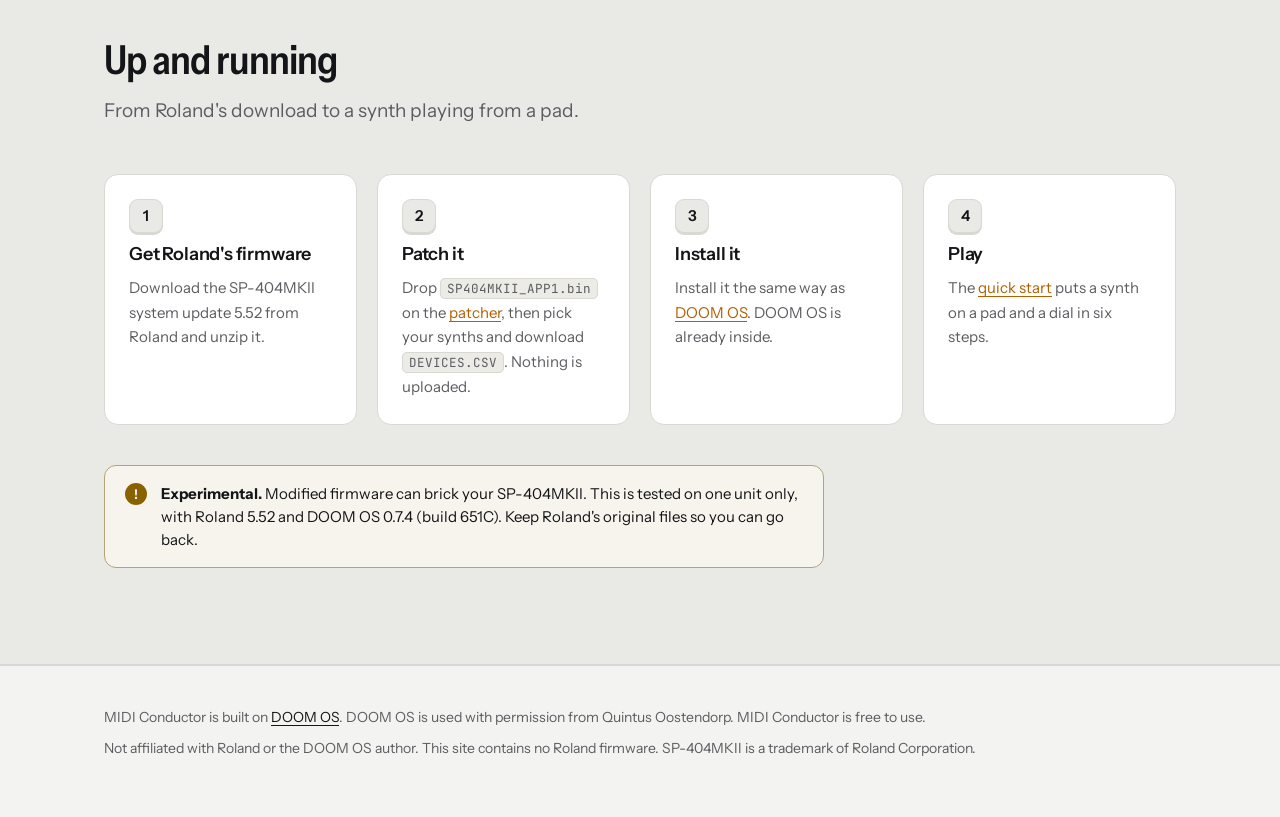
==== commit c094ecfb: "MIDI Conductor 0.7.4: DOOM OS 0.7.4 (651C) underneath; COPY and EXCHANGE take a MIDI Instrument with" ====
--- a/index.html
+++ b/index.html
@@ -18,7 +18,7 @@
 <h1>Conduct your whole rig from the SP-404MKII</h1>
 <p class="lead">Play, sequence and tweak your synths straight from the SP. Pads play notes, CTRL dials send CC, and patterns drive every synth on its own channel. No computer needed.</p>
 <div class="row"><a class="cta" href="patcher.html">Patch your firmware</a><a class="cta alt" href="manual.html#quick">Quick start</a></div>
-<p class="fine"><b>MIDI Conductor 0.7.2</b> moves to DOOM OS 0.7.3, brings back the Arp with a new HUMAN setting, and adds Swing to MIDI FX. <a href="changelog.html">See what's new</a>.<br>Free to use, for Roland firmware 5.52 (DOOM OS is built in).</p>
+<p class="fine"><b>MIDI Conductor 0.7.4</b> moves to DOOM OS 0.7.4, and COPY and EXCHANGE now take a MIDI Instrument with its pad. <a href="changelog.html">See what's new</a>.<br>Free to use, for Roland firmware 5.52 (DOOM OS is built in).</p>
 </div>
 <figure class="screen glow"><img src="images/midi-page-1.png" width="804" height="420" alt="The SP's MIDI page: CTRL 1 to 3 with their values, the synth each one plays and the control it moves, by name"></figure>
 </div>
@@ -78,7 +78,7 @@
 <div class="feature flip">
 <div class="text"><h3>Set up on the unit</h3>
 <p><kbd>SHIFT</kbd> + <kbd>REMAIN</kbd> opens MIDI SETTINGS: your synths, your routes, your recorded moves. Every screen has a help line, and each project keeps its own setup.</p></div>
-<figure><div class="screen"><img src="images/menu-07.png" width="804" height="420" alt="The MIDI SETTINGS menu: DEVICES, ROUTES and PATTERN" loading="lazy"></div><figcaption>The MIDI SETTINGS menu.</figcaption></figure>
+<figure><div class="screen"><img src="images/menu-07.png?v=074" width="804" height="420" alt="The MIDI SETTINGS menu: DEVICES, ROUTES and PATTERN, with the version on its title bar" loading="lazy"></div><figcaption>The MIDI SETTINGS menu.</figcaption></figure>
 </div>
 
 </div></div></section>
@@ -103,7 +103,7 @@
 <li><h3>Install it</h3><p>Install it the same way as <a href="https://klangfeldlabs.com/doom-os/manual/">DOOM OS</a>. DOOM OS is already inside.</p></li>
 <li><h3>Play</h3><p>The <a href="manual.html#quick">quick start</a> puts a synth on a pad and a dial in six steps.</p></li>
 </ol>
-<div class="warn spaced"><p><b>Experimental.</b> Modified firmware can brick your SP-404MKII. This is tested on one unit only, with Roland 5.52 and DOOM OS 0.7.3 (build 733D). Keep Roland's original files so you can go back.</p></div>
+<div class="warn spaced"><p><b>Experimental.</b> Modified firmware can brick your SP-404MKII. This is tested on one unit only, with Roland 5.52 and DOOM OS 0.7.4 (build 651C). Keep Roland's original files so you can go back.</p></div>
 </div></section>
 </main>
 <footer><div class="wrap">
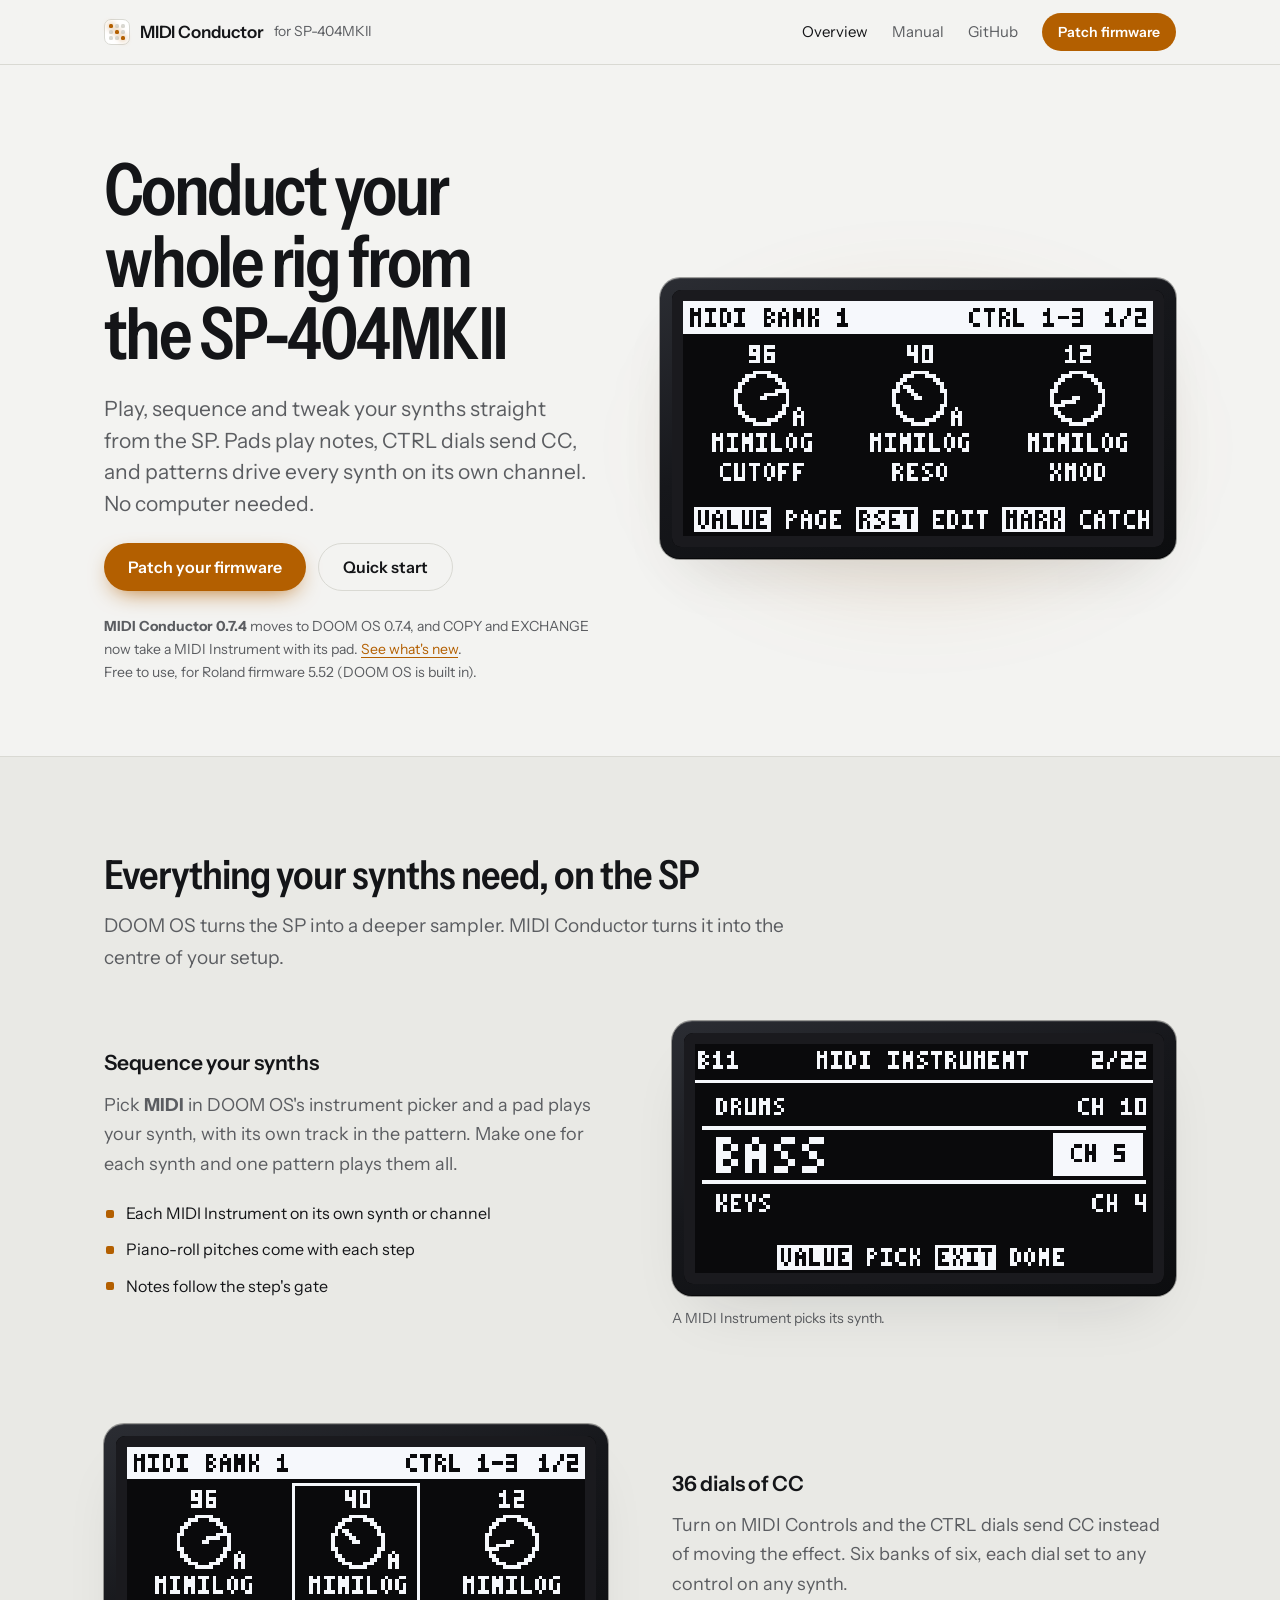
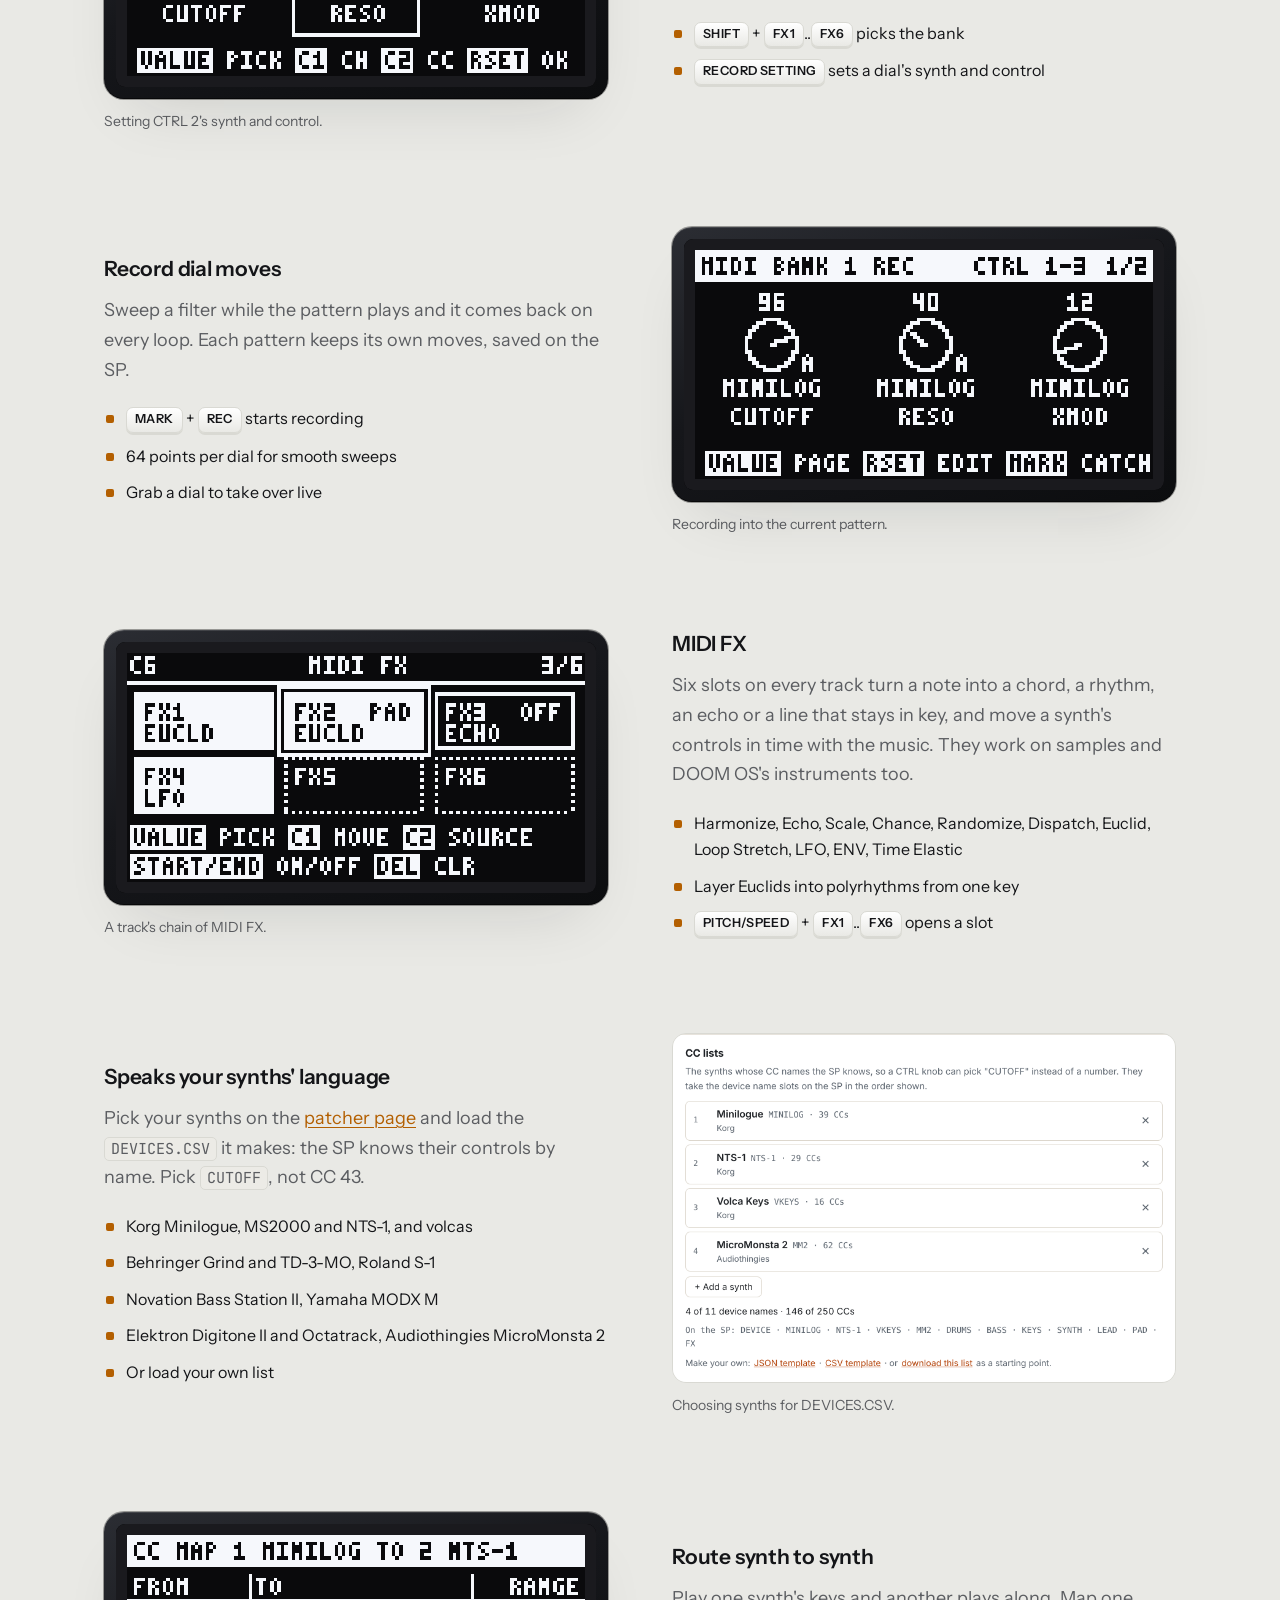
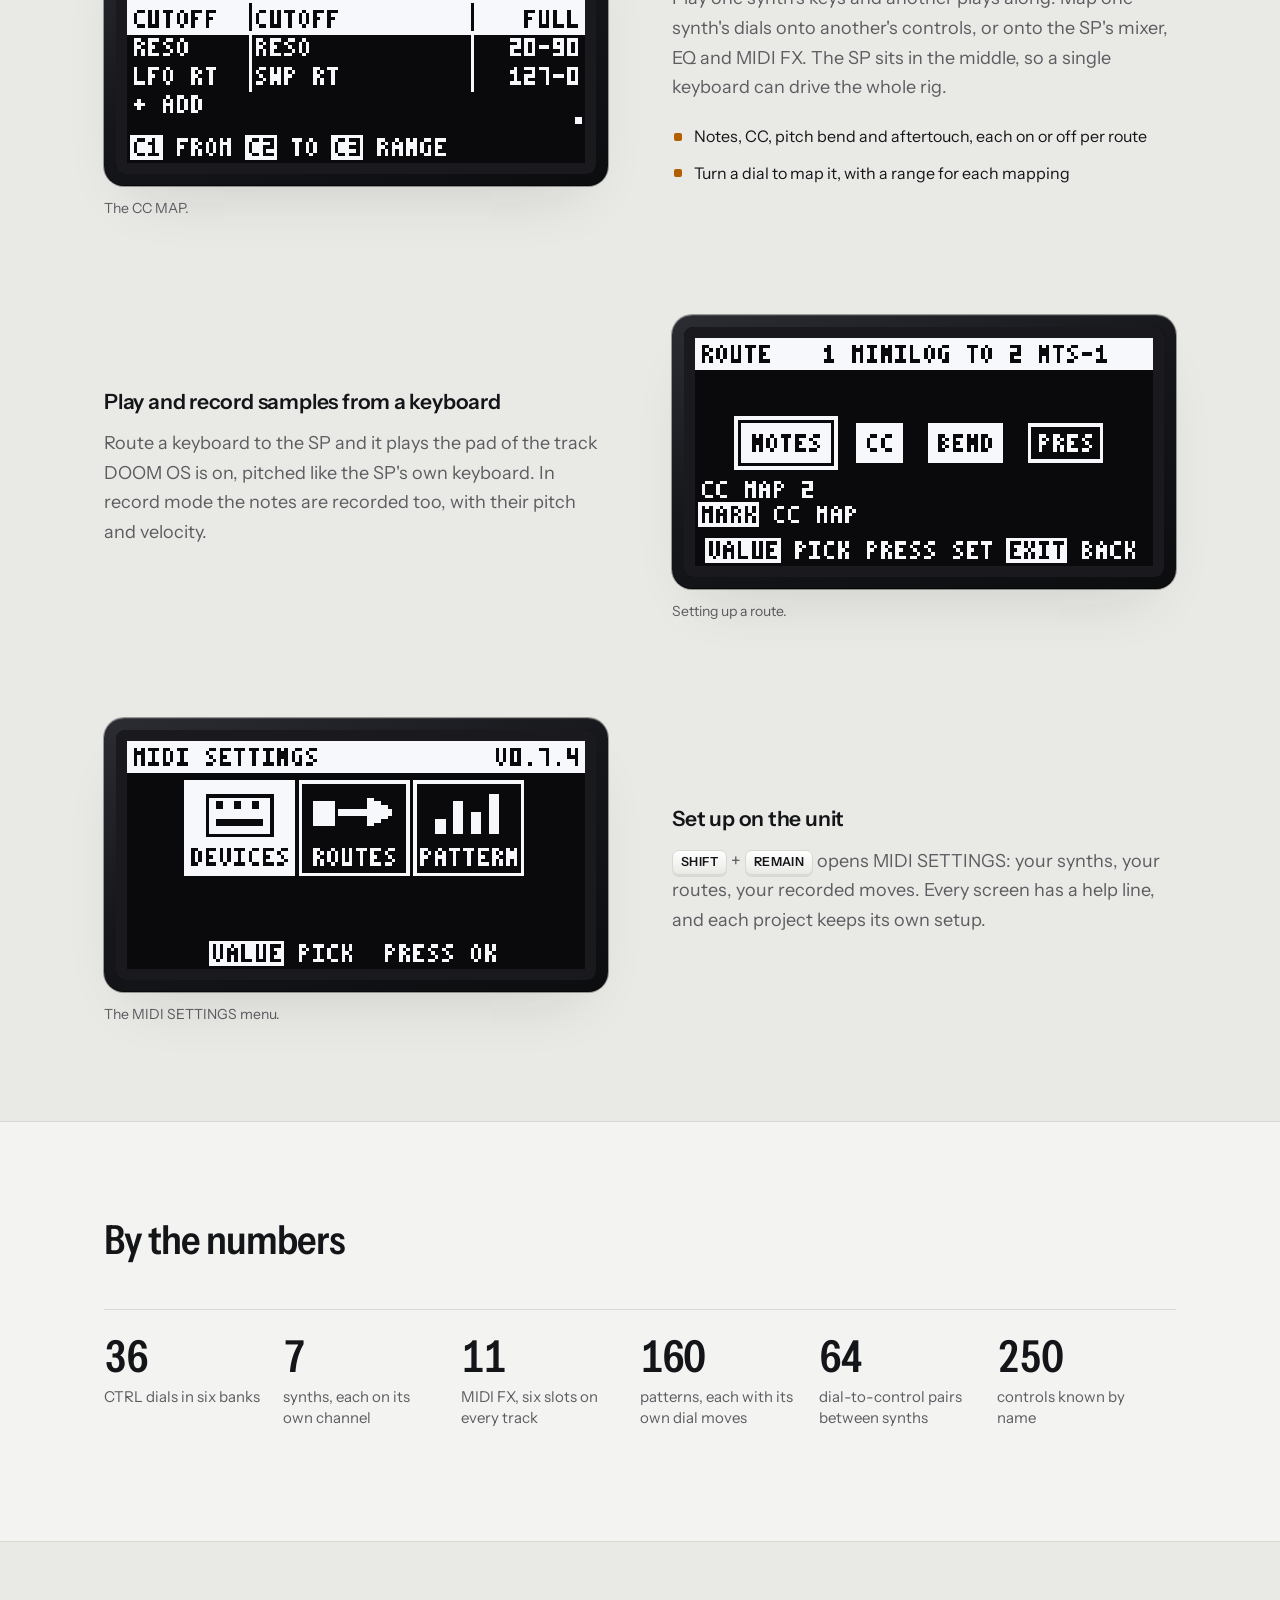
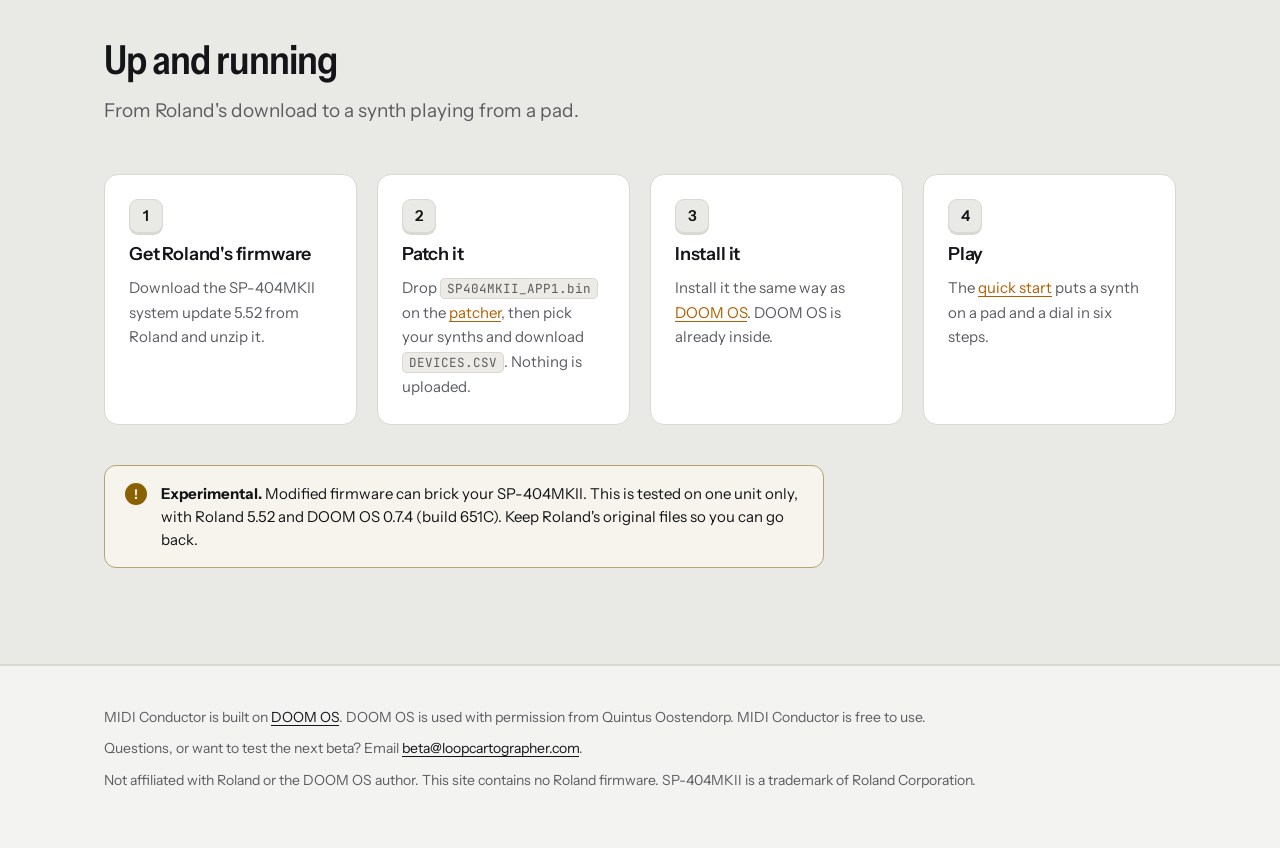
==== commit 0cc1e55e: "Footer: contact and beta testing at beta@loopcartographer.com" ====
--- a/index.html
+++ b/index.html
@@ -108,6 +108,7 @@
 </main>
 <footer><div class="wrap">
 <p>MIDI Conductor is built on <a href="https://klangfeldlabs.com/doom-os/">DOOM OS</a>. DOOM OS is used with permission from Quintus Oostendorp. MIDI Conductor is free to use.</p>
+<p>Questions, or want to test the next beta? Email <a href="mailto:beta@loopcartographer.com">beta@loopcartographer.com</a>.</p>
 <p>Not affiliated with Roland or the DOOM OS author. This site contains no Roland firmware. SP-404MKII is a trademark of Roland Corporation.</p>
 </div></footer>
 </body></html>
